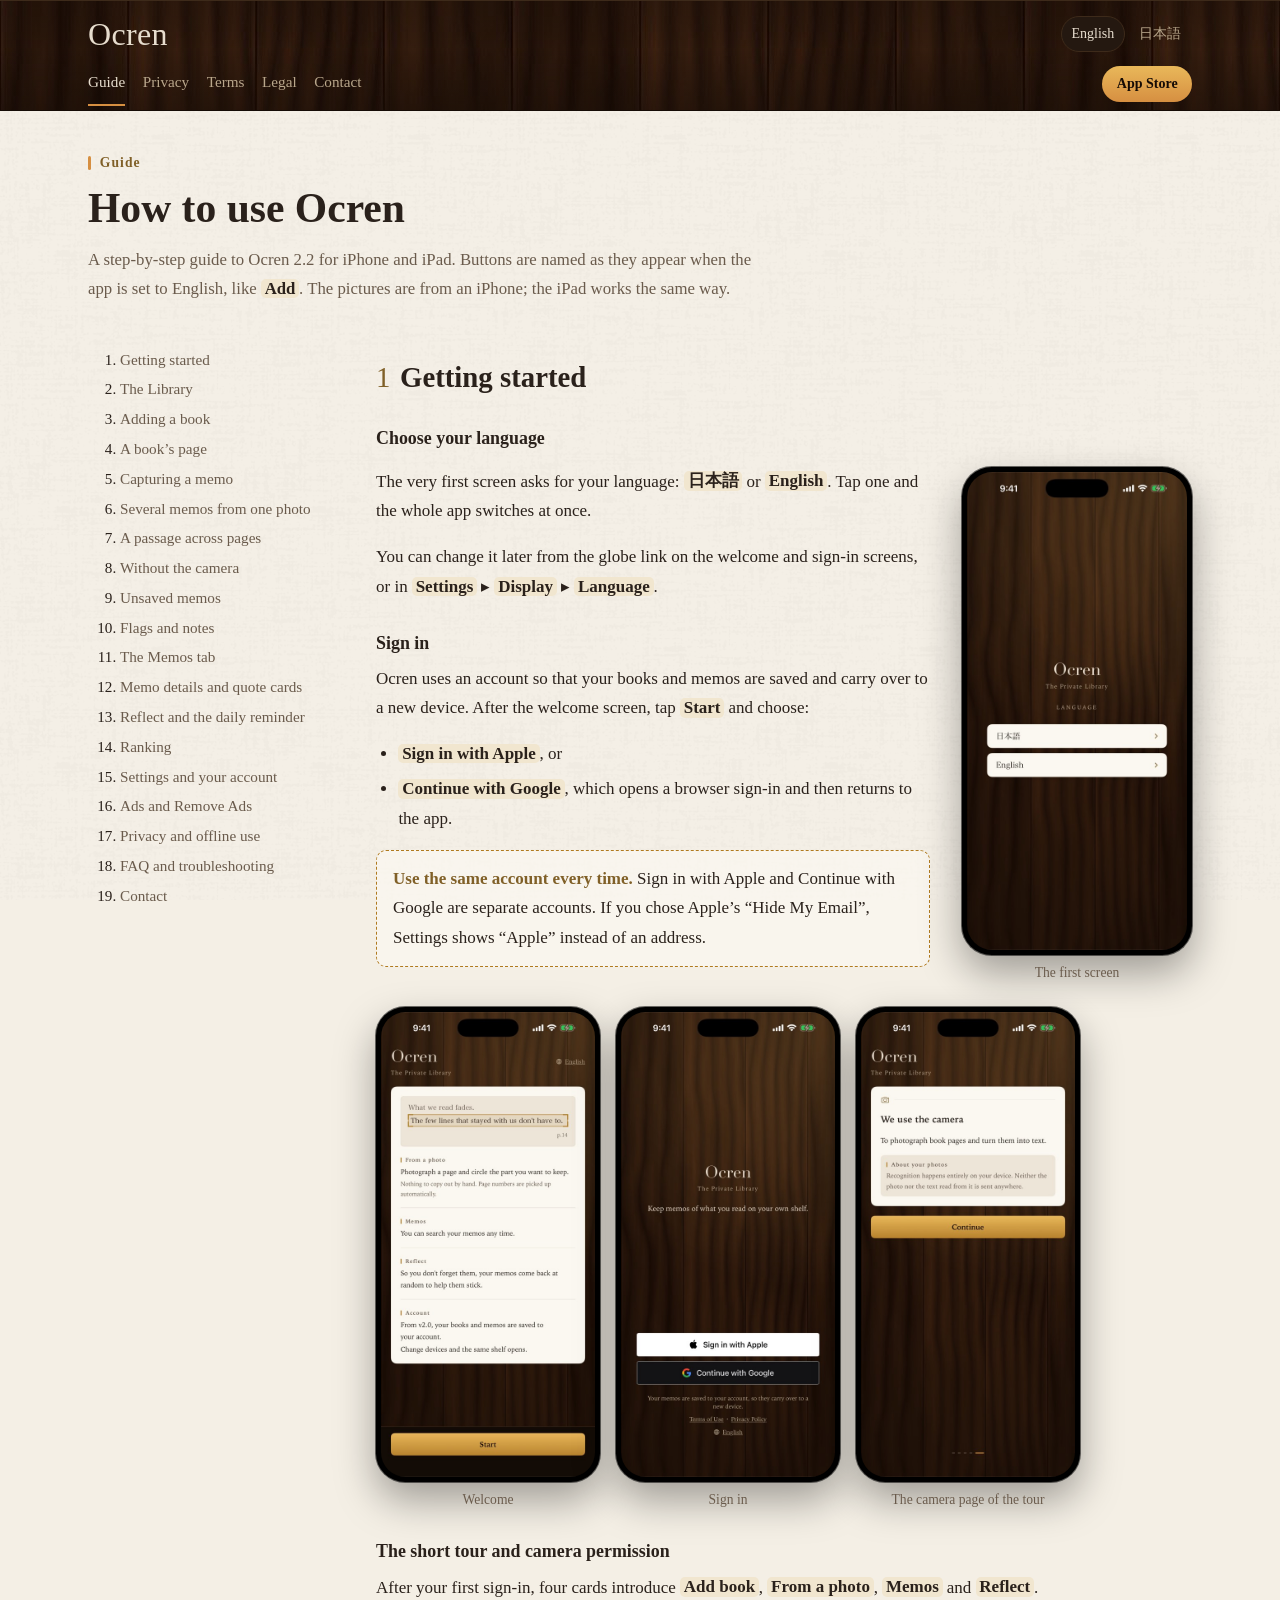
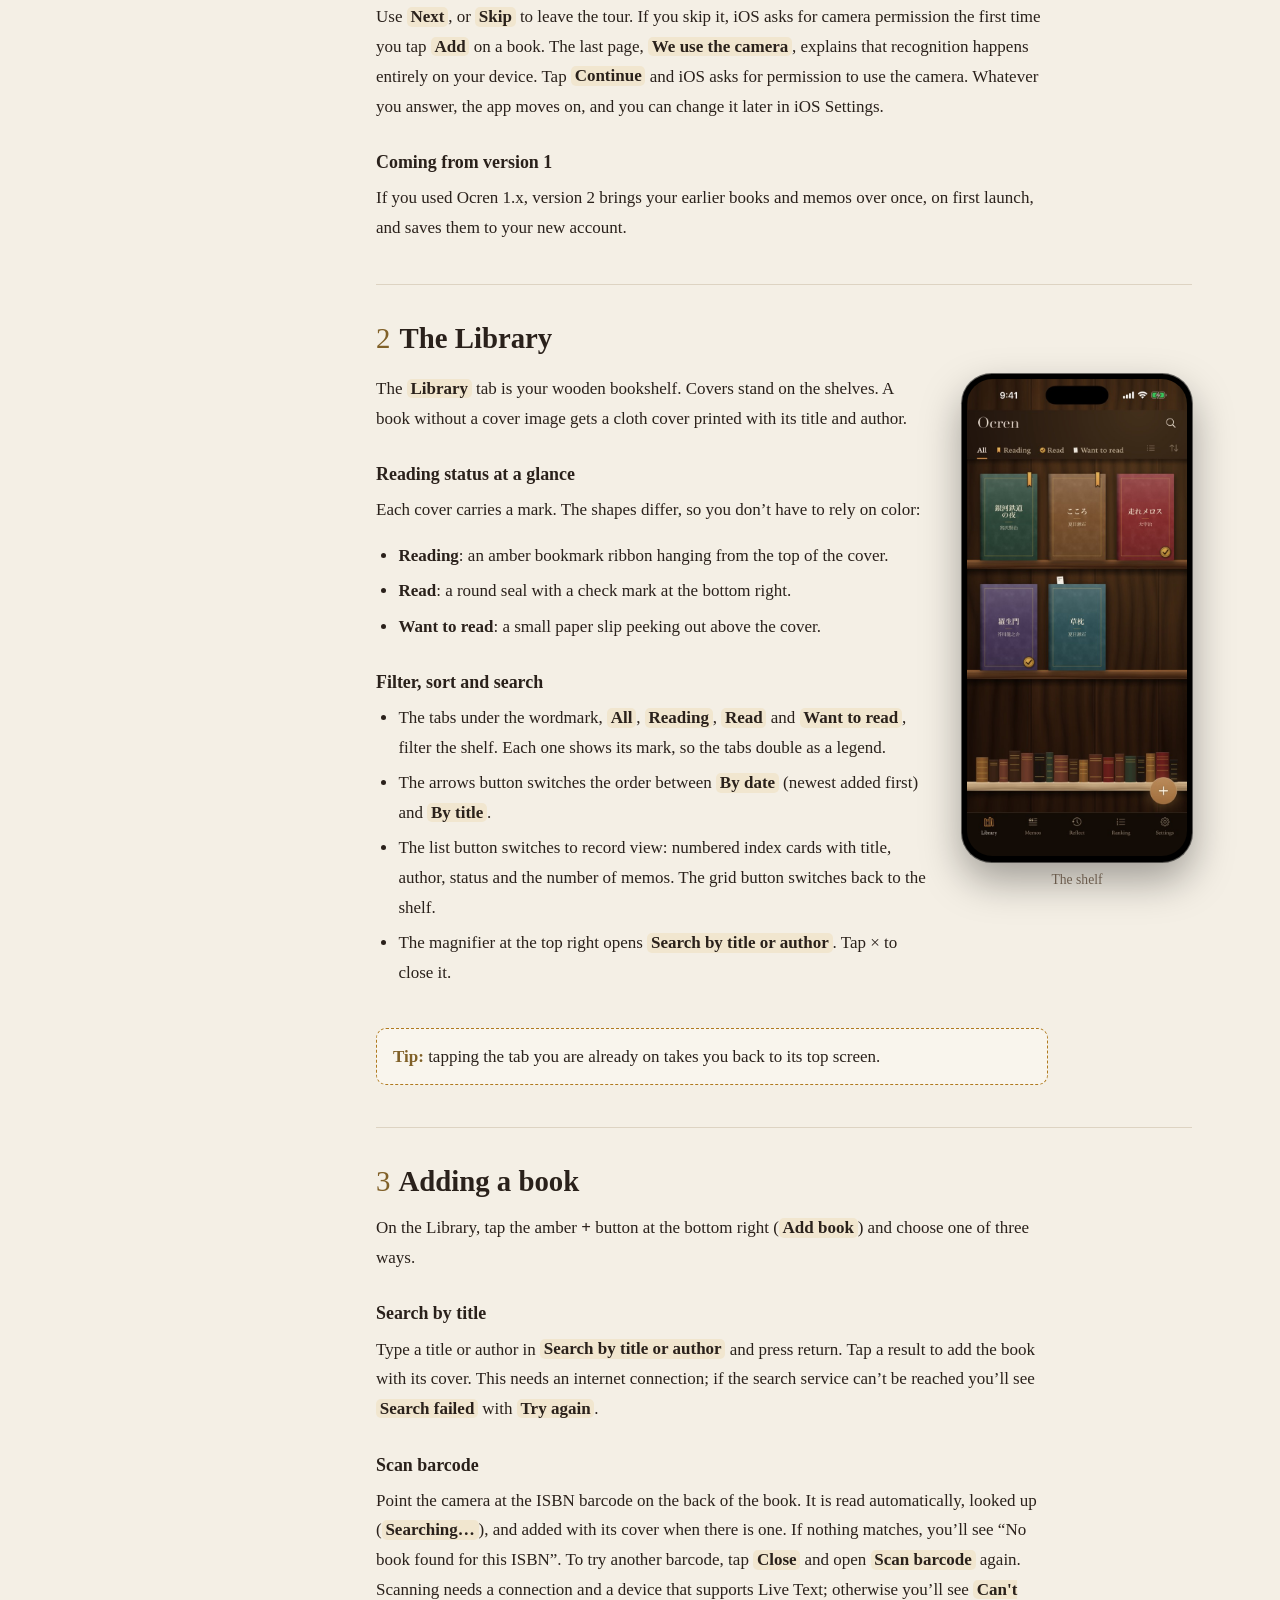
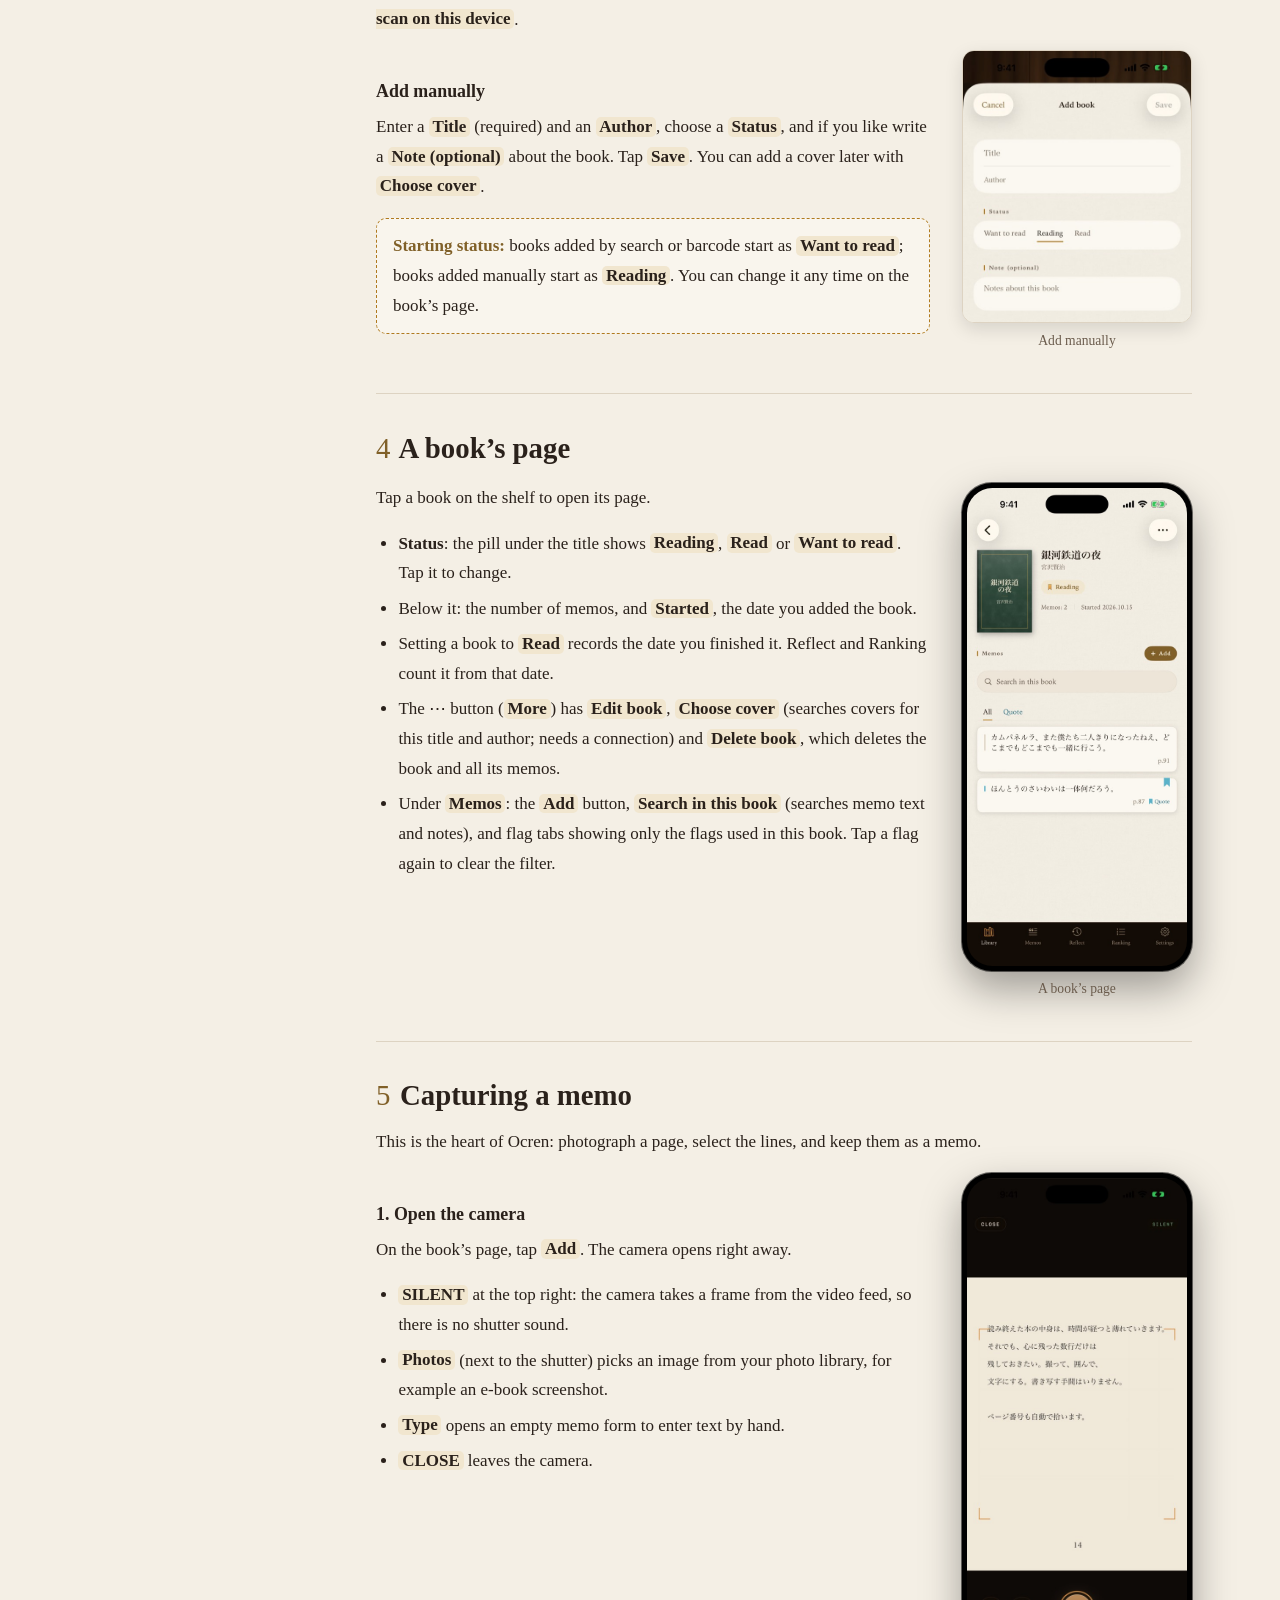
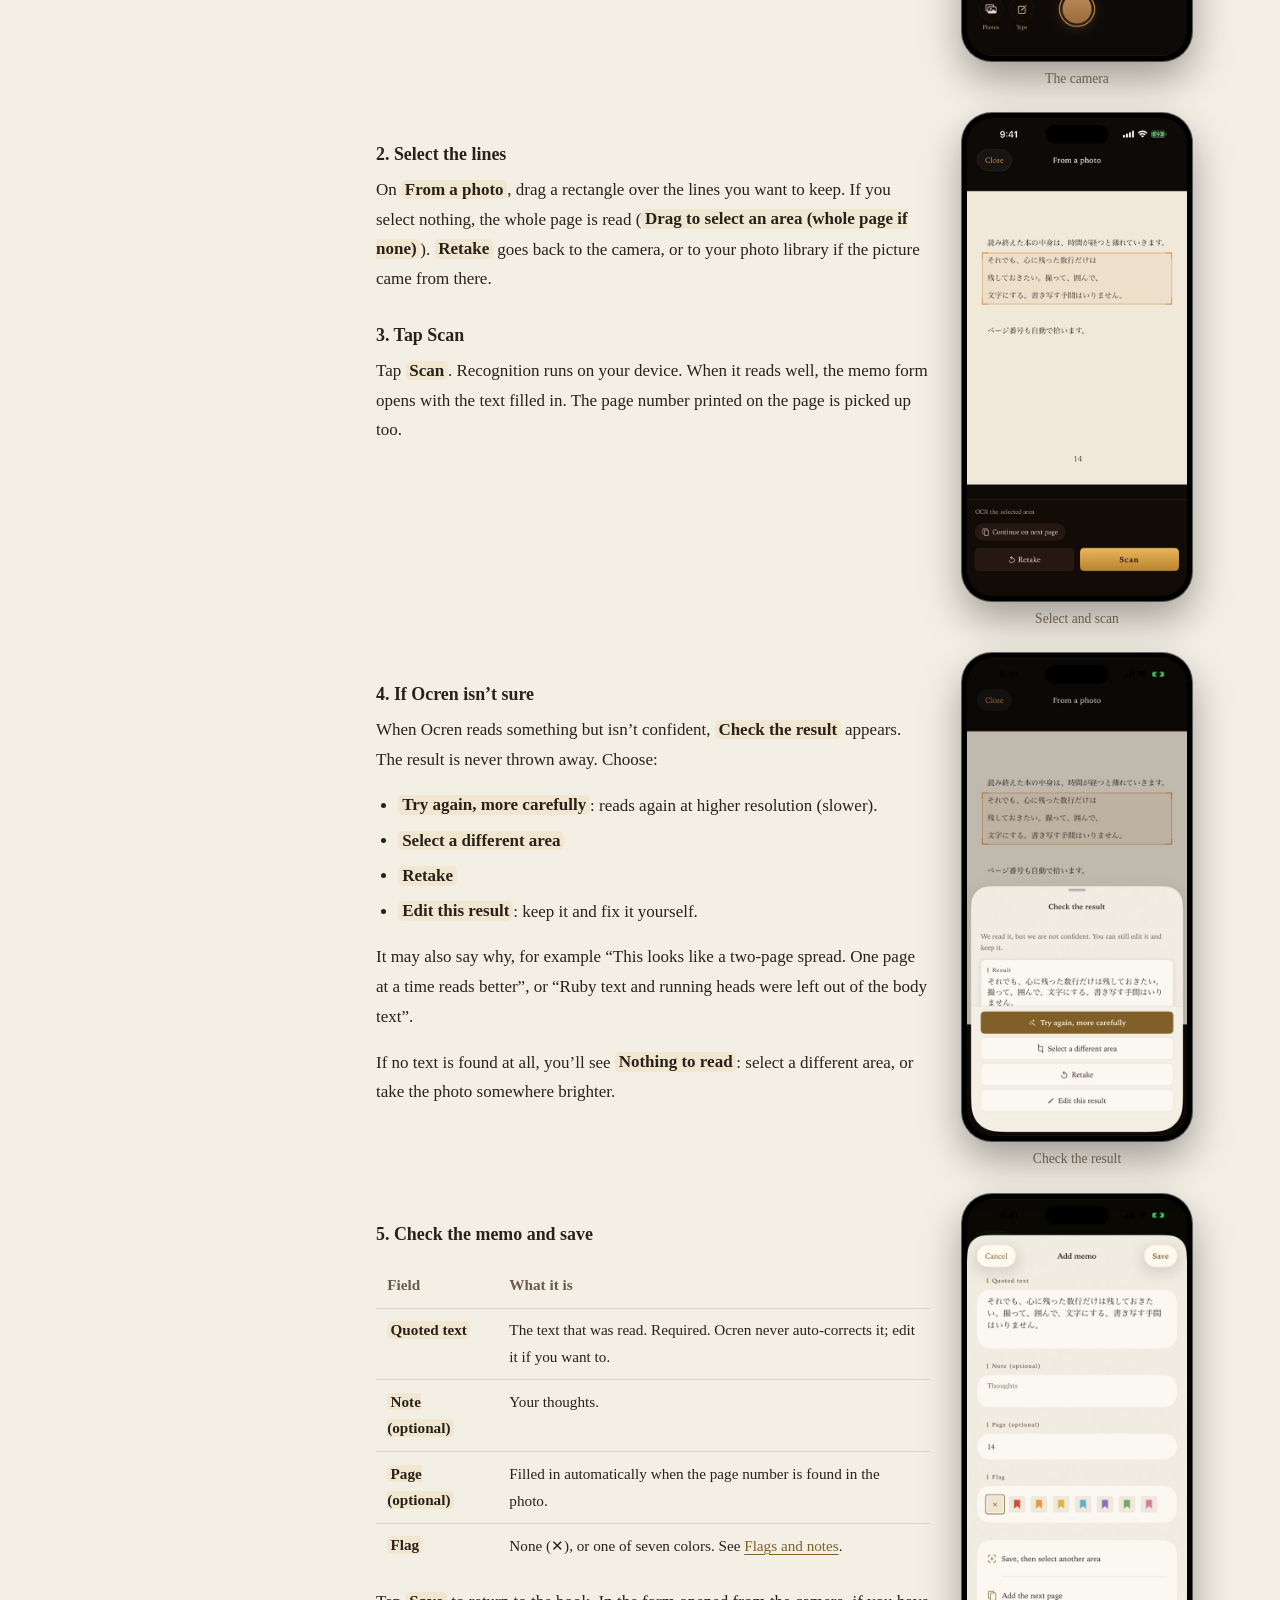
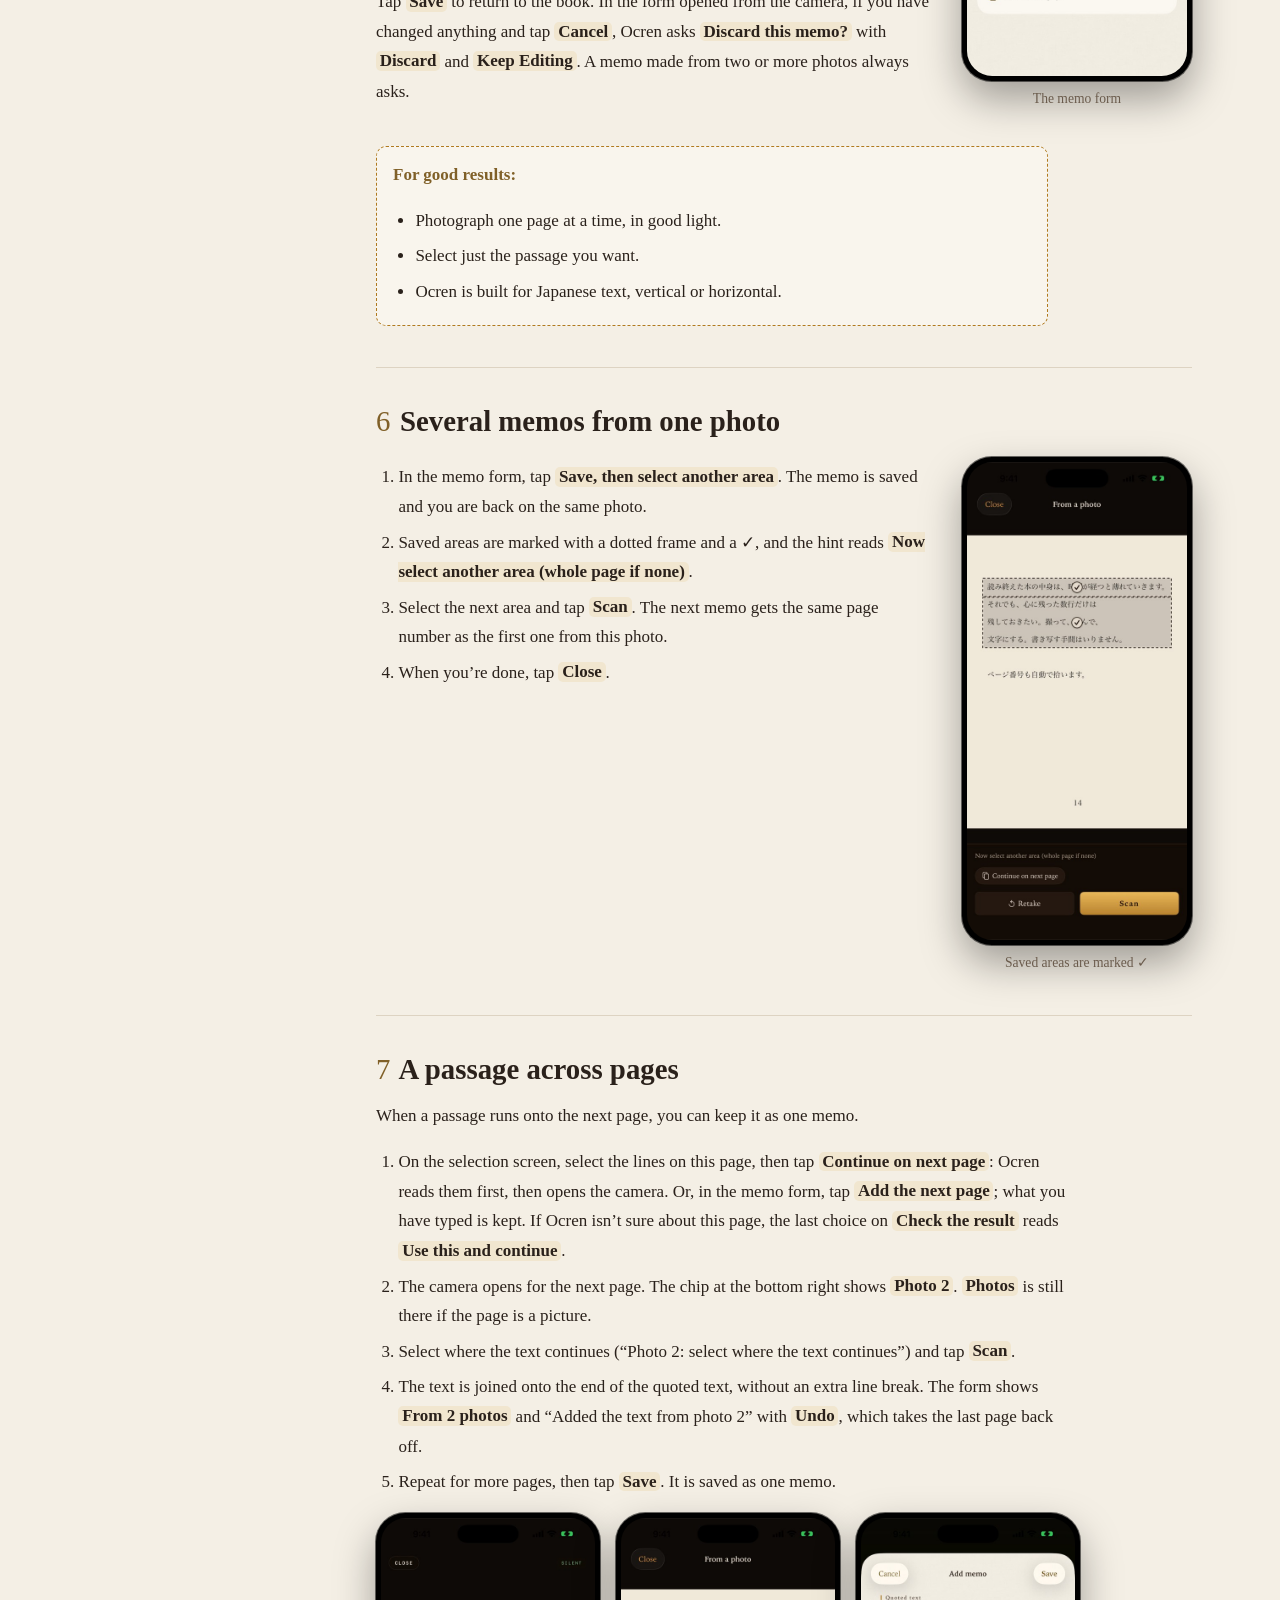
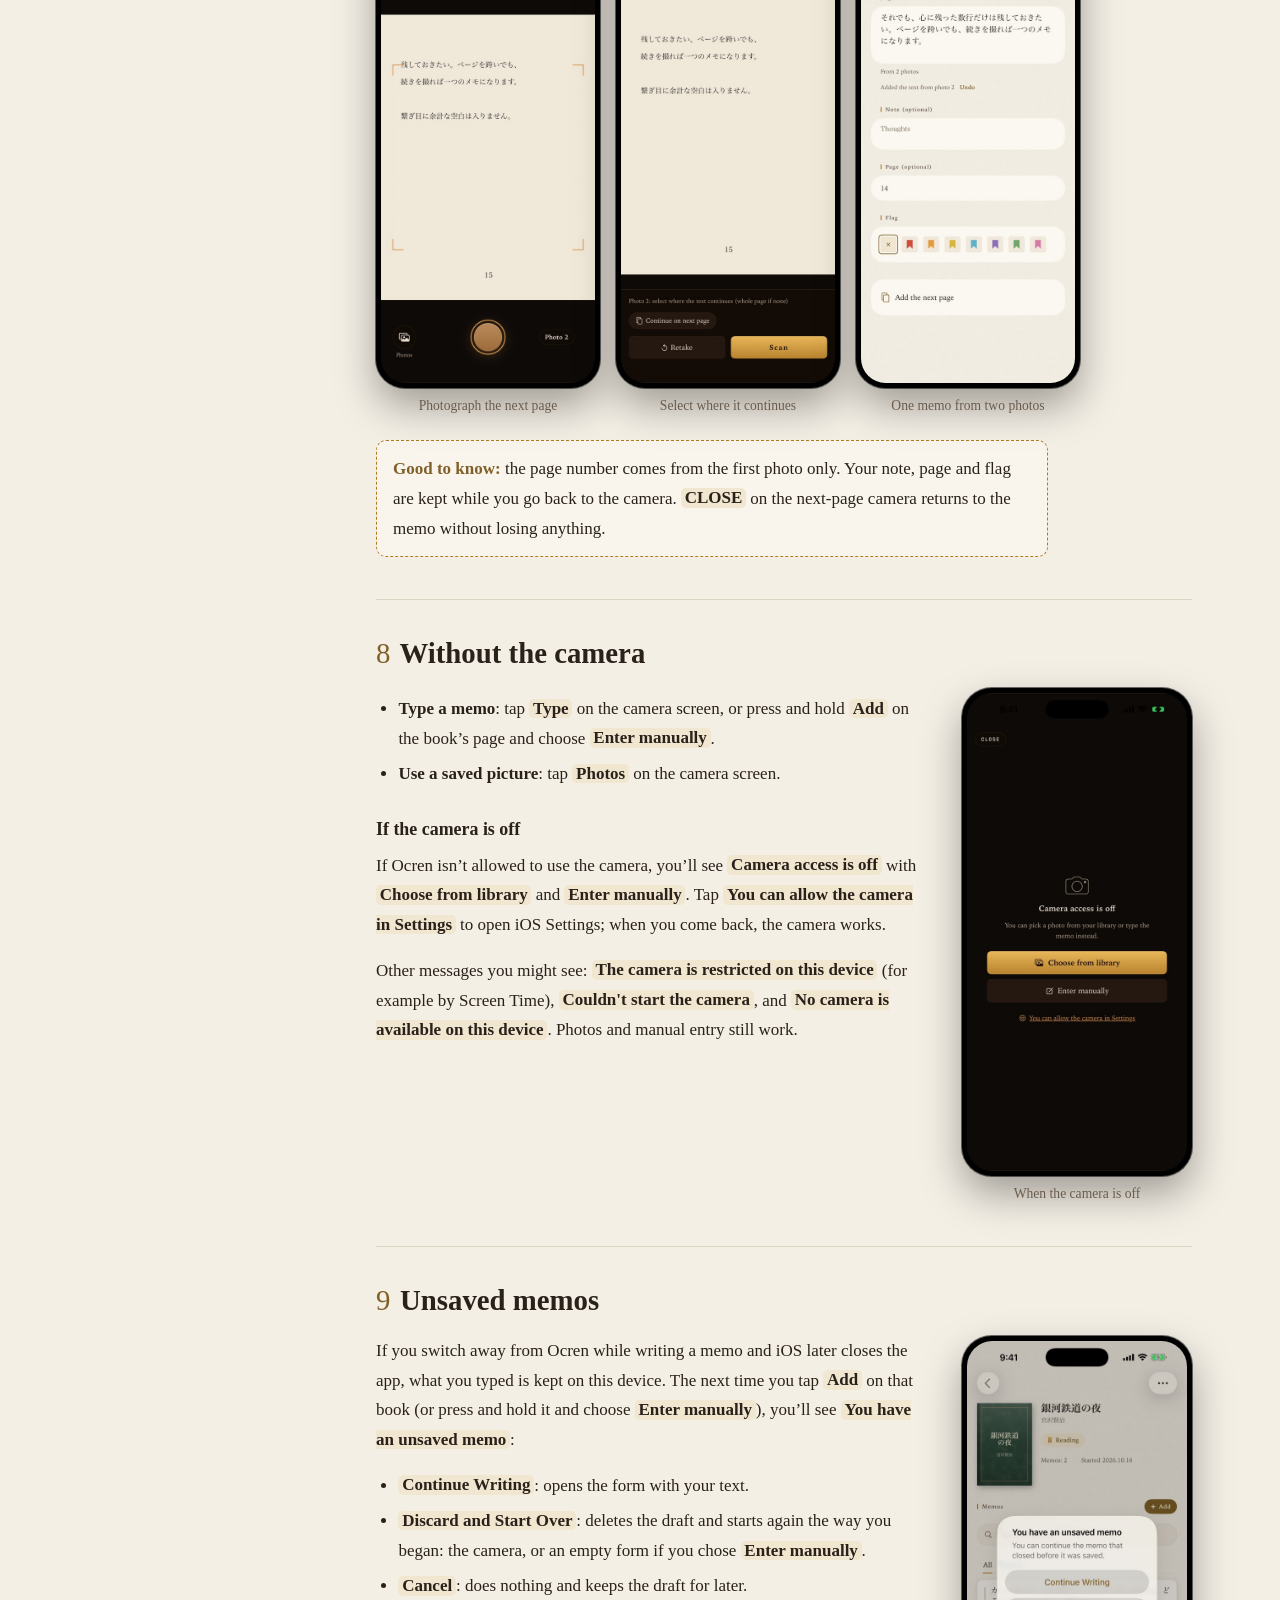
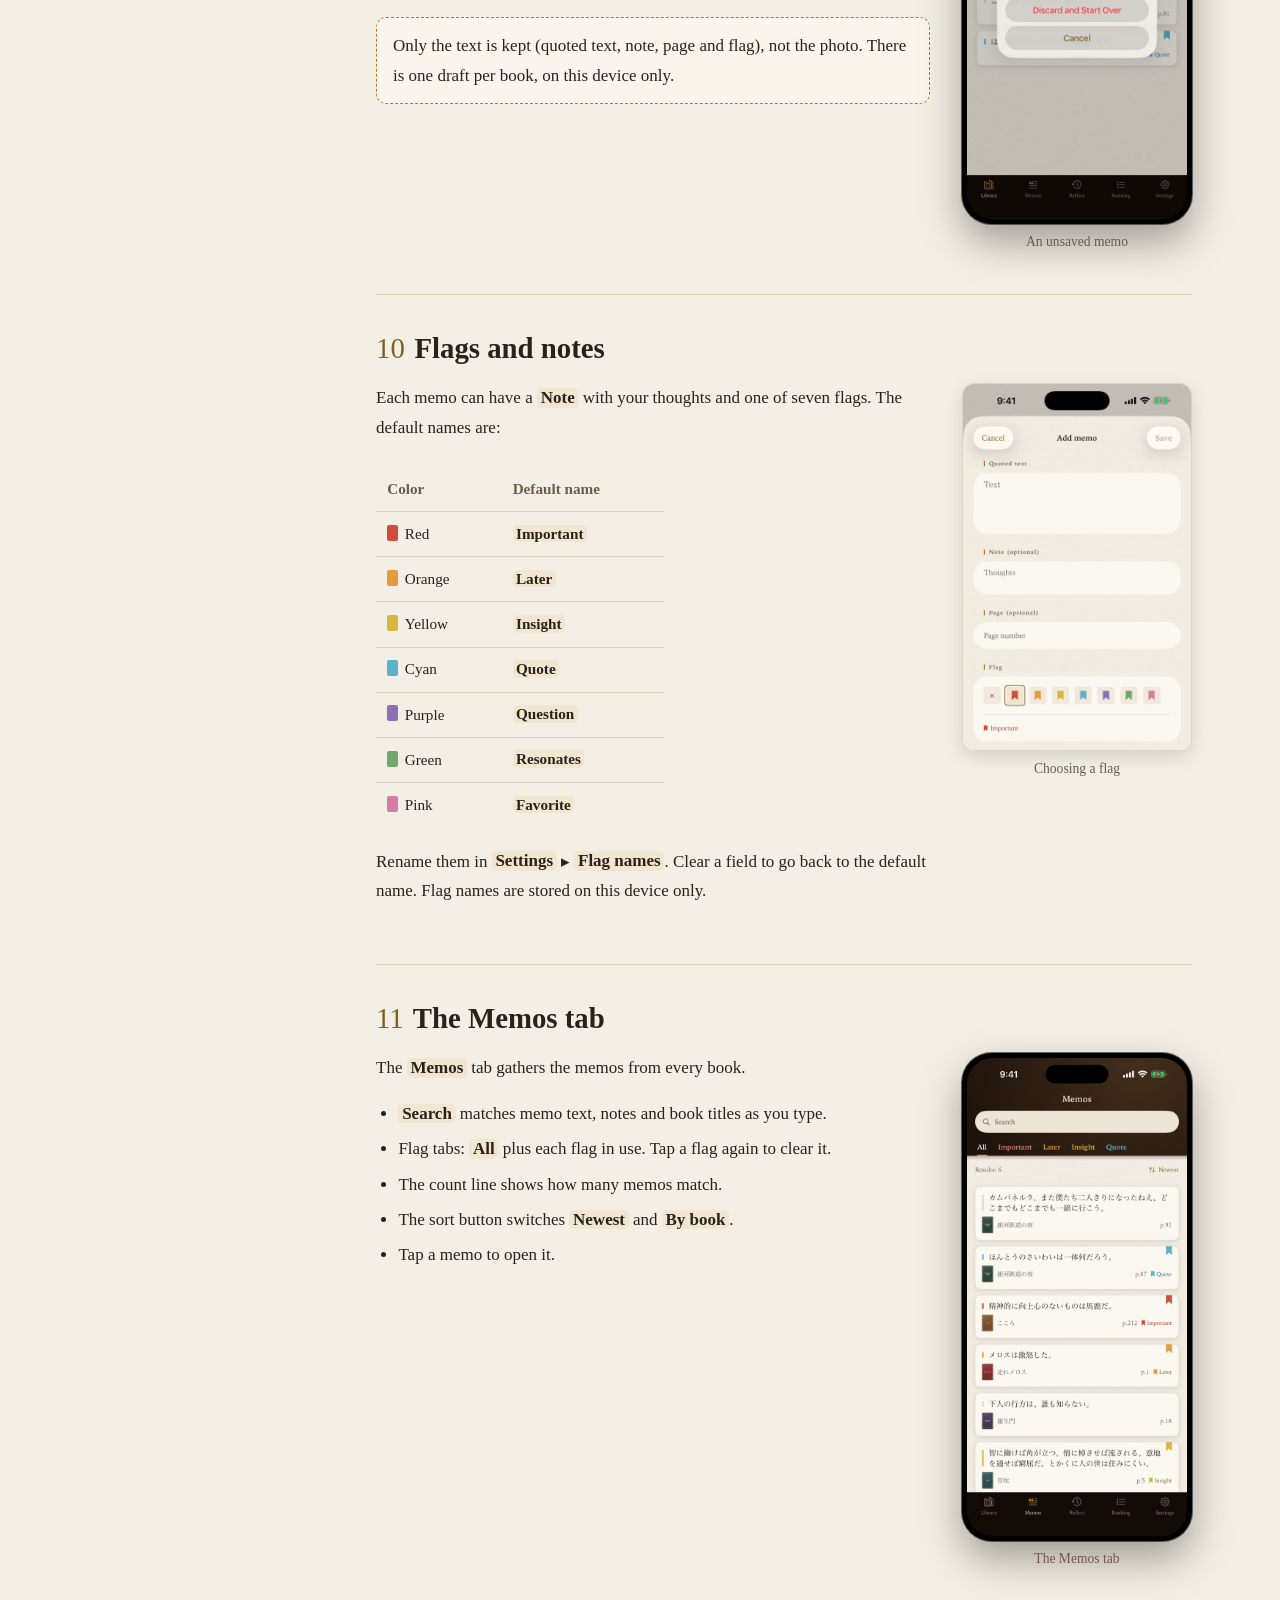
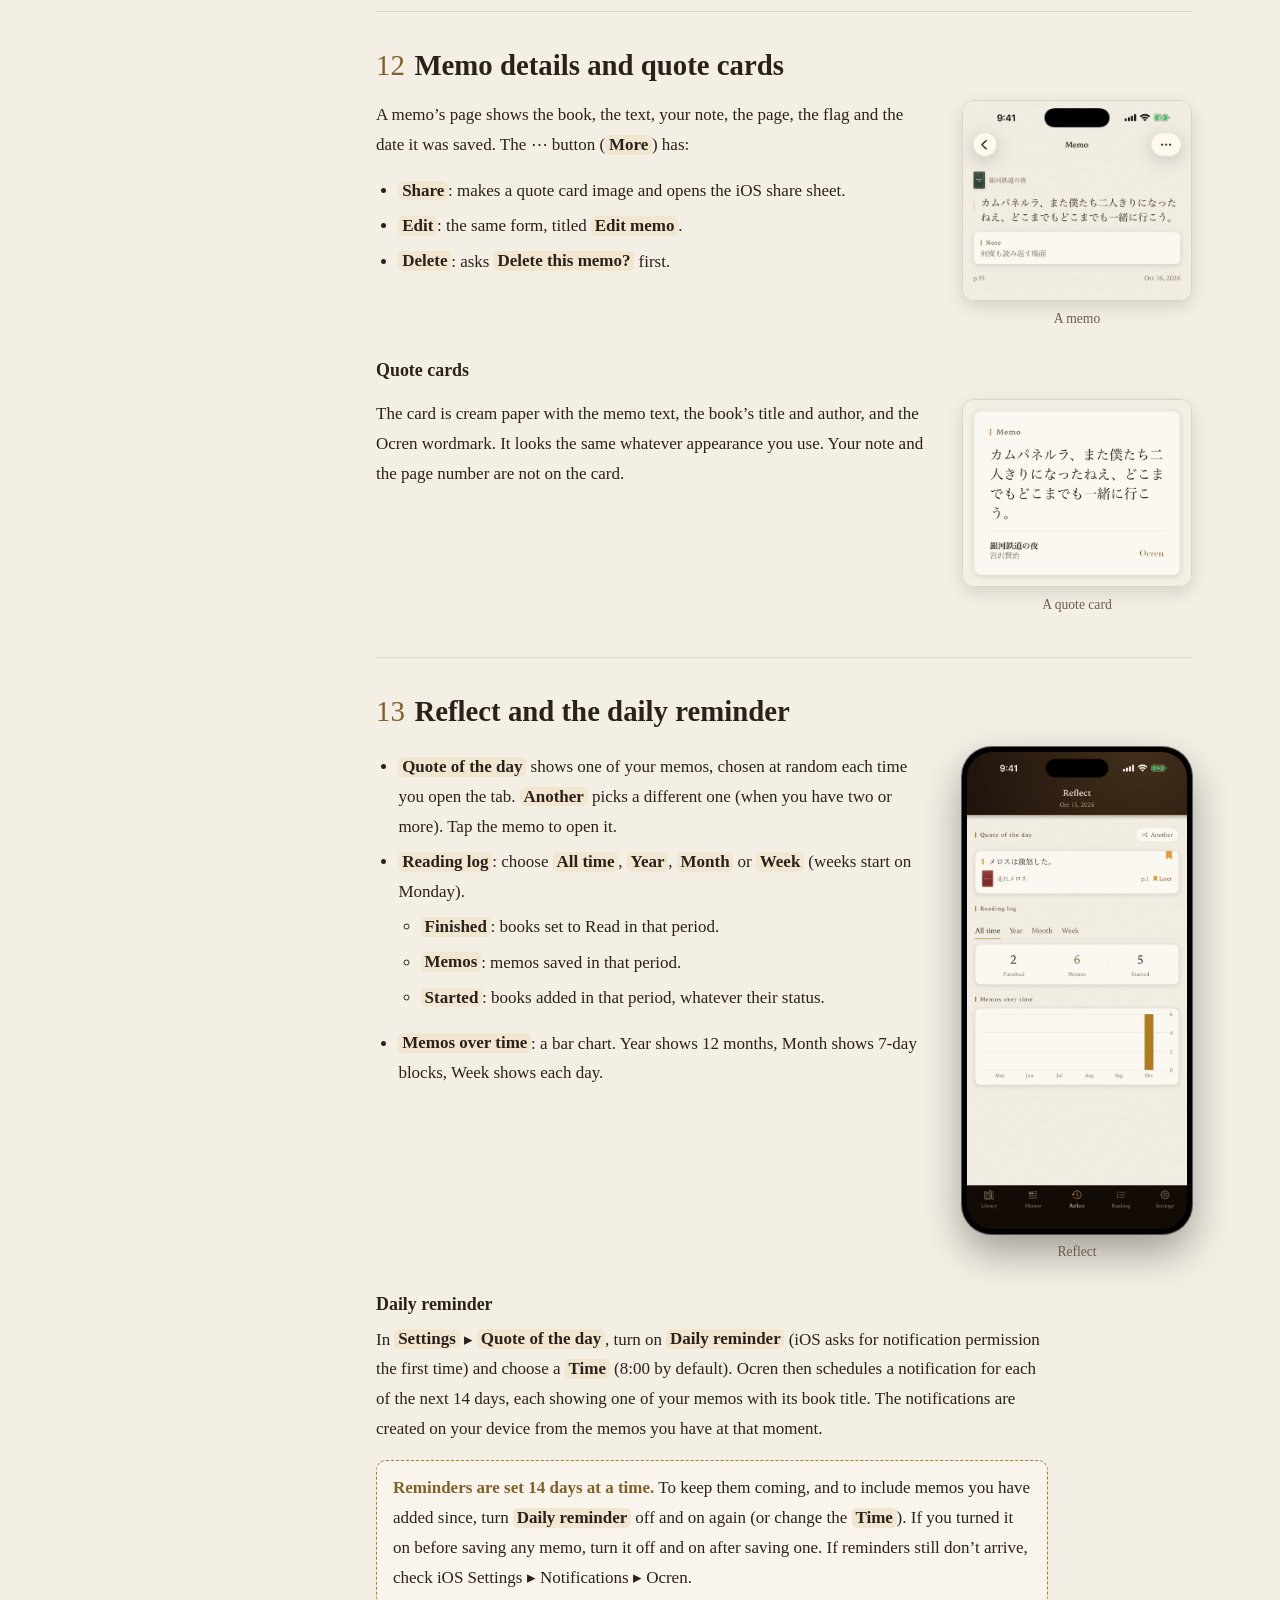
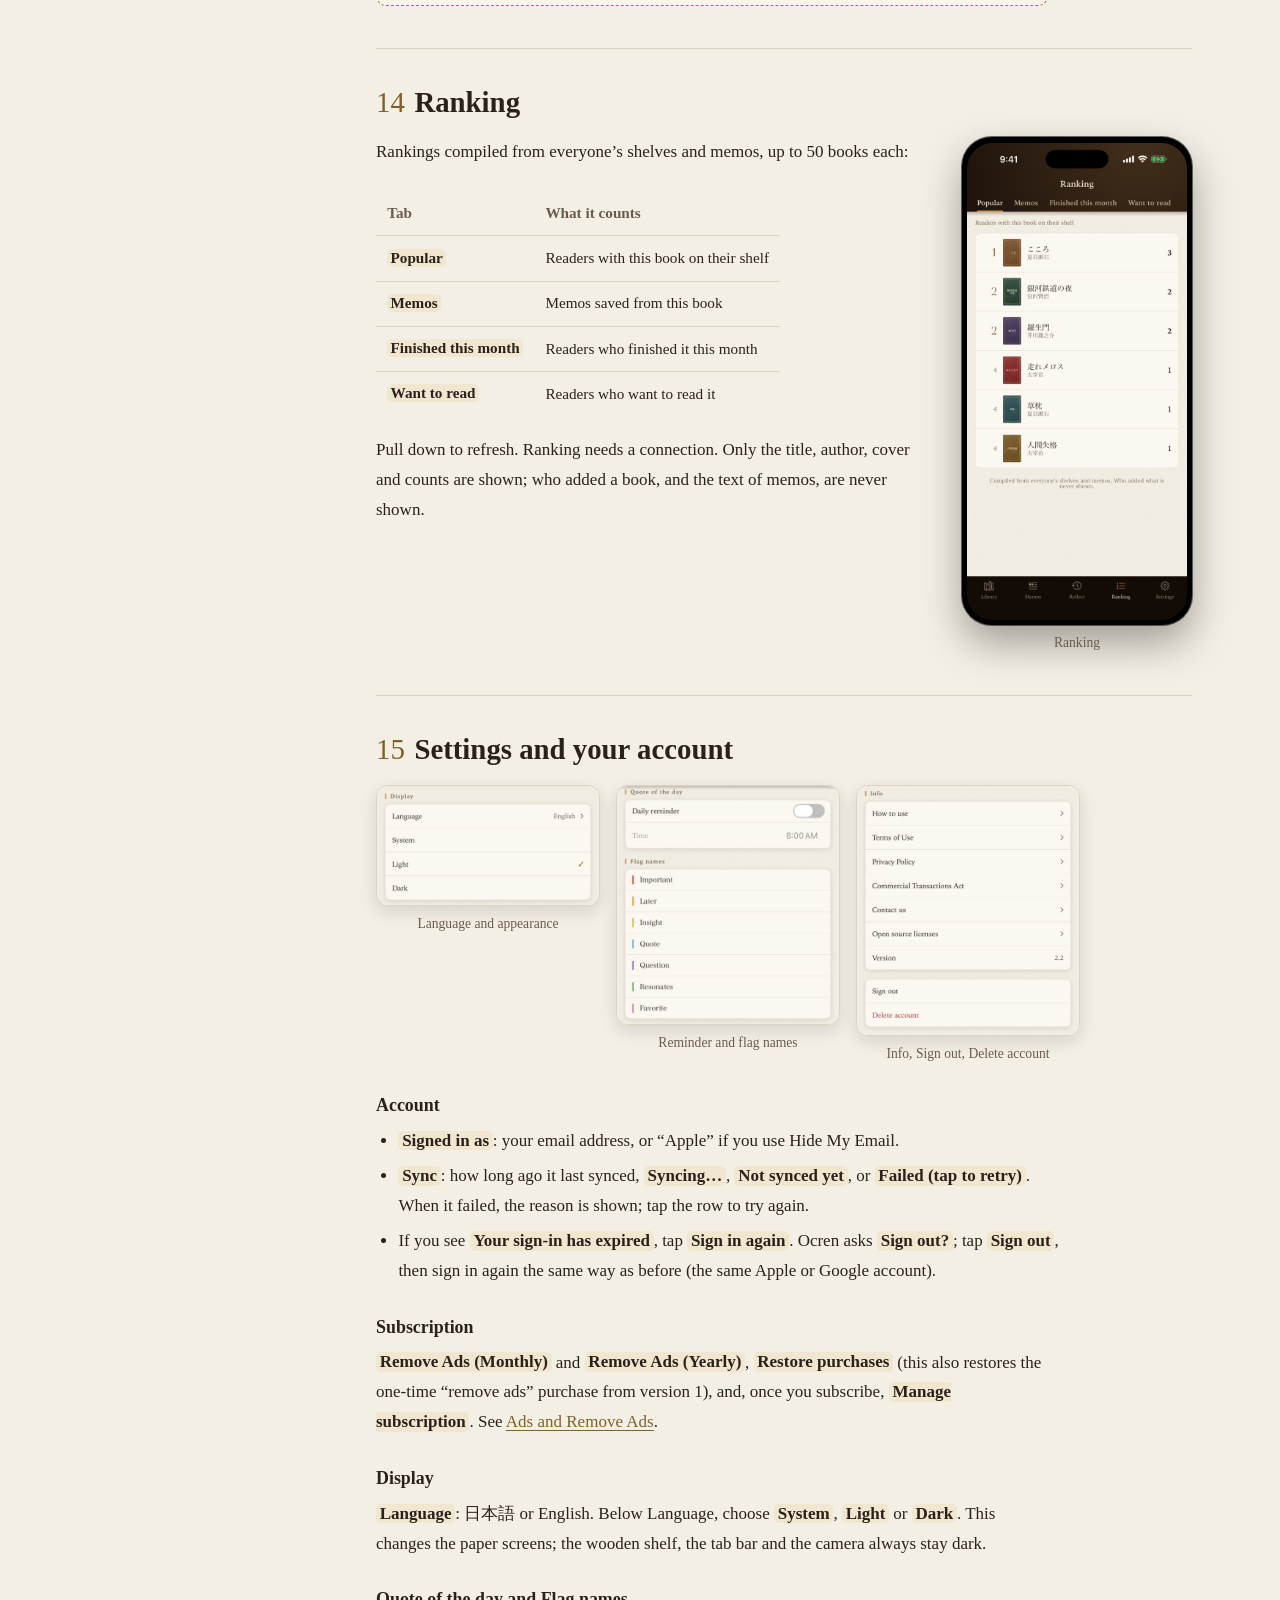
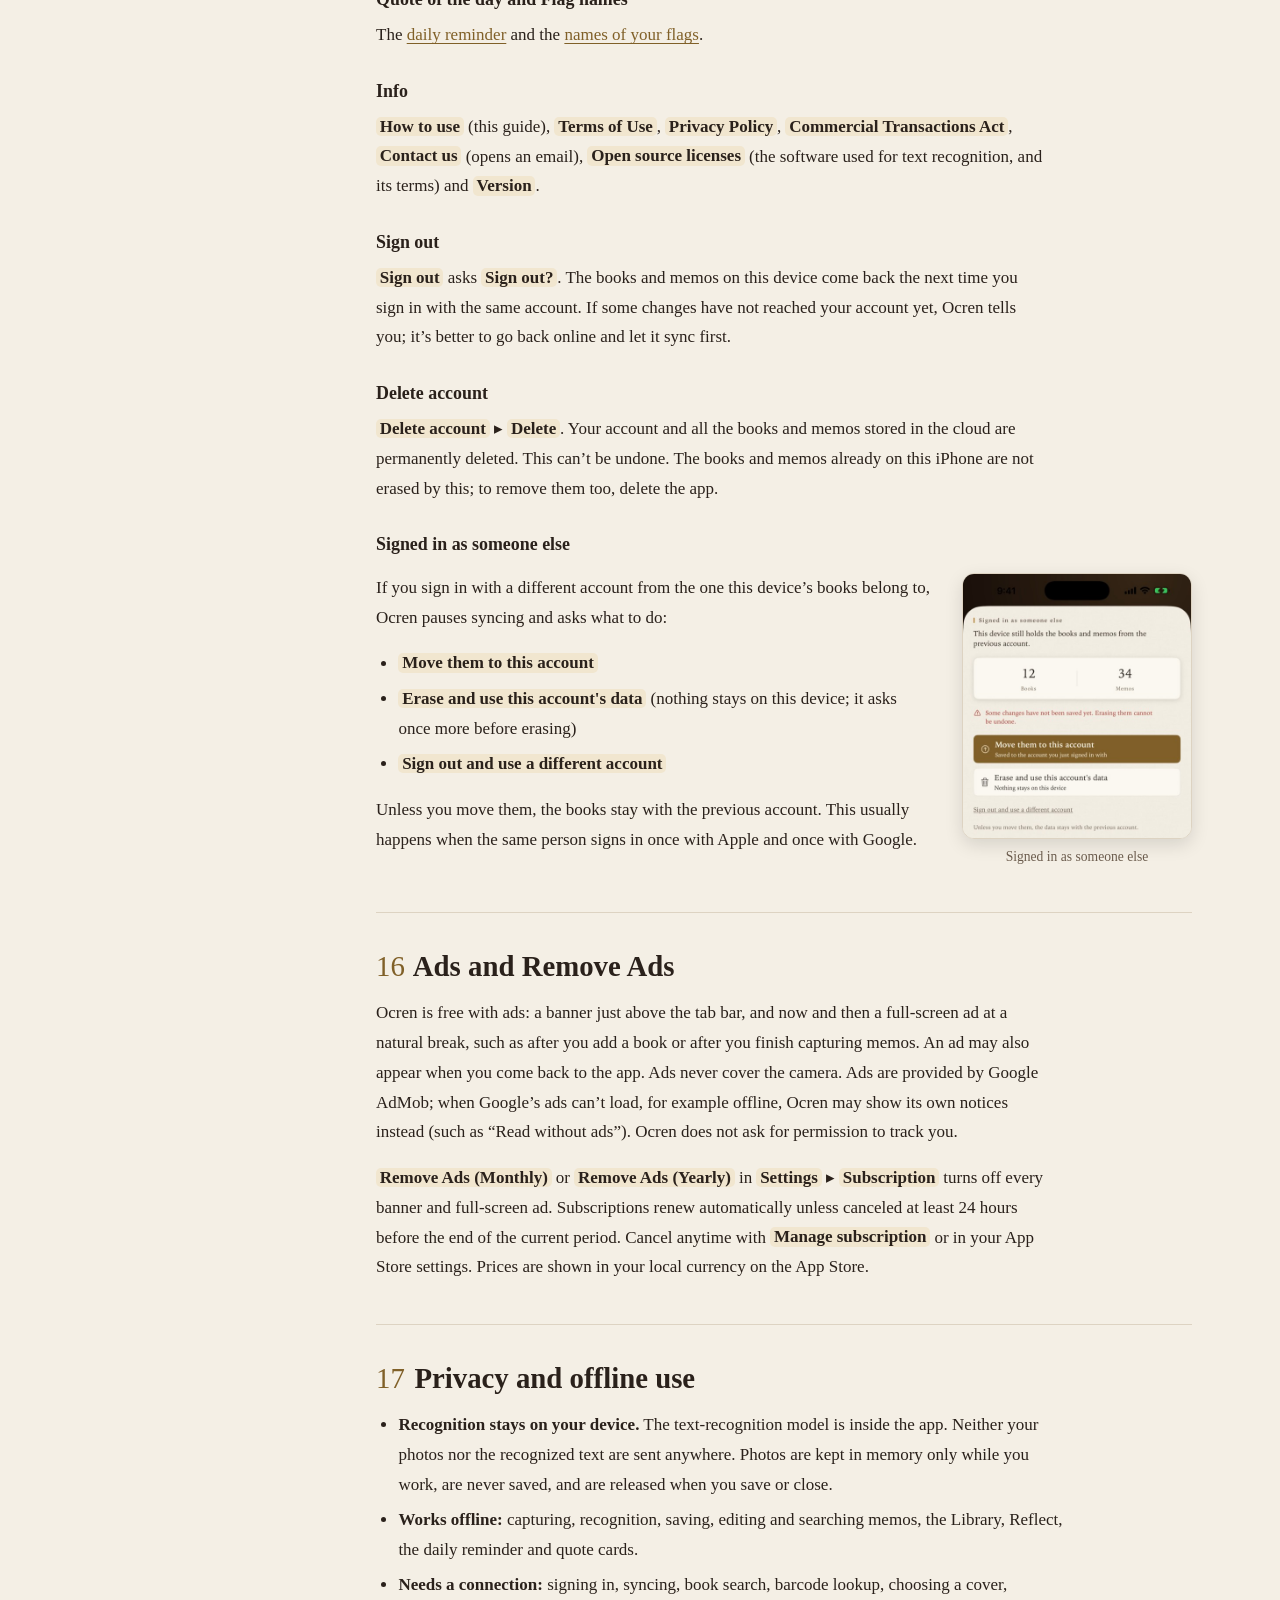
==== guide/index.html @ bb21ee8e "Ocren のサポートサイト（ocren.info）を公開" ====
<!doctype html>
<html lang="en">
<head>
<meta charset="utf-8">
<meta name="viewport" content="width=device-width, initial-scale=1">
<title>How to use Ocren — Guide</title>
<meta name="description" content="A step-by-step guide to Ocren: adding books, capturing memos from photos, memos across pages, flags and notes, Reflect, Ranking, settings, and troubleshooting.">
<link rel="canonical" href="https://ocren.info/guide/">
<link rel="alternate" hreflang="en" href="https://ocren.info/guide/">
<link rel="alternate" hreflang="ja" href="https://ocren.info/ja/guide/">
<link rel="alternate" hreflang="x-default" href="https://ocren.info/guide/">
<meta name="theme-color" content="#1F130C">
<meta property="og:type" content="website">
<meta property="og:site_name" content="Ocren">
<meta property="og:title" content="How to use Ocren — Guide">
<meta property="og:description" content="A step-by-step guide to Ocren: adding books, capturing memos from photos, memos across pages, flags and notes, Reflect, Ranking, settings, and troubleshooting.">
<meta property="og:url" content="https://ocren.info/guide/">
<meta property="og:image" content="https://ocren.info/assets/og-en.jpg">
<meta property="og:image:width" content="1200">
<meta property="og:image:height" content="630">
<meta property="og:image:alt" content="Ocren: a wooden bookshelf of books and a memo captured from a photographed page">
<meta property="og:locale" content="en_US">
<meta property="og:locale:alternate" content="ja_JP">
<meta name="twitter:card" content="summary_large_image">
<link rel="icon" href="../favicon.ico" sizes="32x32">
<link rel="icon" href="../assets/icon-192.png" type="image/png" sizes="192x192">
<link rel="apple-touch-icon" href="../apple-touch-icon.png">
<link rel="stylesheet" href="../assets/site.css">
</head>
<body>
<a class="skip" href="#main">Skip to content</a>
<header class="site-head wood">
  <div class="inner">
    <div class="head-row">
      <a class="wordmark" href="../">Ocren</a>
      <nav class="lang" aria-label="Language"><a class="en" href="./" hreflang="en" lang="en" aria-current="page">English</a><a class="ja" href="../ja/guide/" hreflang="ja" lang="ja">日本語</a></nav>
    </div>
    <nav class="primary-nav" aria-label="Main">
      <ul><li><a href="./" aria-current="page">Guide</a></li><li><a href="../privacy/">Privacy</a></li><li><a href="../terms/">Terms</a></li><li><a href="../legal/">Legal</a></li><li><a href="../#contact">Contact</a></li><li class="store-item"><a href="https://apps.apple.com/app/id6767999443">App Store</a></li></ul>
    </nav>
  </div>
</header>
<main id="main">
<div class="guide-head">
  <p class="heading-label">Guide</p>
  <h1>How to use Ocren</h1>
  <p class="intro">A step-by-step guide to Ocren 2.2 for iPhone and iPad. Buttons are named as they appear when the app is set to English, like <span class="ui nw">Add</span>. The pictures are from an iPhone; the iPad works the same way.</p>
</div>
<div class="guide-layout">
<nav class="toc" aria-label="Contents">
  <details open><summary>Contents</summary><ol><li><a href="#getting-started">Getting started</a></li><li><a href="#library">The Library</a></li><li><a href="#add-book">Adding a book</a></li><li><a href="#book">A book’s page</a></li><li><a href="#capture">Capturing a memo</a></li><li><a href="#same-photo">Several memos from one photo</a></li><li><a href="#next-page">A passage across pages</a></li><li><a href="#no-camera">Without the camera</a></li><li><a href="#drafts">Unsaved memos</a></li><li><a href="#flags">Flags and notes</a></li><li><a href="#memos">The Memos tab</a></li><li><a href="#share">Memo details and quote cards</a></li><li><a href="#reflect">Reflect and the daily reminder</a></li><li><a href="#ranking">Ranking</a></li><li><a href="#settings">Settings and your account</a></li><li><a href="#ads">Ads and Remove Ads</a></li><li><a href="#privacy-offline">Privacy and offline use</a></li><li><a href="#faq">FAQ and troubleshooting</a></li><li><a href="#contact">Contact</a></li></ol></details>
</nav>
<article class="guide">

<section id="getting-started" aria-labelledby="getting-started-h"><h2 id="getting-started-h"><span class="no">1</span> Getting started</h2>
  <h3>Choose your language</h3>
  <div class="step-row with-fig">
    <div>
      <p>The very first screen asks for your language: <span class="ui nw" lang="ja">日本語</span> or <span class="ui nw">English</span>. Tap one and the whole app switches at once.</p>
      <p>You can change it later from the globe link on the welcome and sign-in screens, or in <span class="ui nw">Settings</span> ▸ <span class="ui nw">Display</span> ▸ <span class="ui nw">Language</span>.</p>
      <h3>Sign in</h3>
      <p>Ocren uses an account so that your books and memos are saved and carry over to a new device. After the welcome screen, tap <span class="ui nw">Start</span> and choose:</p>
      <ul>
        <li><span class="ui">Sign in with Apple</span>, or</li>
        <li><span class="ui">Continue with Google</span>, which opens a browser sign-in and then returns to the app.</li>
      </ul>
      <div class="tip"><p><strong>Use the same account every time.</strong> Sign in with Apple and Continue with Google are separate accounts. If you chose Apple’s “Hide My Email”, Settings shows “Apple” instead of an address.</p></div>
    </div>
    <figure><div class="phone"><img src="../img/en/language.jpg" width="520" height="1130" alt="The language screen with two choices: 日本語 and English" loading="lazy" decoding="async"></div><figcaption>The first screen</figcaption></figure>
  </div>
  <div class="figs three">
    <figure><div class="phone"><img src="../img/en/welcome.jpg" width="520" height="1130" alt="The welcome screen: a sample page with one line framed, and short notes on From a photo, Memos, Reflect and Account, with Start" loading="lazy" decoding="async"></div><figcaption>Welcome</figcaption></figure>
    <figure><div class="phone"><img src="../img/en/signin.jpg" width="520" height="1130" alt="The sign-in screen: Sign in with Apple and Continue with Google" loading="lazy" decoding="async"></div><figcaption>Sign in</figcaption></figure>
    <figure><div class="phone"><img src="../img/en/tour.jpg" width="520" height="1130" alt="The last page of the tour, We use the camera, with a note that photos and text are not sent anywhere" loading="lazy" decoding="async"></div><figcaption>The camera page of the tour</figcaption></figure>
  </div>
  <h3>The short tour and camera permission</h3>
  <p>After your first sign-in, four cards introduce <span class="ui nw">Add book</span>, <span class="ui nw">From a photo</span>, <span class="ui nw">Memos</span> and <span class="ui nw">Reflect</span>. Use <span class="ui nw">Next</span>, or <span class="ui nw">Skip</span> to leave the tour. If you skip it, iOS asks for camera permission the first time you tap <span class="ui nw">Add</span> on a book. The last page, <span class="ui">We use the camera</span>, explains that recognition happens entirely on your device. Tap <span class="ui nw">Continue</span> and iOS asks for permission to use the camera. Whatever you answer, the app moves on, and you can change it later in iOS Settings.</p>
  <h3>Coming from version 1</h3>
  <p>If you used Ocren 1.x, version 2 brings your earlier books and memos over once, on first launch, and saves them to your new account.</p>
</section>

<section id="library" aria-labelledby="library-h"><h2 id="library-h"><span class="no">2</span> The Library</h2>
  <div class="step-row with-fig">
    <div>
      <p>The <span class="ui nw">Library</span> tab is your wooden bookshelf. Covers stand on the shelves. A book without a cover image gets a cloth cover printed with its title and author.</p>
      <h3>Reading status at a glance</h3>
      <p>Each cover carries a mark. The shapes differ, so you don’t have to rely on color:</p>
      <ul>
        <li><strong>Reading</strong>: an amber bookmark ribbon hanging from the top of the cover.</li>
        <li><strong>Read</strong>: a round seal with a check mark at the bottom right.</li>
        <li><strong>Want to read</strong>: a small paper slip peeking out above the cover.</li>
      </ul>
      <h3>Filter, sort and search</h3>
      <ul>
        <li>The tabs under the wordmark, <span class="ui nw">All</span>, <span class="ui nw">Reading</span>, <span class="ui nw">Read</span> and <span class="ui nw">Want to read</span>, filter the shelf. Each one shows its mark, so the tabs double as a legend.</li>
        <li>The arrows button switches the order between <span class="ui nw">By date</span> (newest added first) and <span class="ui nw">By title</span>.</li>
        <li>The list button switches to record view: numbered index cards with title, author, status and the number of memos. The grid button switches back to the shelf.</li>
        <li>The magnifier at the top right opens <span class="ui">Search by title or author</span>. Tap × to close it.</li>
      </ul>
    </div>
    <figure><div class="phone"><img src="../img/en/library.jpg" width="600" height="1303" alt="The Library: covers on a wooden shelf with status marks, filter tabs, and the + button" loading="lazy" decoding="async"></div><figcaption>The shelf</figcaption></figure>
  </div>
  <div class="tip"><p><strong>Tip:</strong> tapping the tab you are already on takes you back to its top screen.</p></div>
</section>

<section id="add-book" aria-labelledby="add-book-h"><h2 id="add-book-h"><span class="no">3</span> Adding a book</h2>
  <p>On the Library, tap the amber <strong>+</strong> button at the bottom right (<span class="ui nw">Add book</span>) and choose one of three ways.</p>
  <h3>Search by title</h3>
  <p>Type a title or author in <span class="ui">Search by title or author</span> and press return. Tap a result to add the book with its cover. This needs an internet connection; if the search service can’t be reached you’ll see <span class="ui">Search failed</span> with <span class="ui nw">Try again</span>.</p>
  <h3>Scan barcode</h3>
  <p>Point the camera at the ISBN barcode on the back of the book. It is read automatically, looked up (<span class="ui nw">Searching…</span>), and added with its cover when there is one. If nothing matches, you’ll see “No book found for this ISBN”. To try another barcode, tap <span class="ui nw">Close</span> and open <span class="ui nw">Scan barcode</span> again. Scanning needs a connection and a device that supports Live Text; otherwise you’ll see <span class="ui">Can't scan on this device</span>.</p>
  <div class="step-row with-fig">
    <div>
      <h3>Add manually</h3>
      <p>Enter a <span class="ui nw">Title</span> (required) and an <span class="ui nw">Author</span>, choose a <span class="ui nw">Status</span>, and if you like write a <span class="ui">Note (optional)</span> about the book. Tap <span class="ui nw">Save</span>. You can add a cover later with <span class="ui nw">Choose cover</span>.</p>
      <div class="tip"><p><strong>Starting status:</strong> books added by search or barcode start as <span class="ui nw">Want to read</span>; books added manually start as <span class="ui nw">Reading</span>. You can change it any time on the book’s page.</p></div>
    </div>
    <figure><div class="shot"><img src="../img/en/addbook.jpg" width="520" height="618" alt="The Add book form: Title, Author, Status with Want to read, Reading and Read, and Note" loading="lazy" decoding="async"></div><figcaption>Add manually</figcaption></figure>
  </div>
</section>

<section id="book" aria-labelledby="book-h"><h2 id="book-h"><span class="no">4</span> A book’s page</h2>
  <div class="step-row with-fig">
    <div>
      <p>Tap a book on the shelf to open its page.</p>
      <ul>
        <li><strong>Status</strong>: the pill under the title shows <span class="ui nw">Reading</span>, <span class="ui nw">Read</span> or <span class="ui nw">Want to read</span>. Tap it to change.</li>
        <li>Below it: the number of memos, and <span class="ui nw">Started</span>, the date you added the book.</li>
        <li>Setting a book to <span class="ui nw">Read</span> records the date you finished it. Reflect and Ranking count it from that date.</li>
        <li>The ⋯ button (<span class="ui nw">More</span>) has <span class="ui nw">Edit book</span>, <span class="ui nw">Choose cover</span> (searches covers for this title and author; needs a connection) and <span class="ui nw">Delete book</span>, which deletes the book and all its memos.</li>
        <li>Under <span class="ui nw">Memos</span>: the <span class="ui nw">Add</span> button, <span class="ui">Search in this book</span> (searches memo text and notes), and flag tabs showing only the flags used in this book. Tap a flag again to clear the filter.</li>
      </ul>
    </div>
    <figure><div class="phone"><img src="../img/en/book.jpg" width="600" height="1303" alt="A book’s page: cover, Reading status, Memos count, Started date, the Add button, a search field and two memos" loading="lazy" decoding="async"></div><figcaption>A book’s page</figcaption></figure>
  </div>
</section>

<section id="capture" aria-labelledby="capture-h"><h2 id="capture-h"><span class="no">5</span> Capturing a memo</h2>
  <p>This is the heart of Ocren: photograph a page, select the lines, and keep them as a memo.</p>
  <div class="step-row with-fig">
    <div>
      <h3>1. Open the camera</h3>
      <p>On the book’s page, tap <span class="ui nw">Add</span>. The camera opens right away.</p>
      <ul>
        <li><span class="ui nw">SILENT</span> at the top right: the camera takes a frame from the video feed, so there is no shutter sound.</li>
        <li><span class="ui nw">Photos</span> (next to the shutter) picks an image from your photo library, for example an e-book screenshot.</li>
        <li><span class="ui nw">Type</span> opens an empty memo form to enter text by hand.</li>
        <li><span class="ui nw">CLOSE</span> leaves the camera.</li>
      </ul>
    </div>
    <figure><div class="phone"><img src="../img/en/camera.jpg" width="520" height="1130" alt="The camera: a page in the viewfinder, CLOSE and SILENT at the top, Photos and Type next to the shutter" loading="lazy" decoding="async"></div><figcaption>The camera</figcaption></figure>
  </div>
  <div class="step-row with-fig">
    <div>
      <h3>2. Select the lines</h3>
      <p>On <span class="ui nw">From a photo</span>, drag a rectangle over the lines you want to keep. If you select nothing, the whole page is read (<span class="ui">Drag to select an area (whole page if none)</span>). <span class="ui nw">Retake</span> goes back to the camera, or to your photo library if the picture came from there.</p>
      <h3>3. Tap Scan</h3>
      <p>Tap <span class="ui nw">Scan</span>. Recognition runs on your device. When it reads well, the memo form opens with the text filled in. The page number printed on the page is picked up too.</p>
    </div>
    <figure><div class="phone"><img src="../img/en/capture.jpg" width="600" height="1303" alt="The selection screen with three lines framed, and Continue on next page, Retake and Scan" loading="lazy" decoding="async"></div><figcaption>Select and scan</figcaption></figure>
  </div>
  <div class="step-row with-fig">
    <div>
      <h3>4. If Ocren isn’t sure</h3>
      <p>When Ocren reads something but isn’t confident, <span class="ui">Check the result</span> appears. The result is never thrown away. Choose:</p>
      <ul>
        <li><span class="ui">Try again, more carefully</span>: reads again at higher resolution (slower).</li>
        <li><span class="ui">Select a different area</span></li>
        <li><span class="ui nw">Retake</span></li>
        <li><span class="ui">Edit this result</span>: keep it and fix it yourself.</li>
      </ul>
      <p>It may also say why, for example “This looks like a two-page spread. One page at a time reads better”, or “Ruby text and running heads were left out of the body text”.</p>
      <p>If no text is found at all, you’ll see <span class="ui">Nothing to read</span>: select a different area, or take the photo somewhere brighter.</p>
    </div>
    <figure><div class="phone"><img src="../img/en/review.jpg" width="520" height="1130" alt="Check the result: the text read, with Try again more carefully, Select a different area, Retake and Edit this result" loading="lazy" decoding="async"></div><figcaption>Check the result</figcaption></figure>
  </div>
  <div class="step-row with-fig">
    <div>
      <h3>5. Check the memo and save</h3>
      <div class="table-wrap"><table>
        <thead><tr><th scope="col">Field</th><th scope="col">What it is</th></tr></thead>
        <tbody>
          <tr><td><span class="ui nw">Quoted text</span></td><td>The text that was read. Required. Ocren never auto-corrects it; edit it if you want to.</td></tr>
          <tr><td><span class="ui">Note (optional)</span></td><td>Your thoughts.</td></tr>
          <tr><td><span class="ui">Page (optional)</span></td><td>Filled in automatically when the page number is found in the photo.</td></tr>
          <tr><td><span class="ui nw">Flag</span></td><td>None (✕), or one of seven colors. See <a href="#flags">Flags and notes</a>.</td></tr>
        </tbody>
      </table></div>
      <p>Tap <span class="ui nw">Save</span> to return to the book. In the form opened from the camera, if you have changed anything and tap <span class="ui nw">Cancel</span>, Ocren asks <span class="ui">Discard this memo?</span> with <span class="ui nw">Discard</span> and <span class="ui nw">Keep Editing</span>. A memo made from two or more photos always asks.</p>
    </div>
    <figure><div class="phone"><img src="../img/en/form.jpg" width="520" height="1130" alt="The Add memo form with Quoted text, Note, Page 14, Flag, and the rows Save then select another area and Add the next page" loading="lazy" decoding="async"></div><figcaption>The memo form</figcaption></figure>
  </div>
  <div class="tip">
    <p><strong>For good results:</strong></p>
    <ul>
      <li>Photograph one page at a time, in good light.</li>
      <li>Select just the passage you want.</li>
      <li>Ocren is built for Japanese text, vertical or horizontal.</li>
    </ul>
  </div>
</section>

<section id="same-photo" aria-labelledby="same-photo-h"><h2 id="same-photo-h"><span class="no">6</span> Several memos from one photo</h2>
  <div class="step-row with-fig">
    <div>
      <ol>
        <li>In the memo form, tap <span class="ui">Save, then select another area</span>. The memo is saved and you are back on the same photo.</li>
        <li>Saved areas are marked with a dotted frame and a ✓, and the hint reads <span class="ui">Now select another area (whole page if none)</span>.</li>
        <li>Select the next area and tap <span class="ui nw">Scan</span>. The next memo gets the same page number as the first one from this photo.</li>
        <li>When you’re done, tap <span class="ui nw">Close</span>.</li>
      </ol>
    </div>
    <figure><div class="phone"><img src="../img/en/saved.jpg" width="520" height="1130" alt="The same photo after saving two memos: dotted frames with check marks over the saved lines" loading="lazy" decoding="async"></div><figcaption>Saved areas are marked ✓</figcaption></figure>
  </div>
</section>

<section id="next-page" aria-labelledby="next-page-h"><h2 id="next-page-h"><span class="no">7</span> A passage across pages</h2>
  <p>When a passage runs onto the next page, you can keep it as one memo.</p>
  <ol>
    <li>On the selection screen, select the lines on this page, then tap <span class="ui">Continue on next page</span>: Ocren reads them first, then opens the camera. Or, in the memo form, tap <span class="ui">Add the next page</span>; what you have typed is kept. If Ocren isn’t sure about this page, the last choice on <span class="ui">Check the result</span> reads <span class="ui">Use this and continue</span>.</li>
    <li>The camera opens for the next page. The chip at the bottom right shows <span class="ui nw">Photo 2</span>. <span class="ui nw">Photos</span> is still there if the page is a picture.</li>
    <li>Select where the text continues (“Photo 2: select where the text continues”) and tap <span class="ui nw">Scan</span>.</li>
    <li>The text is joined onto the end of the quoted text, without an extra line break. The form shows <span class="ui">From 2 photos</span> and “Added the text from photo 2” with <span class="ui nw">Undo</span>, which takes the last page back off.</li>
    <li>Repeat for more pages, then tap <span class="ui nw">Save</span>. It is saved as one memo.</li>
  </ol>
  <div class="figs three">
    <figure><div class="phone"><img src="../img/en/contcamera.jpg" width="520" height="1130" alt="The camera for the next page, with the Photo 2 chip next to the shutter" loading="lazy" decoding="async"></div><figcaption>Photograph the next page</figcaption></figure>
    <figure><div class="phone"><img src="../img/en/contcrop.jpg" width="520" height="1130" alt="The selection screen for photo 2 with the hint Photo 2: select where the text continues" loading="lazy" decoding="async"></div><figcaption>Select where it continues</figcaption></figure>
    <figure><div class="phone"><img src="../img/en/pages.jpg" width="520" height="1130" alt="The memo form showing From 2 photos, Added the text from photo 2, and Undo" loading="lazy" decoding="async"></div><figcaption>One memo from two photos</figcaption></figure>
  </div>
  <div class="tip"><p><strong>Good to know:</strong> the page number comes from the first photo only. Your note, page and flag are kept while you go back to the camera. <span class="ui nw">CLOSE</span> on the next-page camera returns to the memo without losing anything.</p></div>
</section>

<section id="no-camera" aria-labelledby="no-camera-h"><h2 id="no-camera-h"><span class="no">8</span> Without the camera</h2>
  <div class="step-row with-fig">
    <div>
      <ul>
        <li><strong>Type a memo</strong>: tap <span class="ui nw">Type</span> on the camera screen, or press and hold <span class="ui nw">Add</span> on the book’s page and choose <span class="ui">Enter manually</span>.</li>
        <li><strong>Use a saved picture</strong>: tap <span class="ui nw">Photos</span> on the camera screen.</li>
      </ul>
      <h3>If the camera is off</h3>
      <p>If Ocren isn’t allowed to use the camera, you’ll see <span class="ui">Camera access is off</span> with <span class="ui">Choose from library</span> and <span class="ui">Enter manually</span>. Tap <span class="ui">You can allow the camera in Settings</span> to open iOS Settings; when you come back, the camera works.</p>
      <p>Other messages you might see: <span class="ui">The camera is restricted on this device</span> (for example by Screen Time), <span class="ui">Couldn't start the camera</span>, and <span class="ui">No camera is available on this device</span>. Photos and manual entry still work.</p>
    </div>
    <figure><div class="phone"><img src="../img/en/denied.jpg" width="520" height="1130" alt="Camera access is off, with Choose from library, Enter manually and a link to Settings" loading="lazy" decoding="async"></div><figcaption>When the camera is off</figcaption></figure>
  </div>
</section>

<section id="drafts" aria-labelledby="drafts-h"><h2 id="drafts-h"><span class="no">9</span> Unsaved memos</h2>
  <div class="step-row with-fig">
    <div>
      <p>If you switch away from Ocren while writing a memo and iOS later closes the app, what you typed is kept on this device. The next time you tap <span class="ui nw">Add</span> on that book (or press and hold it and choose <span class="ui">Enter manually</span>), you’ll see <span class="ui">You have an unsaved memo</span>:</p>
      <ul>
        <li><span class="ui">Continue Writing</span>: opens the form with your text.</li>
        <li><span class="ui">Discard and Start Over</span>: deletes the draft and starts again the way you began: the camera, or an empty form if you chose <span class="ui">Enter manually</span>.</li>
        <li><span class="ui nw">Cancel</span>: does nothing and keeps the draft for later.</li>
      </ul>
      <div class="tip"><p>Only the text is kept (quoted text, note, page and flag), not the photo. There is one draft per book, on this device only.</p></div>
    </div>
    <figure><div class="phone"><img src="../img/en/draft.jpg" width="520" height="1130" alt="A book’s page with the alert You have an unsaved memo: Continue Writing, Discard and Start Over, Cancel" loading="lazy" decoding="async"></div><figcaption>An unsaved memo</figcaption></figure>
  </div>
</section>

<section id="flags" aria-labelledby="flags-h"><h2 id="flags-h"><span class="no">10</span> Flags and notes</h2>
  <div class="step-row with-fig">
    <div>
      <p>Each memo can have a <span class="ui nw">Note</span> with your thoughts and one of seven flags. The default names are:</p>
      <div class="table-wrap"><table>
        <thead><tr><th scope="col">Color</th><th scope="col">Default name</th></tr></thead>
        <tbody><tr><td><span class="flag" style="background:#D14D3B" aria-hidden="true"></span>Red</td><td><span class="ui nw">Important</span></td></tr><tr><td><span class="flag" style="background:#E69A3D" aria-hidden="true"></span>Orange</td><td><span class="ui nw">Later</span></td></tr><tr><td><span class="flag" style="background:#D9B73E" aria-hidden="true"></span>Yellow</td><td><span class="ui nw">Insight</span></td></tr><tr><td><span class="flag" style="background:#5BB3C9" aria-hidden="true"></span>Cyan</td><td><span class="ui nw">Quote</span></td></tr><tr><td><span class="flag" style="background:#8C6FB7" aria-hidden="true"></span>Purple</td><td><span class="ui nw">Question</span></td></tr><tr><td><span class="flag" style="background:#6FA86A" aria-hidden="true"></span>Green</td><td><span class="ui nw">Resonates</span></td></tr><tr><td><span class="flag" style="background:#D67BA5" aria-hidden="true"></span>Pink</td><td><span class="ui nw">Favorite</span></td></tr></tbody>
      </table></div>
      <p>Rename them in <span class="ui nw">Settings</span> ▸ <span class="ui nw">Flag names</span>. Clear a field to go back to the default name. Flag names are stored on this device only.</p>
    </div>
    <figure><div class="shot"><img src="../img/en/memoflag.jpg" width="520" height="835" alt="The memo form with the red flag selected and its name, Important, shown under the row" loading="lazy" decoding="async"></div><figcaption>Choosing a flag</figcaption></figure>
  </div>
</section>

<section id="memos" aria-labelledby="memos-h"><h2 id="memos-h"><span class="no">11</span> The Memos tab</h2>
  <div class="step-row with-fig">
    <div>
      <p>The <span class="ui nw">Memos</span> tab gathers the memos from every book.</p>
      <ul>
        <li><span class="ui nw">Search</span> matches memo text, notes and book titles as you type.</li>
        <li>Flag tabs: <span class="ui nw">All</span> plus each flag in use. Tap a flag again to clear it.</li>
        <li>The count line shows how many memos match.</li>
        <li>The sort button switches <span class="ui nw">Newest</span> and <span class="ui nw">By book</span>.</li>
        <li>Tap a memo to open it.</li>
      </ul>
    </div>
    <figure><div class="phone"><img src="../img/en/memos.jpg" width="600" height="1303" alt="The Memos tab: a search field, flag tabs, Results: 6, Newest, and memo cards with book titles" loading="lazy" decoding="async"></div><figcaption>The Memos tab</figcaption></figure>
  </div>
</section>

<section id="share" aria-labelledby="share-h"><h2 id="share-h"><span class="no">12</span> Memo details and quote cards</h2>
  <div class="step-row with-fig">
    <div>
      <p>A memo’s page shows the book, the text, your note, the page, the flag and the date it was saved. The ⋯ button (<span class="ui nw">More</span>) has:</p>
      <ul>
        <li><span class="ui nw">Share</span>: makes a quote card image and opens the iOS share sheet.</li>
        <li><span class="ui nw">Edit</span>: the same form, titled <span class="ui nw">Edit memo</span>.</li>
        <li><span class="ui nw">Delete</span>: asks <span class="ui">Delete this memo?</span> first.</li>
      </ul>
    </div>
    <figure><div class="shot"><img src="../img/en/memo.jpg" width="520" height="453" alt="A memo’s page: the book title, the passage, a Note card, p.91 and the date" loading="lazy" decoding="async"></div><figcaption>A memo</figcaption></figure>
  </div>
  <h3>Quote cards</h3>
  <div class="step-row with-fig">
    <div><p>The card is cream paper with the memo text, the book’s title and author, and the Ocren wordmark. It looks the same whatever appearance you use. Your note and the page number are not on the card.</p></div>
    <figure><div class="shot"><img src="../img/en/sharecard.jpg" width="600" height="489" alt="A quote card with a passage from 銀河鉄道の夜, its author, and the Ocren wordmark" loading="lazy" decoding="async"></div><figcaption>A quote card</figcaption></figure>
  </div>
</section>

<section id="reflect" aria-labelledby="reflect-h"><h2 id="reflect-h"><span class="no">13</span> Reflect and the daily reminder</h2>
  <div class="step-row with-fig">
    <div>
      <ul>
        <li><strong><span class="ui">Quote of the day</span></strong> shows one of your memos, chosen at random each time you open the tab. <span class="ui nw">Another</span> picks a different one (when you have two or more). Tap the memo to open it.</li>
        <li><strong><span class="ui nw">Reading log</span></strong>: choose <span class="ui nw">All time</span>, <span class="ui nw">Year</span>, <span class="ui nw">Month</span> or <span class="ui nw">Week</span> (weeks start on Monday).
          <ul>
            <li><span class="ui nw">Finished</span>: books set to Read in that period.</li>
            <li><span class="ui nw">Memos</span>: memos saved in that period.</li>
            <li><span class="ui nw">Started</span>: books added in that period, whatever their status.</li>
          </ul>
        </li>
        <li><strong><span class="ui">Memos over time</span></strong>: a bar chart. Year shows 12 months, Month shows 7-day blocks, Week shows each day.</li>
      </ul>
    </div>
    <figure><div class="phone"><img src="../img/en/today.jpg" width="600" height="1303" alt="Reflect: Quote of the day, the Reading log with Finished 2, Memos 6, Started 5, and a bar chart" loading="lazy" decoding="async"></div><figcaption>Reflect</figcaption></figure>
  </div>
  <h3>Daily reminder</h3>
  <p>In <span class="ui nw">Settings</span> ▸ <span class="ui">Quote of the day</span>, turn on <span class="ui">Daily reminder</span> (iOS asks for notification permission the first time) and choose a <span class="ui nw">Time</span> (8:00 by default). Ocren then schedules a notification for each of the next 14 days, each showing one of your memos with its book title. The notifications are created on your device from the memos you have at that moment.</p>
  <div class="tip"><p><strong>Reminders are set 14 days at a time.</strong> To keep them coming, and to include memos you have added since, turn <span class="ui">Daily reminder</span> off and on again (or change the <span class="ui nw">Time</span>). If you turned it on before saving any memo, turn it off and on after saving one. If reminders still don’t arrive, check iOS Settings ▸ Notifications ▸ Ocren.</p></div>
</section>

<section id="ranking" aria-labelledby="ranking-h"><h2 id="ranking-h"><span class="no">14</span> Ranking</h2>
  <div class="step-row with-fig">
    <div>
      <p>Rankings compiled from everyone’s shelves and memos, up to 50 books each:</p>
      <div class="table-wrap"><table>
        <thead><tr><th scope="col">Tab</th><th scope="col">What it counts</th></tr></thead>
        <tbody>
          <tr><td><span class="ui nw">Popular</span></td><td>Readers with this book on their shelf</td></tr>
          <tr><td><span class="ui nw">Memos</span></td><td>Memos saved from this book</td></tr>
          <tr><td><span class="ui">Finished this month</span></td><td>Readers who finished it this month</td></tr>
          <tr><td><span class="ui nw">Want to read</span></td><td>Readers who want to read it</td></tr>
        </tbody>
      </table></div>
      <p>Pull down to refresh. Ranking needs a connection. Only the title, author, cover and counts are shown; who added a book, and the text of memos, are never shown.</p>
    </div>
    <figure><div class="phone"><img src="../img/en/ranking.jpg" width="600" height="1303" alt="Ranking: Popular, Memos, Finished this month and Want to read tabs, with books and counts" loading="lazy" decoding="async"></div><figcaption>Ranking</figcaption></figure>
  </div>
</section>

<section id="settings" aria-labelledby="settings-h"><h2 id="settings-h"><span class="no">15</span> Settings and your account</h2>
  <div class="figs three shots">
    <figure><div class="shot"><img src="../img/en/settings.jpg" width="520" height="279" alt="The Display card in Settings: Language (English), then System, Light (checked) and Dark" loading="lazy" decoding="async"></div><figcaption>Language and appearance</figcaption></figure>
    <figure><div class="shot"><img src="../img/en/settingsmid.jpg" width="520" height="558" alt="Quote of the day with Daily reminder and Time, and Flag names with seven colored rows" loading="lazy" decoding="async"></div><figcaption>Reminder and flag names</figcaption></figure>
    <figure><div class="shot"><img src="../img/en/settingsbottom.jpg" width="520" height="583" alt="Info with How to use, Terms of Use, Privacy Policy, Commercial Transactions Act, Contact us, Open source licenses and Version, then Sign out and Delete account" loading="lazy" decoding="async"></div><figcaption>Info, Sign out, Delete account</figcaption></figure>
  </div>
  <h3>Account</h3>
  <ul>
    <li><span class="ui nw">Signed in as</span>: your email address, or “Apple” if you use Hide My Email.</li>
    <li><span class="ui nw">Sync</span>: how long ago it last synced, <span class="ui nw">Syncing…</span>, <span class="ui">Not synced yet</span>, or <span class="ui">Failed (tap to retry)</span>. When it failed, the reason is shown; tap the row to try again.</li>
    <li>If you see <span class="ui">Your sign-in has expired</span>, tap <span class="ui">Sign in again</span>. Ocren asks <span class="ui nw">Sign out?</span>; tap <span class="ui nw">Sign out</span>, then sign in again the same way as before (the same Apple or Google account).</li>
  </ul>
  <h3>Subscription</h3>
  <p><span class="ui">Remove Ads (Monthly)</span> and <span class="ui">Remove Ads (Yearly)</span>, <span class="ui">Restore purchases</span> (this also restores the one-time “remove ads” purchase from version 1), and, once you subscribe, <span class="ui">Manage subscription</span>. See <a href="#ads">Ads and Remove Ads</a>.</p>
  <h3>Display</h3>
  <p><span class="ui nw">Language</span>: <span lang="ja">日本語</span> or English. Below Language, choose <span class="ui nw">System</span>, <span class="ui nw">Light</span> or <span class="ui nw">Dark</span>. This changes the paper screens; the wooden shelf, the tab bar and the camera always stay dark.</p>
  <h3>Quote of the day and Flag names</h3>
  <p>The <a href="#reflect">daily reminder</a> and the <a href="#flags">names of your flags</a>.</p>
  <h3>Info</h3>
  <p><span class="ui nw">How to use</span> (this guide), <span class="ui nw">Terms of Use</span>, <span class="ui">Privacy Policy</span>, <span class="ui">Commercial Transactions Act</span>, <span class="ui nw">Contact us</span> (opens an email), <span class="ui">Open source licenses</span> (the software used for text recognition, and its terms) and <span class="ui nw">Version</span>.</p>
  <h3>Sign out</h3>
  <p><span class="ui nw">Sign out</span> asks <span class="ui nw">Sign out?</span>. The books and memos on this device come back the next time you sign in with the same account. If some changes have not reached your account yet, Ocren tells you; it’s better to go back online and let it sync first.</p>
  <h3>Delete account</h3>
  <p><span class="ui">Delete account</span> ▸ <span class="ui nw">Delete</span>. Your account and all the books and memos stored in the cloud are permanently deleted. This can’t be undone. The books and memos already on this iPhone are not erased by this; to remove them too, delete the app.</p>
  <h3>Signed in as someone else</h3>
  <div class="step-row with-fig">
    <div>
      <p>If you sign in with a different account from the one this device’s books belong to, Ocren pauses syncing and asks what to do:</p>
      <ul>
        <li><span class="ui">Move them to this account</span></li>
        <li><span class="ui">Erase and use this account's data</span> (nothing stays on this device; it asks once more before erasing)</li>
        <li><span class="ui">Sign out and use a different account</span></li>
      </ul>
      <p>Unless you move them, the books stay with the previous account. This usually happens when the same person signs in once with Apple and once with Google.</p>
    </div>
    <figure><div class="shot"><img src="../img/en/accountchange.jpg" width="520" height="602" alt="Signed in as someone else: counts of books and memos, Move them to this account, Erase and use this account’s data, and Sign out and use a different account" loading="lazy" decoding="async"></div><figcaption>Signed in as someone else</figcaption></figure>
  </div>
</section>

<section id="ads" aria-labelledby="ads-h"><h2 id="ads-h"><span class="no">16</span> Ads and Remove Ads</h2>
  <p>Ocren is free with ads: a banner just above the tab bar, and now and then a full-screen ad at a natural break, such as after you add a book or after you finish capturing memos. An ad may also appear when you come back to the app. Ads never cover the camera. Ads are provided by Google AdMob; when Google’s ads can’t load, for example offline, Ocren may show its own notices instead (such as “Read without ads”). Ocren does not ask for permission to track you.</p>
  <p><span class="ui">Remove Ads (Monthly)</span> or <span class="ui">Remove Ads (Yearly)</span> in <span class="ui nw">Settings</span> ▸ <span class="ui nw">Subscription</span> turns off every banner and full-screen ad. Subscriptions renew automatically unless canceled at least 24 hours before the end of the current period. Cancel anytime with <span class="ui">Manage subscription</span> or in your App Store settings. Prices are shown in your local currency on the App Store.</p>
</section>

<section id="privacy-offline" aria-labelledby="privacy-offline-h"><h2 id="privacy-offline-h"><span class="no">17</span> Privacy and offline use</h2>
  <ul>
    <li><strong>Recognition stays on your device.</strong> The text-recognition model is inside the app. Neither your photos nor the recognized text are sent anywhere. Photos are kept in memory only while you work, are never saved, and are released when you save or close.</li>
    <li><strong>Works offline:</strong> capturing, recognition, saving, editing and searching memos, the Library, Reflect, the daily reminder and quote cards.</li>
    <li><strong>Needs a connection:</strong> signing in, syncing, book search, barcode lookup, choosing a cover, Ranking, purchases, and opening web pages such as this guide.</li>
    <li><strong>Syncing:</strong> changes you make offline are sent to your account automatically when you’re back online.</li>
    <li><strong>Saved to your account:</strong> your books (title, author, cover image address, note, status, finish date) and memos (text, page, note, flag, dates).</li>
    <li><strong>Kept on this device only:</strong> flag names, unsaved drafts, the original recognition result for each memo made from a photo, and your language, appearance and reminder settings.</li>
  </ul>
  <p>For full details, see the <a href="../privacy/">Privacy Policy</a>.</p>
</section>

<section id="faq" aria-labelledby="faq-h"><h2 id="faq-h"><span class="no">18</span> FAQ and troubleshooting</h2>
<div class="faq">
  <details><summary>Are my photos or the text uploaded anywhere?</summary>
    <p>No. Text recognition runs entirely on your iPhone or iPad. Photos are kept only in memory while you work and are never saved. The text you save as a memo is stored in your account so that it carries over to a new device.</p></details>
  <details><summary>Does Ocren work in airplane mode?</summary>
    <p>Yes. Taking photos, recognizing text, and saving, editing and searching memos all work offline. Changes sync when you’re back online. Sign-in, book search, barcode lookup, choosing a cover, Ranking and purchases need a connection.</p></details>
  <details><summary>It says “Camera access is off”.</summary>
    <p>Tap <span class="ui">You can allow the camera in Settings</span>, or turn on the camera in iOS Settings ▸ Ocren. Until then you can use <span class="ui nw">Photos</span> or <span class="ui nw">Type</span>.</p></details>
  <details><summary>How do I add a memo without the camera?</summary>
    <p>On the book’s page, press and hold <span class="ui nw">Add</span> and choose <span class="ui">Enter manually</span>. You can also tap <span class="ui nw">Type</span> on the camera screen.</p></details>
  <details><summary>Can I use e-book screenshots?</summary>
    <p>Yes. On the camera screen, tap <span class="ui nw">Photos</span> and choose the screenshot.</p></details>
  <details><summary>Recognition isn’t good. What can I do?</summary>
    <p>Photograph one page at a time in good light, and select only the passage you want. When Ocren isn’t sure, use <span class="ui">Try again, more carefully</span>, <span class="ui">Select a different area</span> or <span class="ui nw">Retake</span>, or <span class="ui">Edit this result</span>. The text is never auto-corrected, so you can fix it before saving. Ocren is built for Japanese text, vertical or horizontal.</p></details>
  <details><summary>The page number is missing or wrong.</summary>
    <p>Type it in <span class="ui">Page (optional)</span>. It’s read automatically from the first photo only.</p></details>
  <details><summary>The barcode isn’t found.</summary>
    <p>Use <span class="ui">Search by title</span> or <span class="ui nw">Add manually</span>. To scan a different barcode, close the scanner and open it again.</p></details>
  <details><summary>Books I add by search or barcode show “Want to read”.</summary>
    <p>That’s the starting status. Tap the status on the book’s page to change it to <span class="ui nw">Reading</span> or <span class="ui nw">Read</span>.</p></details>
  <details><summary>My shelf is empty on a new phone.</summary>
    <p>Sign in the same way as before. Sign in with Apple and Continue with Google are separate accounts. <span class="ui nw">Settings</span> ▸ <span class="ui nw">Account</span> ▸ <span class="ui nw">Signed in as</span> shows which account you’re using.</p></details>
  <details><summary>Sync says “Failed (tap to retry)” or “Your sign-in has expired”.</summary>
    <p>Tap the row to try again. If your sign-in has expired, tap <span class="ui">Sign in again</span>, confirm <span class="ui nw">Sign out</span>, and sign in again with the same Apple or Google account as before.</p></details>
  <details><summary>How do I restore or cancel my subscription?</summary>
    <p><span class="ui nw">Settings</span> ▸ <span class="ui nw">Subscription</span> ▸ <span class="ui">Restore purchases</span>, signed in to the Apple ID you bought with. To cancel, use <span class="ui">Manage subscription</span> or your App Store settings.</p></details>
  <details><summary>The daily reminder doesn’t arrive.</summary>
    <p>Reminders are scheduled 14 days at a time. Check that <span class="ui">Daily reminder</span> is on and that notifications for Ocren are allowed in iOS Settings, then turn <span class="ui">Daily reminder</span> off and on again: this schedules the next 14 days and includes memos added since. If you turned it on before saving any memo, do this after saving one.</p></details>
  <details><summary>Can other people see my books in Ranking?</summary>
    <p>Ranking shows only counts with the title, author and cover. Who added a book, and the text of memos, are never shown.</p></details>
  <details><summary>How do I delete my account?</summary>
    <p><span class="ui nw">Settings</span> ▸ <span class="ui">Delete account</span> ▸ <span class="ui nw">Delete</span>. Your account and all books and memos on our server are permanently deleted. To also remove the copy on your iPhone, delete the app.</p></details>
</div>
</section>

<section id="contact" aria-labelledby="contact-h"><h2 id="contact-h"><span class="no">19</span> Contact</h2>
  <div class="card contact-box">
    <p>Questions, bug reports or ideas? Email us, or use <span class="ui nw">Settings</span> ▸ <span class="ui nw">Info</span> ▸ <span class="ui nw">Contact us</span> in the app.</p>
    <a class="mail" href="mailto:ocren_support@googlegroups.com">ocren_support@googlegroups.com</a>
  </div>
  <p class="back-top"><a href="#main">Back to top</a></p>
</section>

</article>
</div>
</main>

<footer class="site-foot">
  <div class="inner">
    <a class="wordmark" href="../">Ocren</a>
    <nav aria-label="Site"><ul><li><a href="./">How to use</a></li><li><a href="../privacy/">Privacy Policy</a></li><li><a href="../terms/">Terms of Use</a></li><li><a href="../legal/">Legal Notice</a></li><li><a href="mailto:ocren_support@googlegroups.com">Contact</a></li><li><a href="https://apps.apple.com/app/id6767999443">App Store</a></li></ul></nav>
    <p class="copy">&copy; 2026 YenSense, Inc.</p>
  </div>
</footer>
</body>
</html>
---- assets/site.css ----
/* Ocren — https://ocren.info
   The app's "Shosai" look: a walnut wood band on top, cream paper below.
   Colours match the app's Shosai theme
   (Wood / OnWood / Amber are fixed; Paper follows light/dark).
   System fonts only: Didot for the wordmark, Iowan Old Style (en) and
   Hiragino Mincho (ja) for text, with fallbacks for other platforms. */

:root {
  /* WOOD (fixed) */
  --wood-deep: #150B05;
  --wood-wall: #2E1B10;
  --wood-header: #1F130C;
  --wood-bar: #120B06;
  --wood-rule: #3D2A1A;
  --wood-field: #241810;
  --on-wood: #E7DDCE;
  --on-wood-2: #B9A78C;
  --on-wood-3: #9C8A70;
  --amber: #D68F41;
  --amber-bright: #E9B85A;
  --amber-deep: #B9832E;
  --on-amber: #150B05;

  /* PAPER (light) */
  --ground: #F4EFE5;
  --card: #FBF8F1;
  --card-pressed: #F0E9DC;
  --rule: #DDD3C2;
  --field: #ECE5D8;
  --ink: #2A211B;
  --ink-2: #6A5B4C;
  --ink-3: #776957;
  --brass-ink: #806028;
  --brass: #B07A1F;
  --brass-soft: #F1E6CF;
  --on-brass: #FFF9EE;
  --signal: #387043;
  --alert: #A8382C;
  --shadow: rgba(0, 0, 0, .12);
  --grain-opacity: .06;

  /* Type */
  --wordmark: Didot, "Bodoni 72", "Bodoni MT", "Bodoni Moda", "Libre Bodoni", "Playfair Display", Georgia, serif;
  --mincho: "Hiragino Mincho ProN", "Hiragino Mincho Pro", "Yu Mincho", YuMincho, "Noto Serif JP", "Noto Serif CJK JP", "Source Han Serif JP", serif;
  --serif: "Iowan Old Style", "Palatino Linotype", Palatino, Georgia, var(--mincho);
  --mono: ui-monospace, "SF Mono", Menlo, Consolas, monospace;

  --measure: 42rem;
  --page: 72rem;
  --radius: 14px;
  color-scheme: light dark;
}

:lang(ja) { --serif: var(--mincho); }

@media (prefers-color-scheme: dark) {
  :root {
    --ground: #1B1410;
    --card: #241C16;
    --card-pressed: #2C231C;
    --rule: #3A2E24;
    --field: #2A211A;
    --ink: #EFE5D2;
    --ink-2: #B6A58D;
    --ink-3: #948470;
    --brass-ink: #E0AC4A;
    --brass: #D9A441;
    --brass-soft: #3A2C18;
    --on-brass: #1B1208;
    --signal: #7FC08A;
    --alert: #E4746A;
    --shadow: rgba(0, 0, 0, .5);
    --grain-opacity: .04;
  }
}

*, *::before, *::after { box-sizing: border-box; }

html { -webkit-text-size-adjust: 100%; text-size-adjust: 100%; scroll-padding-top: 1rem; }

body {
  margin: 0;
  background: var(--ground);
  color: var(--ink);
  font-family: var(--serif);
  font-size: 1.0625rem;
  line-height: 1.75;
  overflow-wrap: break-word;
  position: relative;
}
:lang(ja) body, body:lang(ja) { line-height: 1.9; font-size: 1rem; }

/* paper tooth, as in the app (PaperGrain at 6 %) */
body::before {
  content: "";
  position: fixed;
  inset: 0;
  background: url("grain.jpg") repeat;
  background-size: 256px 256px;
  opacity: var(--grain-opacity);
  pointer-events: none;
  z-index: 0;
}
body > * { position: relative; z-index: 1; }

img { max-width: 100%; height: auto; display: block; }
figure { margin: 0; min-width: 0; }

a { color: var(--brass-ink); text-underline-offset: .18em; text-decoration-thickness: 1px; }
a:hover { text-decoration-thickness: 2px; }

:focus-visible {
  /* brass ink on paper (5:1 light, 8:1 dark); amber on the wood below */
  outline: 3px solid var(--brass-ink);
  outline-offset: 3px;
  border-radius: 4px;
}
.wood :focus-visible, .site-foot :focus-visible, .skip:focus-visible { outline-color: var(--amber); }

.skip {
  position: absolute; left: 1rem; top: -4rem; z-index: 10;
  background: var(--amber); color: var(--on-amber); padding: .5rem .9rem; border-radius: 8px;
  font-weight: 700; text-decoration: none;
}
.skip:focus { top: 1rem; }

.visually-hidden {
  position: absolute !important; width: 1px; height: 1px; overflow: hidden;
  clip: rect(0 0 0 0); white-space: nowrap;
}

/* ---------- WOOD: header band ---------- */

.wood {
  background-color: var(--wood-wall);
  background-image:
    linear-gradient(180deg, rgba(21, 11, 5, .25), rgba(21, 11, 5, 0) 45%, rgba(21, 11, 5, .45)),
    url("wood.jpg");
  background-size: auto, 512px 512px;
  color: var(--on-wood);
}
.wood a { color: var(--on-wood); }

.site-head { border-bottom: 1px solid var(--wood-deep); box-shadow: 0 1px 0 var(--wood-rule) inset; }
.site-head .inner {
  max-width: var(--page);
  margin: 0 auto;
  padding: .9rem 1rem .25rem;
}
.head-row {
  display: flex; align-items: center; justify-content: space-between; gap: 1rem;
}

.wordmark {
  font-family: var(--wordmark);
  font-size: 2rem;
  line-height: 1;
  letter-spacing: .01em;
  font-weight: 400;
  text-decoration: none;
  color: var(--on-wood);
}
.wordmark:hover { color: #fff; }

.lang {
  display: flex; gap: .25rem;
  font-size: .875rem;
  font-family: var(--serif);
}
.lang a {
  text-decoration: none;
  color: var(--on-wood-2);
  padding: .3rem .6rem;
  border-radius: 999px;
  border: 1px solid transparent;
  white-space: nowrap;
}
.lang a:hover { color: var(--on-wood); border-color: var(--wood-rule); }
.lang a[aria-current="page"] {
  color: var(--on-wood);
  background: var(--wood-field);
  border-color: var(--wood-rule);
}
.lang .ja { font-family: var(--mincho); }
.lang .en { font-family: "Iowan Old Style", "Palatino Linotype", Palatino, Georgia, serif; }

.primary-nav ul {
  list-style: none; margin: .6rem 0 0; padding: 0;
  display: flex; flex-wrap: wrap; align-items: center; gap: .1rem 1.1rem;
}
.primary-nav a {
  display: inline-block;
  padding: .45rem 0 .55rem;
  font-size: .95rem;
  color: var(--on-wood-2);
  text-decoration: none;
  border-bottom: 2px solid transparent;
}
.primary-nav a:hover { color: var(--on-wood); }
.primary-nav a[aria-current="page"] { color: var(--on-wood); border-bottom-color: var(--amber); }
.primary-nav .store-item { margin-left: auto; }
.primary-nav .store-item a {
  color: var(--on-amber); border: 0; padding: .35rem .9rem; border-radius: 999px;
  background: linear-gradient(180deg, var(--amber-bright), var(--amber));
  font-weight: 700; font-size: .875rem;
}
.primary-nav .store-item a:hover { filter: brightness(1.05); color: var(--on-amber); }

/* ---------- Buttons ---------- */

.btn-store {
  display: inline-flex; align-items: center; gap: .6rem;
  padding: .85rem 1.4rem;
  border-radius: 999px;
  background: linear-gradient(180deg, var(--amber-bright), var(--amber) 60%, var(--amber-deep));
  color: var(--on-amber) !important;
  font-weight: 700;
  font-size: 1.05rem;
  text-decoration: none;
  box-shadow: 0 6px 18px rgba(255, 196, 107, .18), 0 1px 0 rgba(255, 255, 255, .35) inset;
}
.btn-store:hover { filter: brightness(1.05); }
.btn-store .arrow { font-family: var(--serif); }

/* ---------- Hero (wood, like the Library shelf) ---------- */

/* the phone stands on the wood and overlaps the paper below; clip only sideways */
.hero { border-bottom: 1px solid var(--wood-deep); overflow-x: clip; }
.hero .inner {
  max-width: var(--page); margin: 0 auto;
  padding: 2.5rem 1rem 0;
  display: grid; gap: 2rem;
  grid-template-columns: minmax(0, 1fr);
}
.hero .eyebrow { color: var(--amber-bright); font-size: .9rem; letter-spacing: .08em; margin: 0 0 .75rem; }
.hero h1 {
  font-family: var(--serif);
  font-weight: 600;
  font-size: clamp(2rem, 6vw, 3.2rem);
  line-height: 1.2;
  margin: 0 0 1rem;
  color: var(--on-wood);
  text-wrap: balance;
}
:lang(ja) .hero h1 { font-weight: 600; line-height: 1.4; font-size: clamp(1.8rem, 5.4vw, 2.8rem); }
.hero .lead { color: var(--on-wood); opacity: .92; font-size: 1.1rem; max-width: 34rem; margin: 0 0 1.6rem; }
.hero .meta { color: var(--on-wood-2); font-size: .9rem; margin: 1rem 0 0; }
.hero .visual { display: flex; justify-content: center; align-items: flex-end; }
.hero .visual .phone { width: min(300px, 78vw); margin-bottom: -5rem; }
.hero { padding-bottom: 2rem; }

/* ---------- Phone frame ---------- */

.phone {
  border-radius: 13% / 6%;
  overflow: hidden;
  background: #000;
  padding: 2.2%;
  box-shadow: 0 0 0 1px rgba(0, 0, 0, .55), 0 18px 40px rgba(0, 0, 0, .35);
}
.phone img { border-radius: 11.5% / 5.3%; width: 100%; }
.plain img { border-radius: 12px; }
.shot {
  border-radius: 12px; overflow: hidden;
  border: 1px solid var(--rule);
  box-shadow: 0 6px 18px var(--shadow);
  background: var(--card);
}

/* ---------- Page sections (paper) ---------- */

main { display: block; }
.section {
  max-width: var(--page);
  margin: 0 auto;
  padding: 4rem 1rem 0;
}
.section:last-child { padding-bottom: 4rem; }
.hero + .section { padding-top: 6rem; }

.heading-label {
  display: flex; align-items: center; gap: .55rem;
  font-size: .85rem; letter-spacing: .08em;
  color: var(--brass-ink);
  margin: 0 0 .5rem;
  font-weight: 600;
}
.heading-label::before {
  content: ""; width: 3px; height: 1em; background: var(--amber); border-radius: 2px;
}

h2 { font-size: clamp(1.55rem, 3.6vw, 2.1rem); line-height: 1.3; margin: 0 0 1rem; font-weight: 600; text-wrap: balance; }
h3 { font-size: 1.2rem; line-height: 1.4; margin: 0 0 .5rem; font-weight: 600; }
p { margin: 0 0 1rem; }
.intro { color: var(--ink-2); max-width: var(--measure); font-size: 1.05rem; }

.card {
  background: var(--card);
  border: 1px solid var(--rule);
  border-radius: var(--radius);
  box-shadow: 0 2px 10px var(--shadow);
  padding: 1.4rem 1.3rem;
}

.steps {
  list-style: none; padding: 0; margin: 2rem 0 0;
  display: grid; gap: 1rem; grid-template-columns: minmax(0, 1fr);
  counter-reset: step;
}
.steps > li { counter-increment: step; }
.steps .num { font-family: var(--wordmark); font-size: 2rem; line-height: 1; color: var(--brass-ink); margin: 0 0 .6rem; }

/* feature rows: text + phone */
.feature {
  display: grid; gap: 2rem; align-items: center;
  grid-template-columns: minmax(0, 1fr);
  padding: 3rem 0 0;
}
.feature .figure { display: flex; justify-content: center; gap: 1rem; min-width: 0; }
.feature .figure .phone { width: min(260px, 70vw); }
.feature .figure.pair .phone { width: min(220px, 42vw); }
.feature .text { max-width: var(--measure); }
.feature ul { padding-left: 1.2rem; margin: 0 0 1rem; }
.feature li { margin: .25rem 0; }

.marks { list-style: none; padding: 0; margin: 0 0 1rem; display: grid; gap: .55rem; }
.marks li { display: flex; gap: .7rem; align-items: center; }
.mark { flex: none; width: 26px; height: 26px; display: inline-flex; align-items: center; justify-content: center; }

.grid-3 { display: grid; gap: 1rem; grid-template-columns: minmax(0, 1fr); margin-top: 2rem; }

.callout {
  background: var(--brass-soft);
  border-left: 3px solid var(--amber);
  border-radius: 8px;
  padding: 1rem 1.2rem;
  margin: 1.2rem 0;
}
.callout p:last-child { margin-bottom: 0; }

.privacy-band { margin-top: 4rem; }
.privacy-band .inner {
  max-width: var(--page); margin: 0 auto; padding: 3rem 1rem;
  display: grid; gap: 1.5rem; grid-template-columns: minmax(0, 1fr); align-items: center;
}
.privacy-band h2 { color: var(--on-wood); }
.privacy-band p { color: var(--on-wood); opacity: .92; max-width: var(--measure); }
.privacy-band .fine { color: var(--on-wood-2); opacity: 1; font-size: .92rem; }
.privacy-band .fine a { color: var(--amber-bright); }
.privacy-band .heading-label { color: var(--amber-bright); }
.seal {
  justify-self: center;
  width: 9rem; height: 9rem; border-radius: 50%;
  display: flex; align-items: center; justify-content: center; text-align: center;
  border: 2px solid var(--amber); color: var(--amber-bright);
  font-size: .85rem; letter-spacing: .1em; line-height: 1.5;
  box-shadow: 0 0 0 6px rgba(214, 143, 65, .12) inset;
}

/* pricing */
.plans { display: grid; gap: 1rem; grid-template-columns: minmax(0, 1fr); margin-top: 1.5rem; }
.plan .name { font-weight: 600; margin: 0 0 .3rem; }
.plan .price { font-size: 1.6rem; margin: 0 0 .2rem; font-family: var(--serif); }
.plan .price small { font-size: .95rem; color: var(--ink-2); }
.plan .sub { color: var(--ink-2); margin: 0; font-size: .95rem; }
.plan.best { border-color: var(--brass); box-shadow: 0 0 0 1px var(--brass) inset, 0 2px 10px var(--shadow); }
.note { color: var(--ink-2); font-size: .92rem; max-width: var(--measure); margin-top: 1rem; }

.contact-box { display: flex; flex-wrap: wrap; gap: .8rem 1.5rem; align-items: center; justify-content: space-between; }
.contact-box p { margin: 0; }
.mail { font-size: 1.1rem; word-break: break-all; }

.cta-band { text-align: center; }
.cta-band .inner { max-width: var(--page); margin: 0 auto; padding: 3rem 1rem; }
.cta-band .wordmark { font-size: 2.6rem; display: block; margin-bottom: .8rem; }
.cta-band p { color: var(--on-wood-2); }

/* ---------- Footer (wood bar) ---------- */

.site-foot { background: var(--wood-bar); color: var(--on-wood-2); border-top: 1px solid var(--wood-rule); margin-top: 4rem; }
.site-foot .inner { max-width: var(--page); margin: 0 auto; padding: 2rem 1rem 2.5rem; display: grid; gap: 1rem; }
.site-foot ul { list-style: none; margin: 0; padding: 0; display: flex; flex-wrap: wrap; gap: .3rem 1.3rem; }
.site-foot a { color: var(--on-wood); text-decoration: none; font-size: .95rem; }
.site-foot a:hover { text-decoration: underline; }
.site-foot .wordmark { font-size: 1.6rem; }
.site-foot .copy { font-size: .85rem; margin: 0; color: var(--on-wood-3); }
.site-foot .copy span { display: inline-block; }

/* ---------- Documents (privacy / terms / legal) ---------- */

.doc { max-width: 48rem; margin: 0 auto; padding: 2.5rem 1rem 0; }
.doc article {
  background: var(--card);
  border: 1px solid var(--rule);
  border-radius: var(--radius);
  box-shadow: 0 2px 10px var(--shadow);
  padding: 2rem 1.25rem;
}
.doc h1 { font-size: clamp(1.6rem, 4.5vw, 2.1rem); line-height: 1.35; margin: 0 0 .3rem; font-weight: 600; }
.doc .updated { color: var(--ink-3); font-size: .9rem; margin-bottom: 1.6rem; }
.doc h2 {
  font-size: 1.2rem; margin: 2.2rem 0 .7rem; padding-left: .7rem;
  border-left: 3px solid var(--amber);
}
.doc ul { padding-left: 1.3rem; }
.doc li { margin: .45rem 0; }
.doc .callout p { margin: 0; }
.doc .fine { color: var(--ink-2); font-size: .92rem; margin-top: 1.4rem; }
.doc .translation-note { margin: 0 0 1.4rem; }
.doc table { width: 100%; border-collapse: collapse; font-size: .97rem; }
.doc th, .doc td { text-align: left; vertical-align: top; padding: .8rem .6rem; border-top: 1px solid var(--rule); }
.doc tr:last-child th, .doc tr:last-child td { border-bottom: 1px solid var(--rule); }
.doc th { width: 34%; color: var(--ink-2); font-weight: 600; }
.doc td a, .mail { overflow-wrap: anywhere; }
@media (max-width: 599px) {
  .doc table, .doc tbody, .doc tr, .doc th, .doc td { display: block; width: auto; }
  .doc th { padding: .8rem 0 .1rem; }
  .doc td { border-top: 0; padding: 0 0 .8rem; }
  .doc tr:last-child th { border-bottom: 0; }
}

/* ---------- Guide ---------- */

.guide-head { max-width: var(--page); margin: 0 auto; padding: 2.5rem 1rem 0; }
.guide-head h1 { font-size: clamp(1.9rem, 5vw, 2.6rem); line-height: 1.25; margin: 0 0 .6rem; font-weight: 600; }
.guide-layout {
  max-width: var(--page); margin: 0 auto; padding: 1.5rem 1rem 0;
  display: grid; gap: 2rem; grid-template-columns: minmax(0, 1fr);
}
.toc { font-size: .95rem; }
.toc details { background: var(--card); border: 1px solid var(--rule); border-radius: var(--radius); padding: .4rem 1rem; }
.toc summary { cursor: pointer; font-weight: 600; padding: .5rem 0; color: var(--ink); }
.toc ol { margin: .2rem 0 .8rem; padding-left: 2rem; }
.toc li { margin: .2rem 0; }
.toc a { text-decoration: none; color: var(--ink-2); }
.toc a:hover { color: var(--brass-ink); text-decoration: underline; }

.guide article { min-width: 0; }
.guide section { padding-top: 1.2rem; margin-bottom: 2.6rem; border-top: 1px solid var(--rule); }
.guide section:first-child { border-top: 0; padding-top: 0; }
.guide h2 { font-size: clamp(1.4rem, 3.4vw, 1.8rem); margin: 1rem 0 .8rem; }
.guide h2 .no { color: var(--brass-ink); font-family: var(--wordmark); margin-right: .15rem; font-weight: 400; }
.guide h3 { margin-top: 1.8rem; font-size: 1.12rem; }
.guide p, .guide li { max-width: var(--measure); }
.guide ol, .guide ul { padding-left: 1.4rem; margin: 0 0 1rem; }
.guide li { margin: .35rem 0; }
.ui {
  font-family: var(--serif);
  font-weight: 600;
  background: var(--brass-soft);
  color: var(--ink);
  padding: .02em .22em;
  border-radius: 5px;
  white-space: normal;
}
/* short labels stay on one line (keep-all was tried: WebKit then refuses to break next to the chip) */
.ui.nw { white-space: nowrap; }
.guide .path { color: var(--ink-2); }
.guide kbd { font-family: var(--mono); font-size: .85em; }

.step-row { display: grid; gap: 1.2rem; grid-template-columns: minmax(0, 1fr); align-items: start; margin: 1rem 0 1.5rem; }
.step-row figure, .figs figure { margin: 0; }
.step-row figure { justify-self: center; width: min(250px, 72vw); }
.figs { display: grid; grid-template-columns: repeat(2, minmax(0, 1fr)); gap: 1rem; margin: 1rem 0 1.5rem; max-width: 34rem; }
.figs.three { grid-template-columns: repeat(3, minmax(0, 1fr)); max-width: 44rem; }
@media (max-width: 599px) {
  /* three phones side by side are ~100 px wide on a phone: too small to read */
  .figs.three { grid-template-columns: repeat(2, minmax(0, 1fr)); }
  /* cropped screens (not phones) are wide: one per row so their text stays legible */
  .figs.three.shots { grid-template-columns: minmax(0, 1fr); max-width: 24rem; }
}
figcaption { font-size: .85rem; color: var(--ink-2); margin-top: .5rem; line-height: 1.5; text-align: center; }

.tip {
  border: 1px dashed var(--brass);
  border-radius: 10px;
  padding: .8rem 1rem;
  margin: 1rem 0;
  background: color-mix(in srgb, var(--card) 70%, transparent);
  max-width: var(--measure);
}
.tip p:last-child, .tip ul:last-child { margin-bottom: 0; }
.tip strong:first-child { color: var(--brass-ink); }

.table-wrap { overflow-x: auto; max-width: 100%; }
.guide table { border-collapse: collapse; font-size: .95rem; margin: .5rem 0 1.2rem; min-width: 18rem; }
.guide th, .guide td { border-top: 1px solid var(--rule); padding: .55rem .7rem; text-align: left; vertical-align: top; }
.guide thead th { border-top: 0; color: var(--ink-2); font-weight: 600; }
.flag { display: inline-block; width: .7rem; height: 1rem; border-radius: 2px; vertical-align: -.12rem; margin-right: .4rem; }

.faq details { background: var(--card); border: 1px solid var(--rule); border-radius: 10px; padding: 0 1rem; margin: .6rem 0; max-width: var(--measure); }
.faq summary { cursor: pointer; padding: .8rem 0; font-weight: 600; }
.faq details[open] summary { border-bottom: 1px solid var(--rule); margin-bottom: .7rem; }
.faq details > :last-child { margin-bottom: .9rem; }

.back-top { font-size: .9rem; }

/* ---------- 404 ---------- */
.notfound { max-width: 40rem; margin: 0 auto; padding: 4rem 1rem 0; text-align: center; }
.notfound .code { font-family: var(--wordmark); font-size: 4rem; color: var(--brass-ink); margin: 0; line-height: 1; }
.notfound .pair { display: grid; gap: 1.5rem; margin-top: 2rem; }
.notfound h1, .notfound h2 { font-size: 1.4rem; margin: 0 0 .5rem; }

/* ---------- Larger screens ---------- */

@media (min-width: 720px) {
  .steps { grid-template-columns: repeat(3, minmax(0, 1fr)); }
  .grid-3, .plans { grid-template-columns: repeat(3, minmax(0, 1fr)); }
  .doc article { padding: 2.6rem 2.6rem; }
  .step-row.with-fig { grid-template-columns: minmax(0, 1fr) 230px; gap: 2rem; }
  .step-row figure { width: 100%; }
  .site-foot .inner { grid-template-columns: auto 1fr; align-items: center; }
  .site-foot ul { justify-content: flex-end; }
  .site-foot .copy { grid-column: 1 / -1; }
  .notfound .pair { grid-template-columns: 1fr 1fr; }
}

@media (min-width: 900px) {
  .site-head .inner { padding: 1rem 1.5rem .25rem; }
  .head-row { flex-wrap: nowrap; }
  .hero .inner { grid-template-columns: minmax(0, 1.15fr) minmax(0, .85fr); padding: 3.5rem 1.5rem 0; align-items: center; }
  .hero .visual .phone { width: 300px; margin-bottom: -5.5rem; }
  .section, .guide-head, .guide-layout { padding-left: 1.5rem; padding-right: 1.5rem; }
  .feature { grid-template-columns: minmax(0, 1fr) minmax(0, 1fr); gap: 3rem; }
  .feature.flip .figure { order: -1; }
  .privacy-band .inner { grid-template-columns: minmax(0, 1fr) auto; padding: 3.5rem 1.5rem; }
  .guide-layout { grid-template-columns: 15rem minmax(0, 1fr); gap: 3rem; }
  .toc { position: sticky; top: 1rem; align-self: start; max-height: calc(100vh - 2rem); overflow-y: auto; }
  .toc details { background: transparent; border: 0; padding: 0; }
  /* always open here: hide the toggle so the list can't be collapsed by keyboard */
  .toc summary { display: none; }
}

@media (prefers-reduced-motion: reduce) {
  html { scroll-behavior: auto; }
}

@media print {
  body::before { display: none; }
  .site-head, .site-foot, .toc, .skip { display: none; }
  .doc article, .card { box-shadow: none; }
}
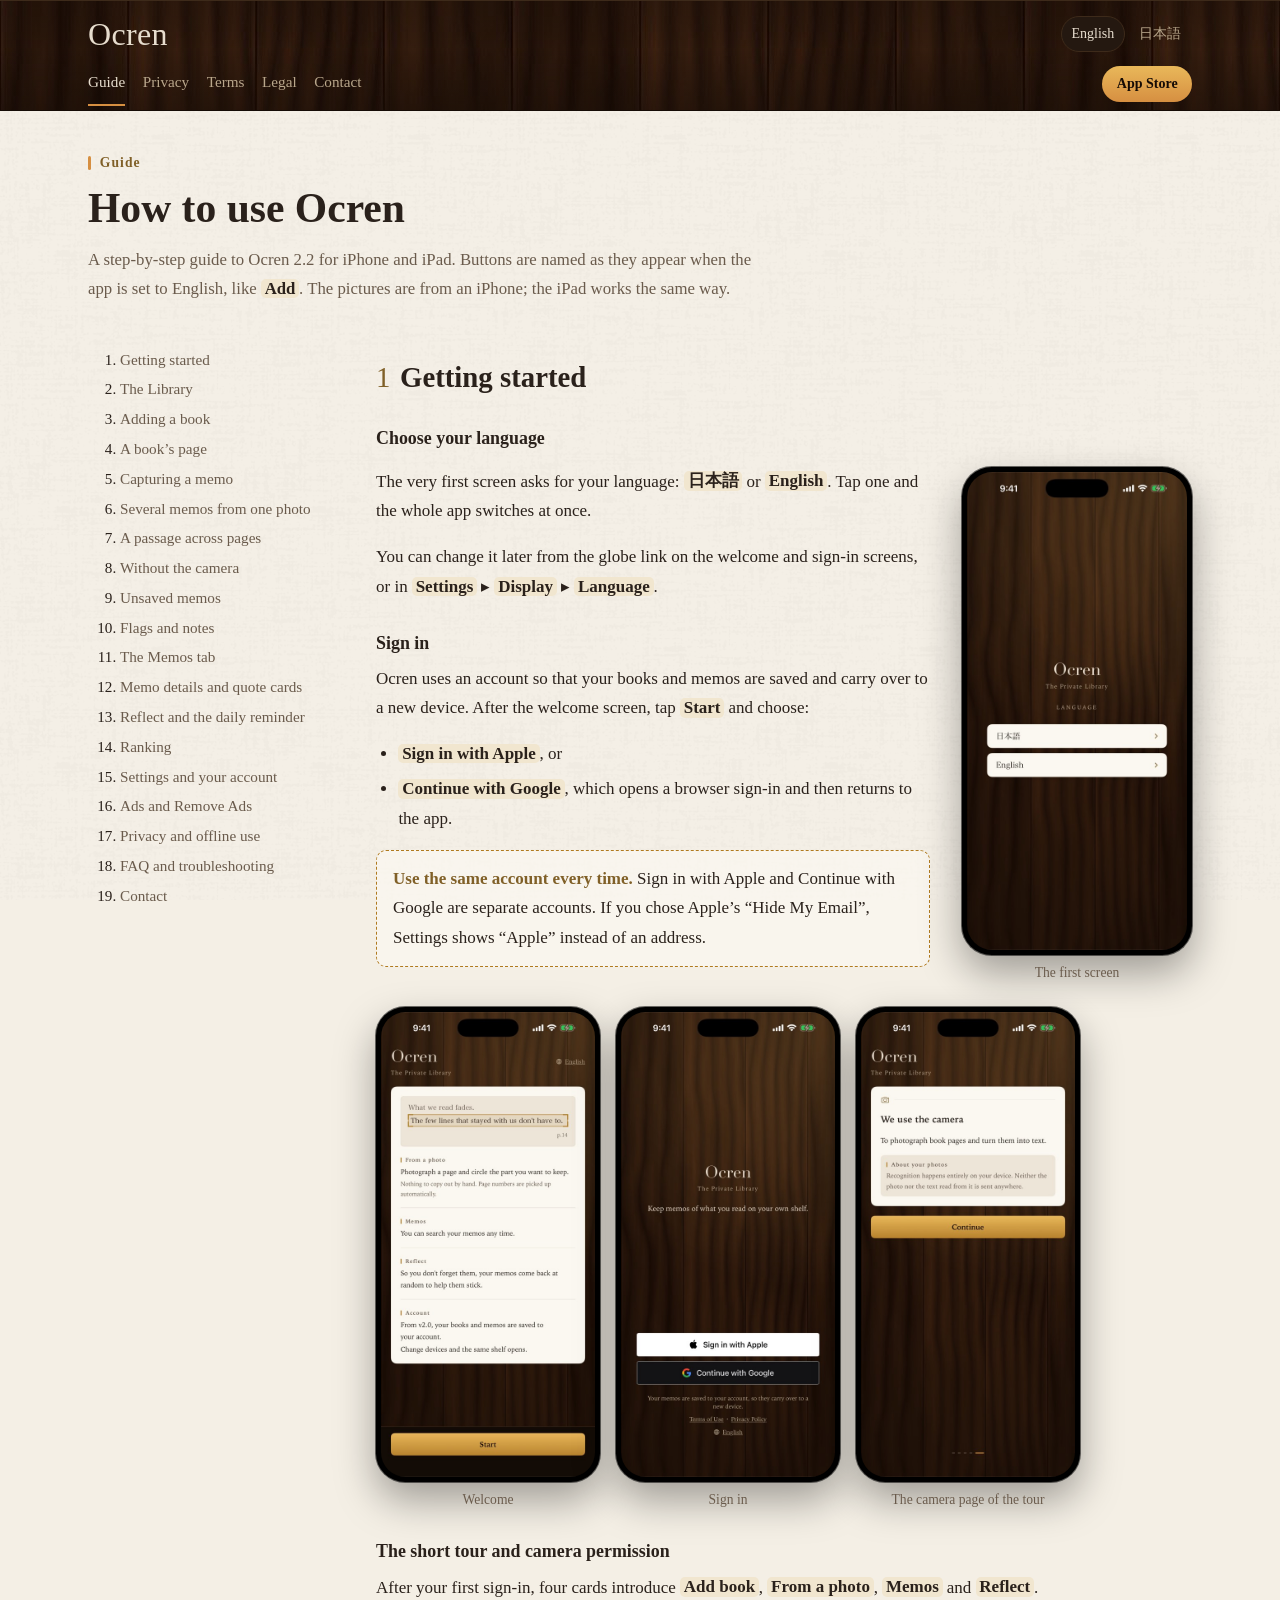
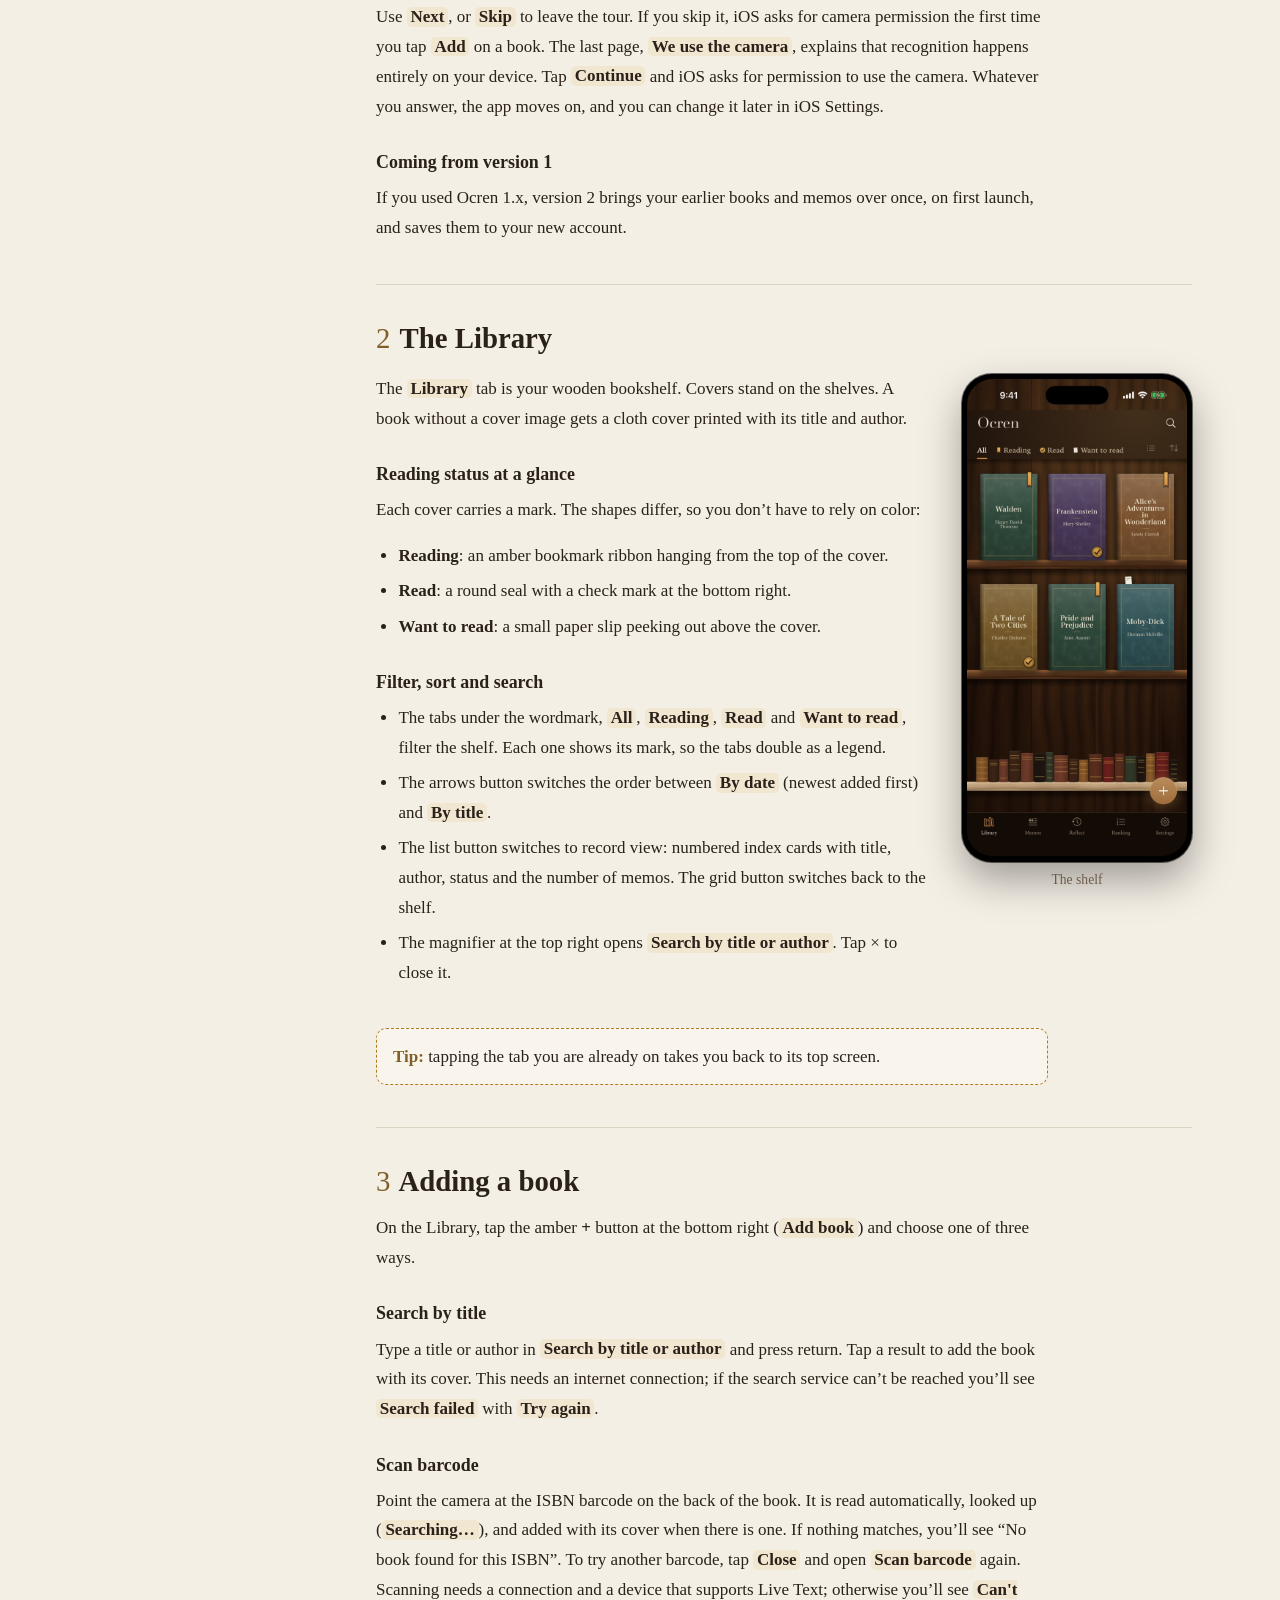
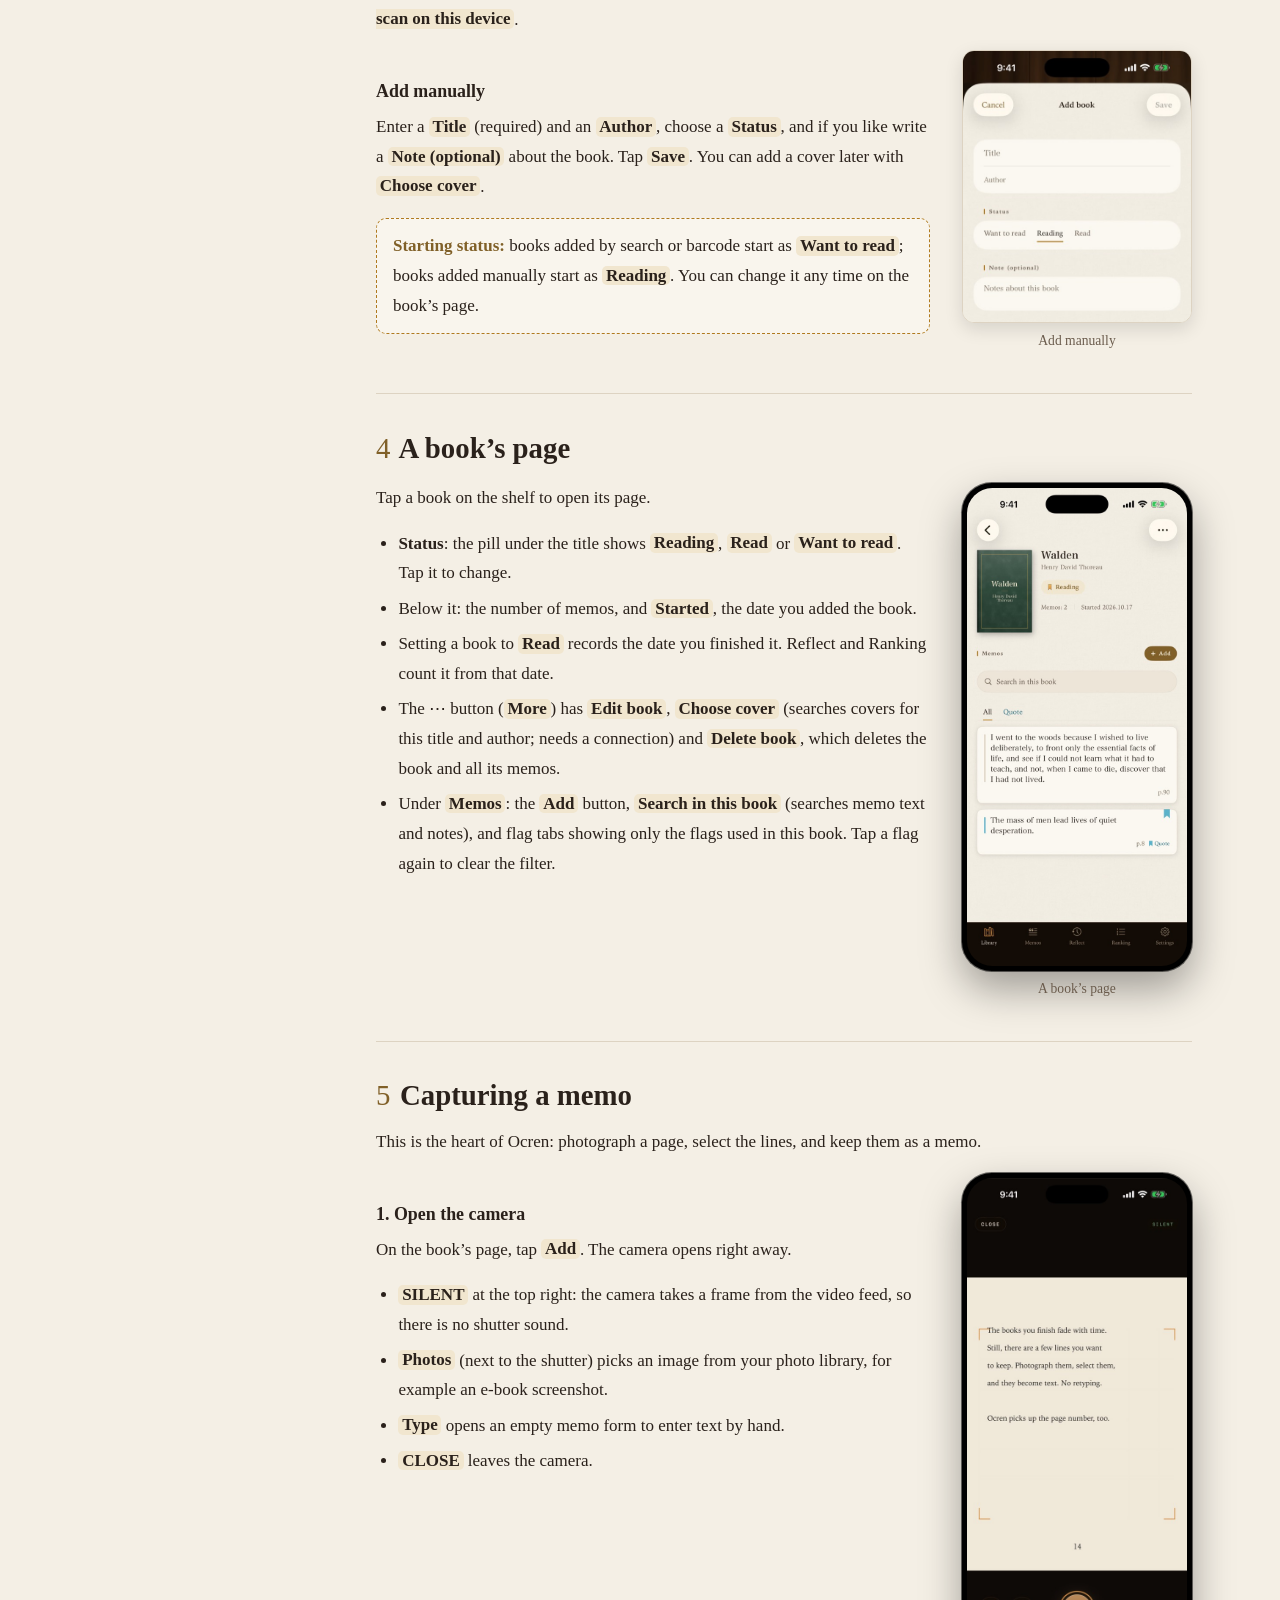
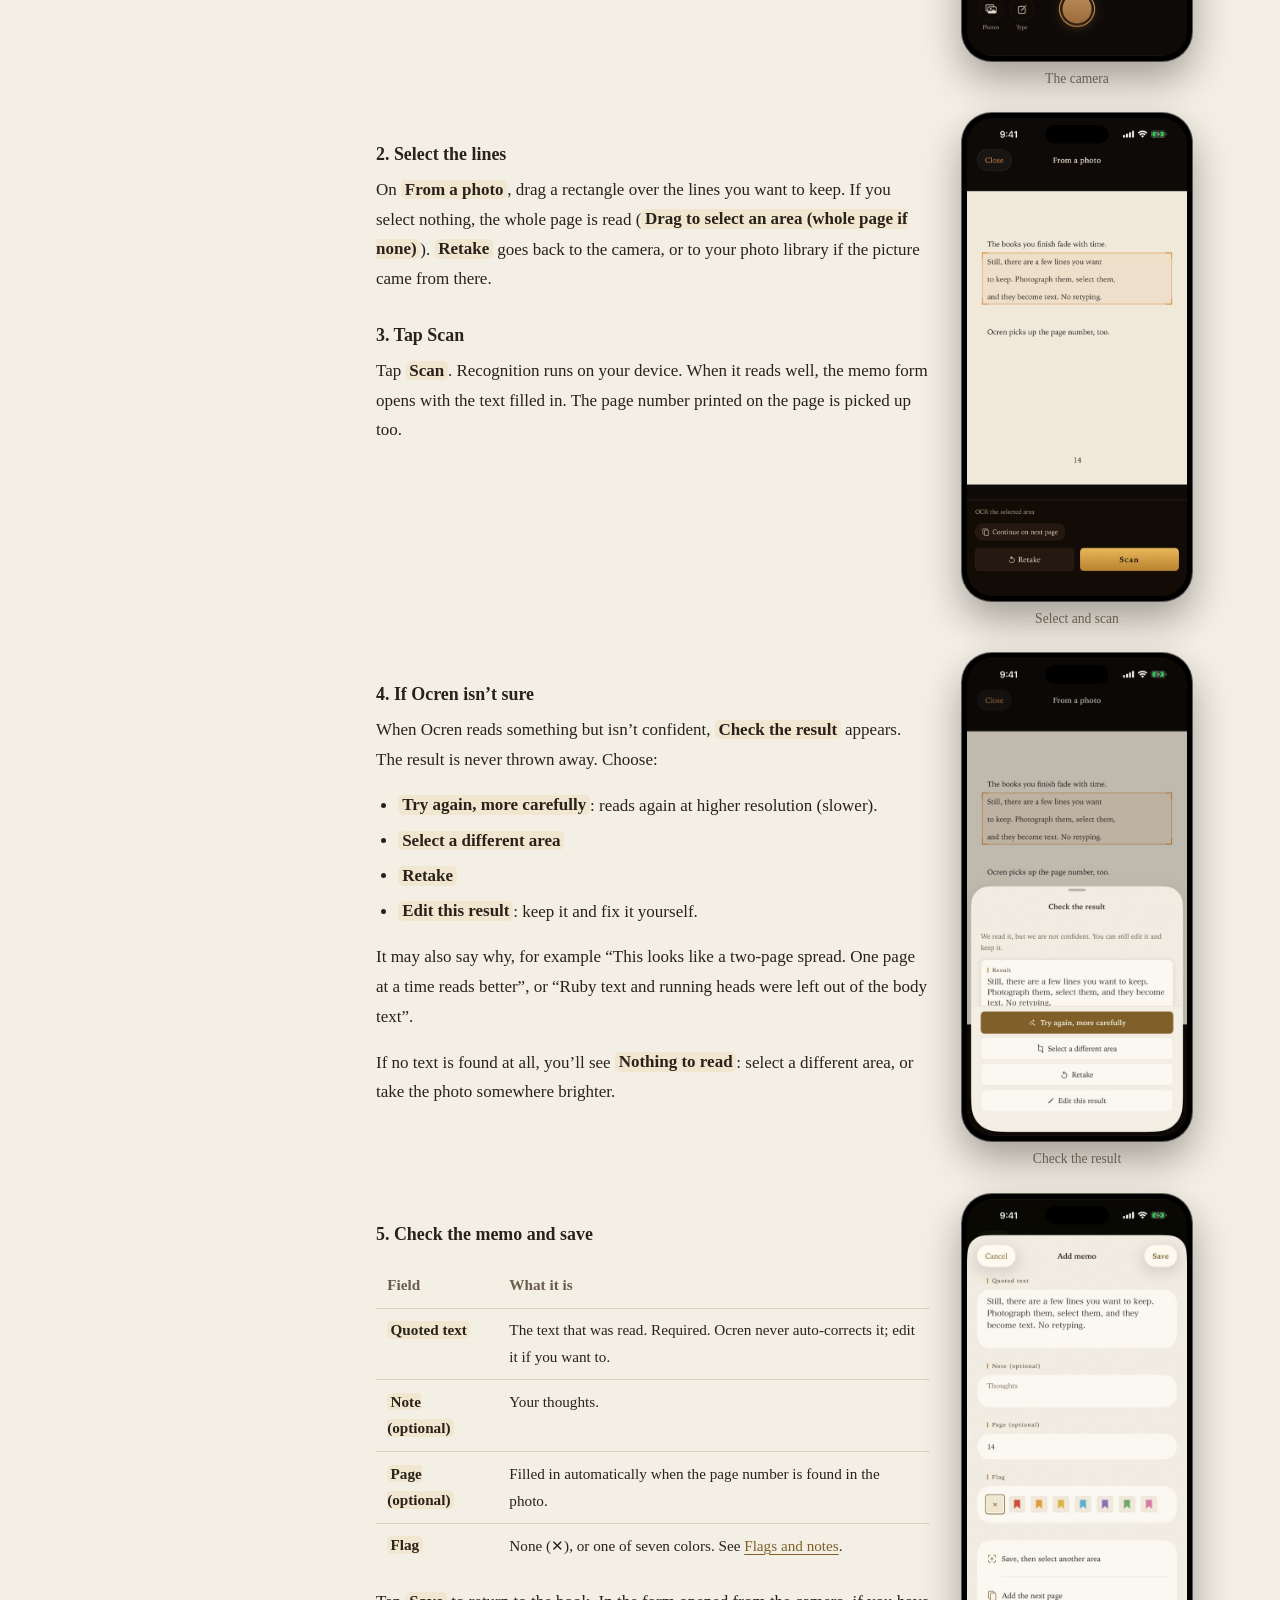
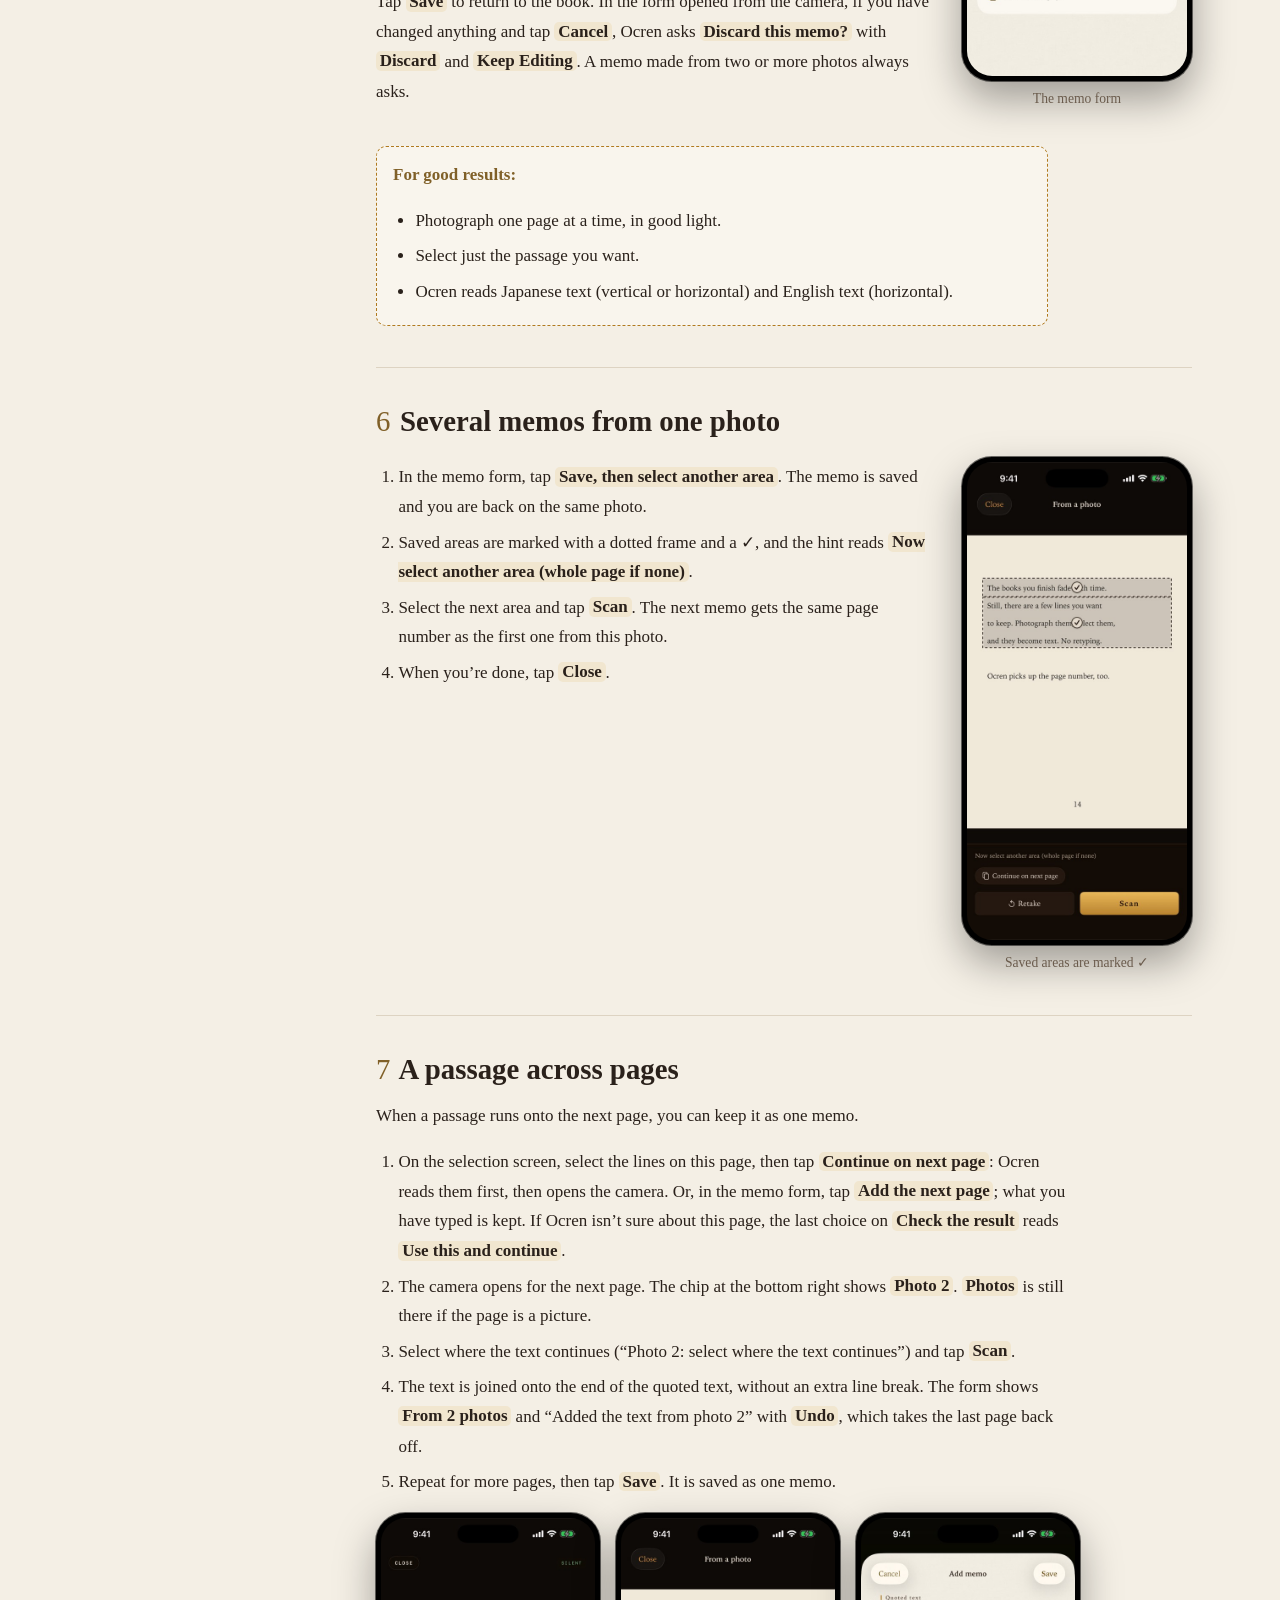
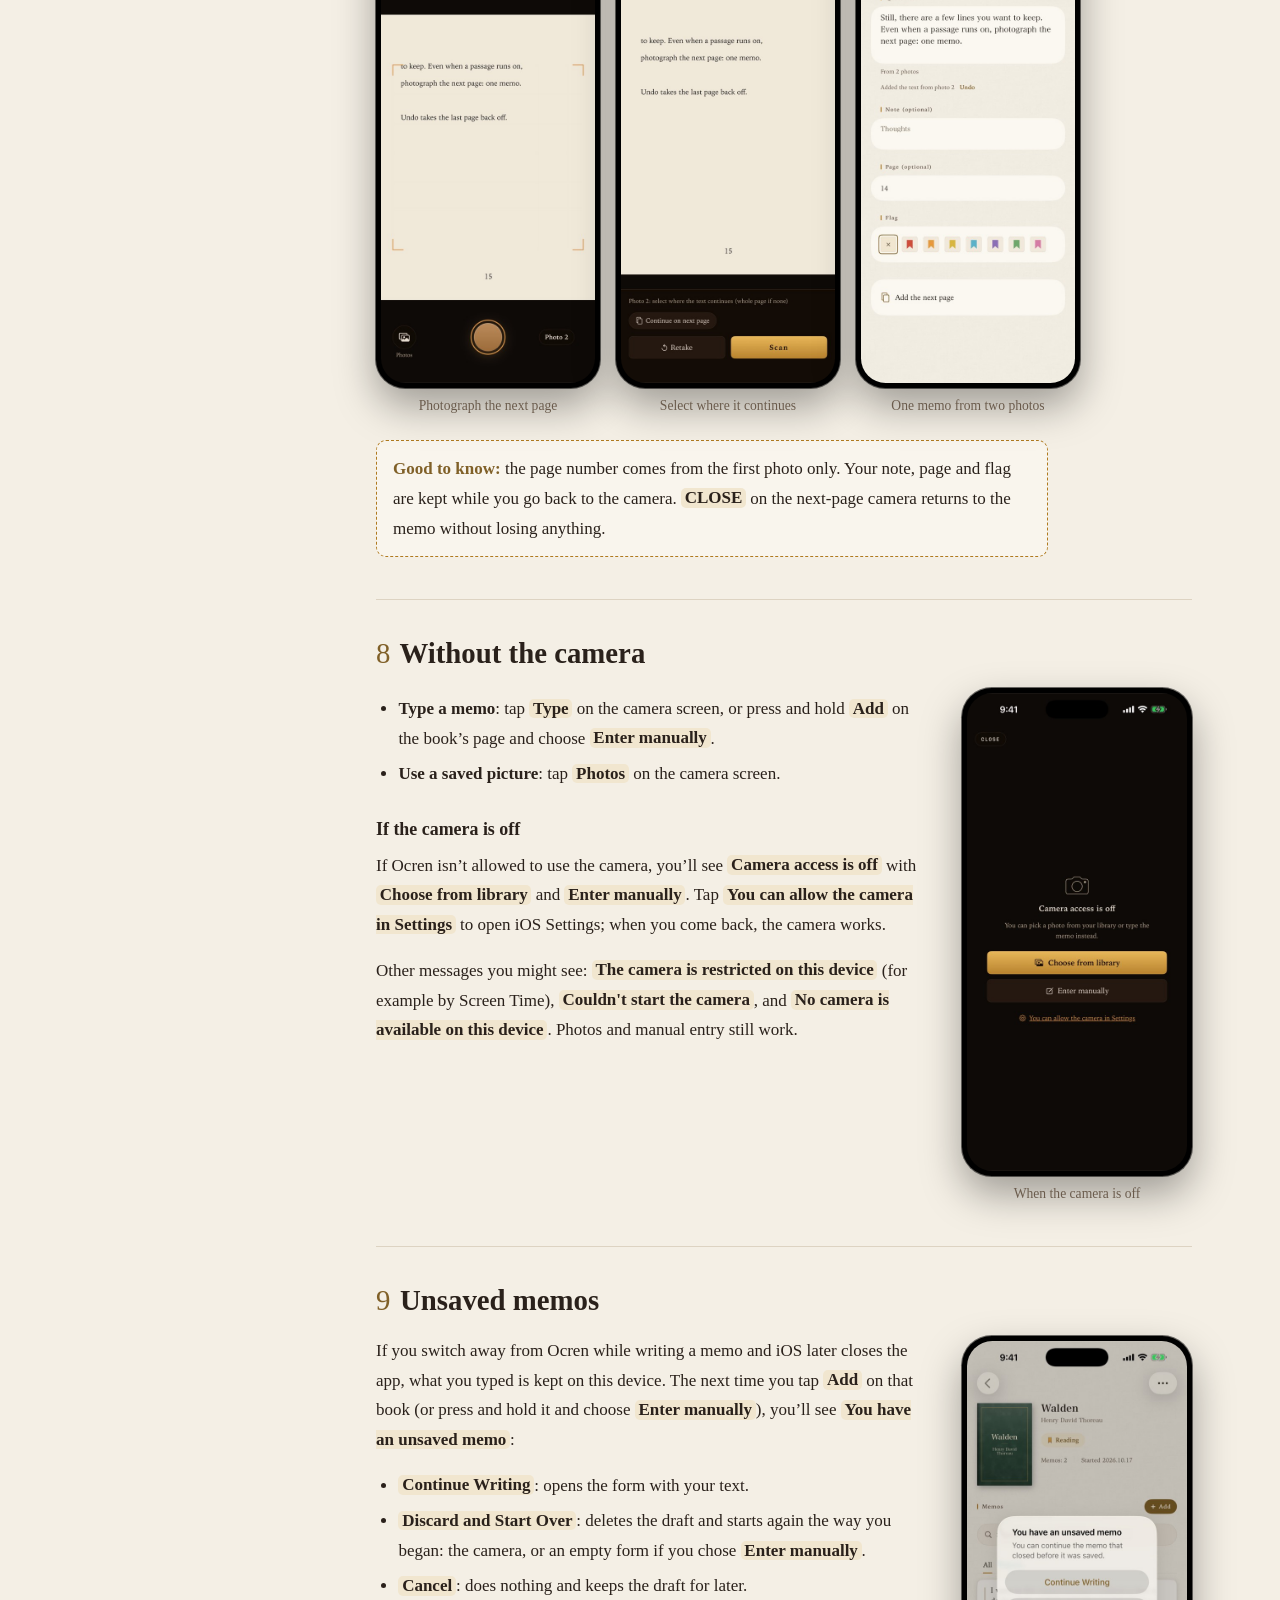
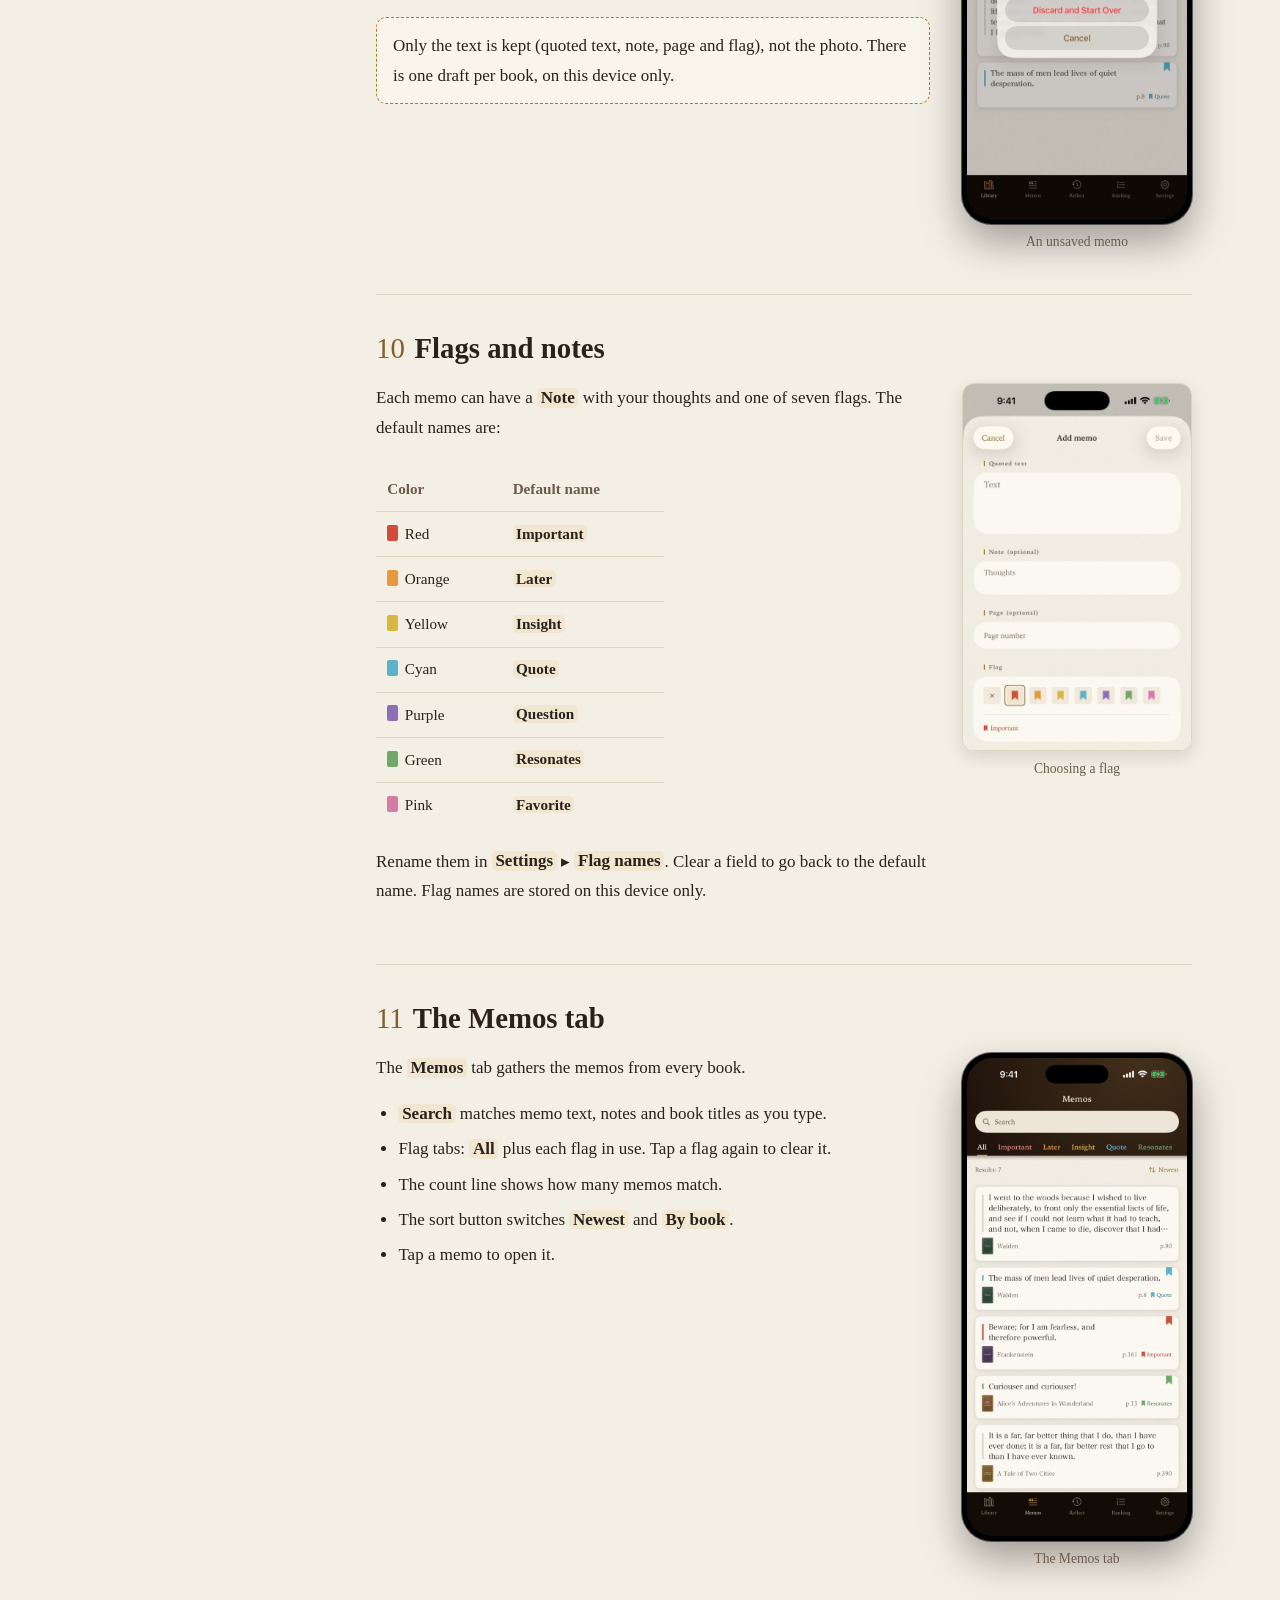
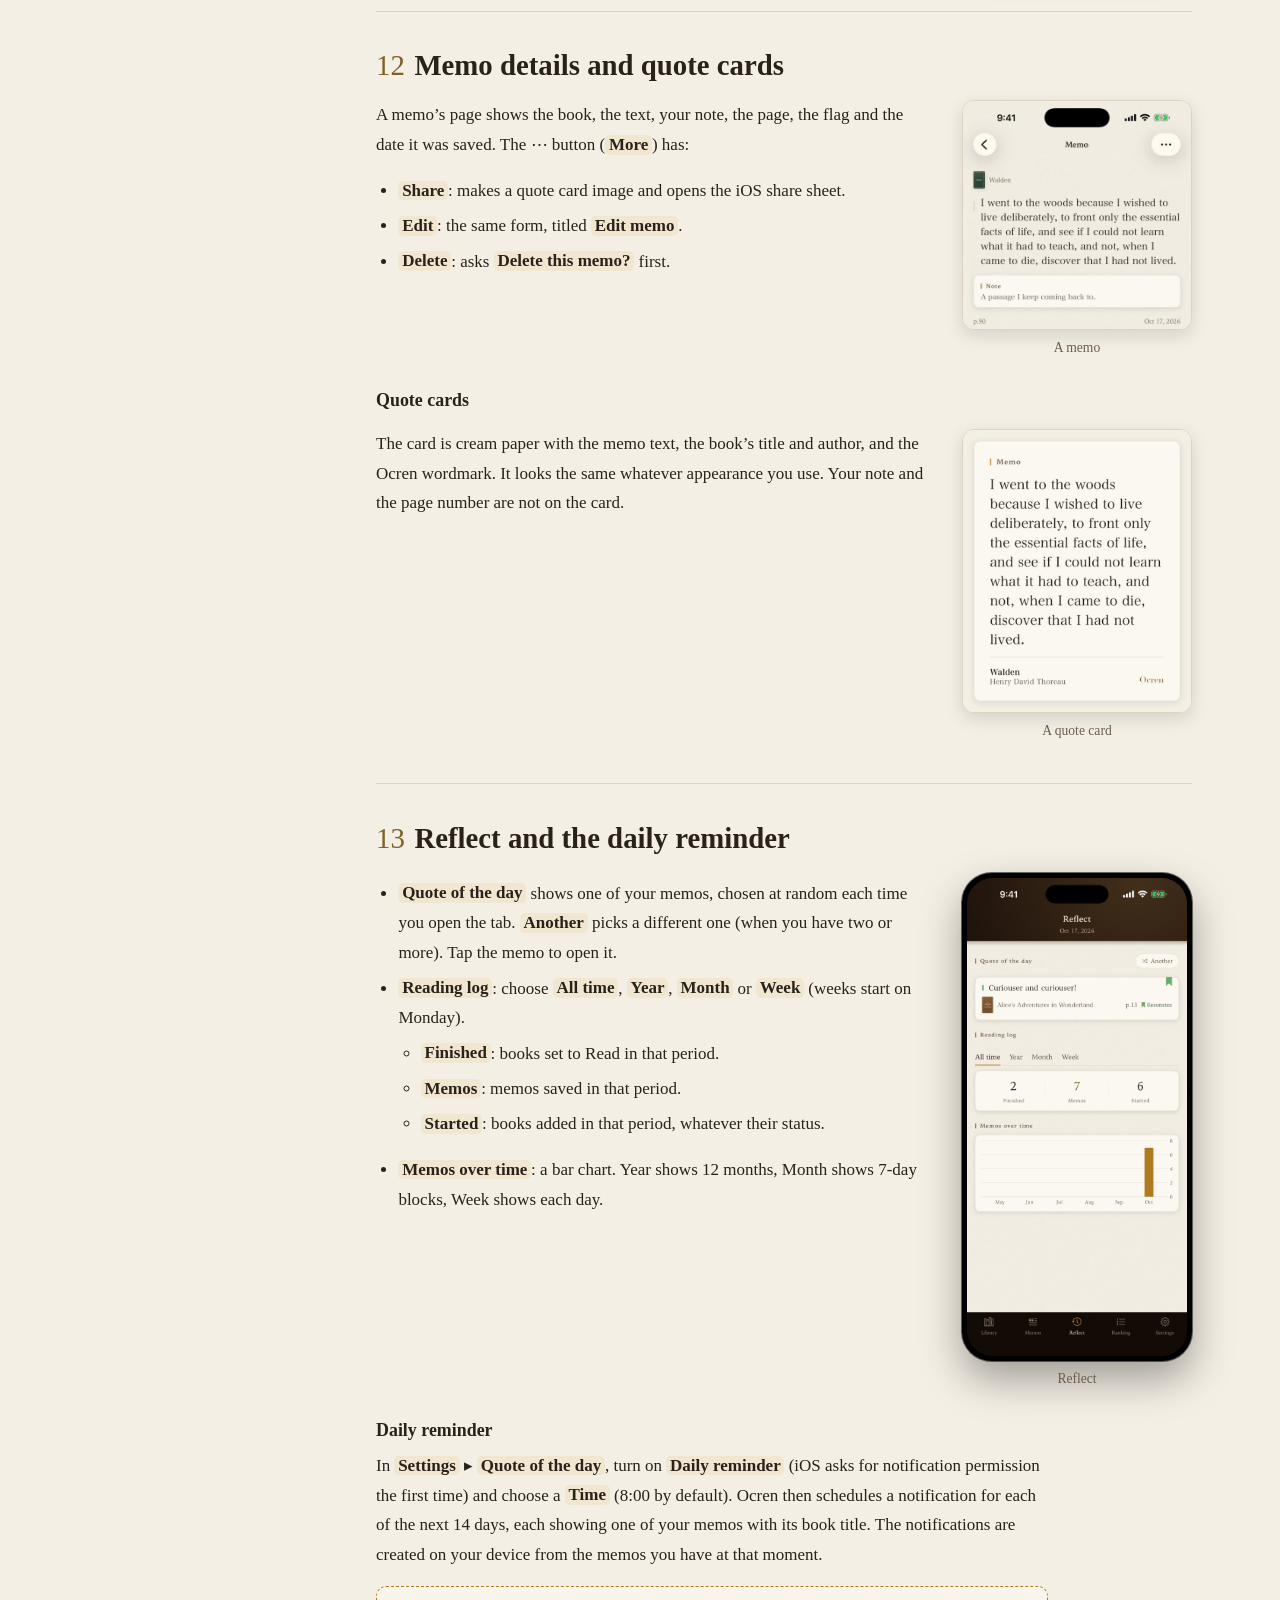
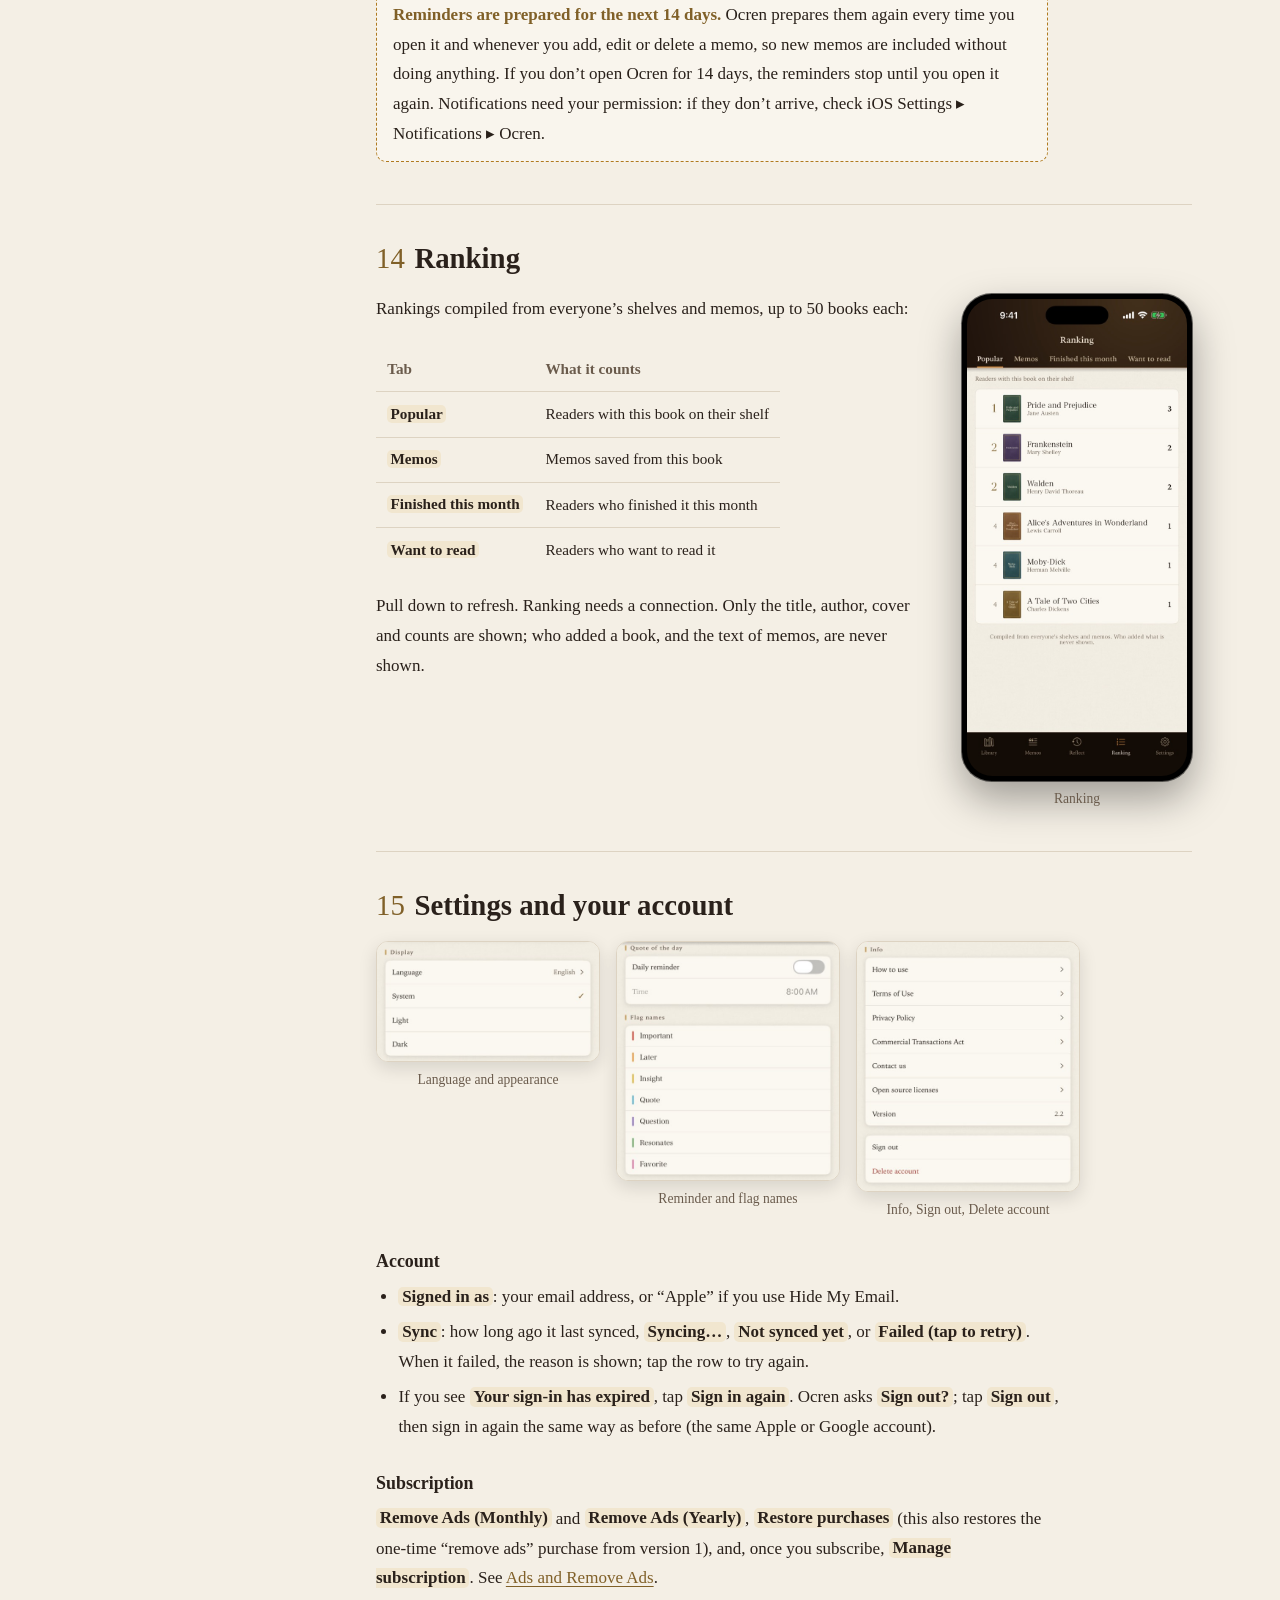
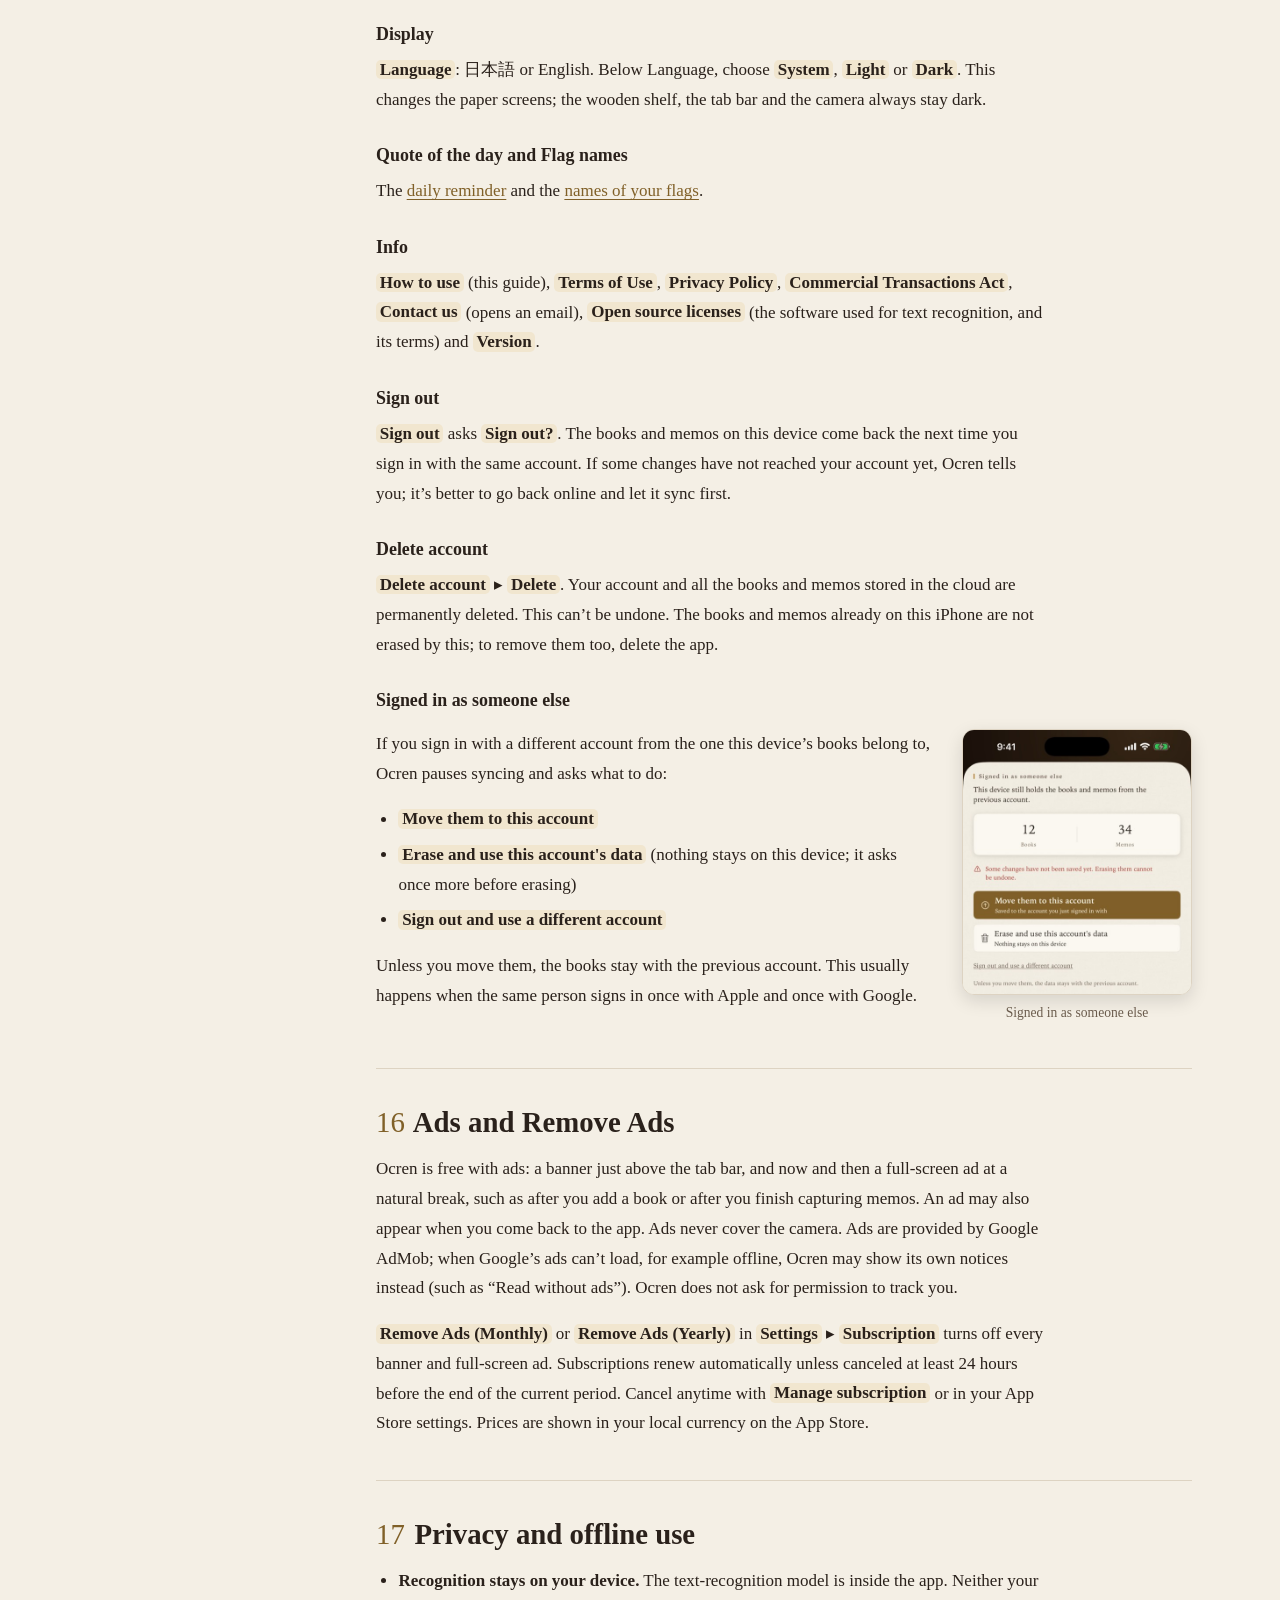
==== commit fe9ba96a: "英語ページを英語の本とメモで撮り直し、特商法・問い合わせ先・最終更新日を更新" ====
--- a/guide/index.html
+++ b/guide/index.html
@@ -195,7 +195,7 @@
     <ul>
       <li>Photograph one page at a time, in good light.</li>
       <li>Select just the passage you want.</li>
-      <li>Ocren is built for Japanese text, vertical or horizontal.</li>
+      <li>Ocren reads Japanese text (vertical or horizontal) and English text (horizontal).</li>
     </ul>
   </div>
 </section>
@@ -287,7 +287,7 @@
         <li>Tap a memo to open it.</li>
       </ul>
     </div>
-    <figure><div class="phone"><img src="../img/en/memos.jpg" width="600" height="1303" alt="The Memos tab: a search field, flag tabs, Results: 6, Newest, and memo cards with book titles" loading="lazy" decoding="async"></div><figcaption>The Memos tab</figcaption></figure>
+    <figure><div class="phone"><img src="../img/en/memos.jpg" width="600" height="1303" alt="The Memos tab: a search field, flag tabs, Results: 7, Newest, and memo cards with book titles" loading="lazy" decoding="async"></div><figcaption>The Memos tab</figcaption></figure>
   </div>
 </section>
 
@@ -301,12 +301,12 @@
         <li><span class="ui nw">Delete</span>: asks <span class="ui">Delete this memo?</span> first.</li>
       </ul>
     </div>
-    <figure><div class="shot"><img src="../img/en/memo.jpg" width="520" height="453" alt="A memo’s page: the book title, the passage, a Note card, p.91 and the date" loading="lazy" decoding="async"></div><figcaption>A memo</figcaption></figure>
+    <figure><div class="shot"><img src="../img/en/memo.jpg" width="520" height="520" alt="A memo’s page: the book title, the passage, a Note card, p.90 and the date" loading="lazy" decoding="async"></div><figcaption>A memo</figcaption></figure>
   </div>
   <h3>Quote cards</h3>
   <div class="step-row with-fig">
     <div><p>The card is cream paper with the memo text, the book’s title and author, and the Ocren wordmark. It looks the same whatever appearance you use. Your note and the page number are not on the card.</p></div>
-    <figure><div class="shot"><img src="../img/en/sharecard.jpg" width="600" height="489" alt="A quote card with a passage from 銀河鉄道の夜, its author, and the Ocren wordmark" loading="lazy" decoding="async"></div><figcaption>A quote card</figcaption></figure>
+    <figure><div class="shot"><img src="../img/en/sharecard.jpg" width="600" height="744" alt="A quote card with a passage from Walden, its author, and the Ocren wordmark" loading="lazy" decoding="async"></div><figcaption>A quote card</figcaption></figure>
   </div>
 </section>
 
@@ -325,11 +325,11 @@
         <li><strong><span class="ui">Memos over time</span></strong>: a bar chart. Year shows 12 months, Month shows 7-day blocks, Week shows each day.</li>
       </ul>
     </div>
-    <figure><div class="phone"><img src="../img/en/today.jpg" width="600" height="1303" alt="Reflect: Quote of the day, the Reading log with Finished 2, Memos 6, Started 5, and a bar chart" loading="lazy" decoding="async"></div><figcaption>Reflect</figcaption></figure>
+    <figure><div class="phone"><img src="../img/en/today.jpg" width="600" height="1303" alt="Reflect: Quote of the day, the Reading log with Finished 2, Memos 7, Started 6, and a bar chart" loading="lazy" decoding="async"></div><figcaption>Reflect</figcaption></figure>
   </div>
   <h3>Daily reminder</h3>
   <p>In <span class="ui nw">Settings</span> ▸ <span class="ui">Quote of the day</span>, turn on <span class="ui">Daily reminder</span> (iOS asks for notification permission the first time) and choose a <span class="ui nw">Time</span> (8:00 by default). Ocren then schedules a notification for each of the next 14 days, each showing one of your memos with its book title. The notifications are created on your device from the memos you have at that moment.</p>
-  <div class="tip"><p><strong>Reminders are set 14 days at a time.</strong> To keep them coming, and to include memos you have added since, turn <span class="ui">Daily reminder</span> off and on again (or change the <span class="ui nw">Time</span>). If you turned it on before saving any memo, turn it off and on after saving one. If reminders still don’t arrive, check iOS Settings ▸ Notifications ▸ Ocren.</p></div>
+  <div class="tip"><p><strong>Reminders are prepared for the next 14 days.</strong> Ocren prepares them again every time you open it and whenever you add, edit or delete a memo, so new memos are included without doing anything. If you don’t open Ocren for 14 days, the reminders stop until you open it again. Notifications need your permission: if they don’t arrive, check iOS Settings ▸ Notifications ▸ Ocren.</p></div>
 </section>
 
 <section id="ranking" aria-labelledby="ranking-h"><h2 id="ranking-h"><span class="no">14</span> Ranking</h2>
@@ -353,7 +353,7 @@
 
 <section id="settings" aria-labelledby="settings-h"><h2 id="settings-h"><span class="no">15</span> Settings and your account</h2>
   <div class="figs three shots">
-    <figure><div class="shot"><img src="../img/en/settings.jpg" width="520" height="279" alt="The Display card in Settings: Language (English), then System, Light (checked) and Dark" loading="lazy" decoding="async"></div><figcaption>Language and appearance</figcaption></figure>
+    <figure><div class="shot"><img src="../img/en/settings.jpg" width="520" height="279" alt="The Display card in Settings: Language (English), then System (checked), Light and Dark" loading="lazy" decoding="async"></div><figcaption>Language and appearance</figcaption></figure>
     <figure><div class="shot"><img src="../img/en/settingsmid.jpg" width="520" height="558" alt="Quote of the day with Daily reminder and Time, and Flag names with seven colored rows" loading="lazy" decoding="async"></div><figcaption>Reminder and flag names</figcaption></figure>
     <figure><div class="shot"><img src="../img/en/settingsbottom.jpg" width="520" height="583" alt="Info with How to use, Terms of Use, Privacy Policy, Commercial Transactions Act, Contact us, Open source licenses and Version, then Sign out and Delete account" loading="lazy" decoding="async"></div><figcaption>Info, Sign out, Delete account</figcaption></figure>
   </div>
@@ -420,7 +420,7 @@
   <details><summary>Can I use e-book screenshots?</summary>
     <p>Yes. On the camera screen, tap <span class="ui nw">Photos</span> and choose the screenshot.</p></details>
   <details><summary>Recognition isn’t good. What can I do?</summary>
-    <p>Photograph one page at a time in good light, and select only the passage you want. When Ocren isn’t sure, use <span class="ui">Try again, more carefully</span>, <span class="ui">Select a different area</span> or <span class="ui nw">Retake</span>, or <span class="ui">Edit this result</span>. The text is never auto-corrected, so you can fix it before saving. Ocren is built for Japanese text, vertical or horizontal.</p></details>
+    <p>Photograph one page at a time in good light, and select only the passage you want. When Ocren isn’t sure, use <span class="ui">Try again, more carefully</span>, <span class="ui">Select a different area</span> or <span class="ui nw">Retake</span>, or <span class="ui">Edit this result</span>. The text is never auto-corrected, so you can fix it before saving. Ocren reads Japanese text (vertical or horizontal) and English text (horizontal).</p></details>
   <details><summary>The page number is missing or wrong.</summary>
     <p>Type it in <span class="ui">Page (optional)</span>. It’s read automatically from the first photo only.</p></details>
   <details><summary>The barcode isn’t found.</summary>
@@ -434,7 +434,7 @@
   <details><summary>How do I restore or cancel my subscription?</summary>
     <p><span class="ui nw">Settings</span> ▸ <span class="ui nw">Subscription</span> ▸ <span class="ui">Restore purchases</span>, signed in to the Apple ID you bought with. To cancel, use <span class="ui">Manage subscription</span> or your App Store settings.</p></details>
   <details><summary>The daily reminder doesn’t arrive.</summary>
-    <p>Reminders are scheduled 14 days at a time. Check that <span class="ui">Daily reminder</span> is on and that notifications for Ocren are allowed in iOS Settings, then turn <span class="ui">Daily reminder</span> off and on again: this schedules the next 14 days and includes memos added since. If you turned it on before saving any memo, do this after saving one.</p></details>
+    <p>Check that <span class="ui">Daily reminder</span> is on in <span class="ui nw">Settings</span> ▸ <span class="ui">Quote of the day</span>, and that notifications for Ocren are allowed in iOS Settings ▸ Notifications ▸ Ocren. Reminders are prepared for the next 14 days and prepared again whenever you open Ocren or save or delete a memo, so if you haven’t opened Ocren for a while, opening it once sets them up again. A reminder needs at least one saved memo.</p></details>
   <details><summary>Can other people see my books in Ranking?</summary>
     <p>Ranking shows only counts with the title, author and cover. Who added a book, and the text of memos, are never shown.</p></details>
   <details><summary>How do I delete my account?</summary>
@@ -445,7 +445,7 @@
 <section id="contact" aria-labelledby="contact-h"><h2 id="contact-h"><span class="no">19</span> Contact</h2>
   <div class="card contact-box">
     <p>Questions, bug reports or ideas? Email us, or use <span class="ui nw">Settings</span> ▸ <span class="ui nw">Info</span> ▸ <span class="ui nw">Contact us</span> in the app.</p>
-    <a class="mail" href="mailto:ocren_support@googlegroups.com">ocren_support@googlegroups.com</a>
+    <a class="mail" href="mailto:ocren-support@yensense.com">ocren-support@yensense.com</a>
   </div>
   <p class="back-top"><a href="#main">Back to top</a></p>
 </section>
@@ -457,7 +457,7 @@
 <footer class="site-foot">
   <div class="inner">
     <a class="wordmark" href="../">Ocren</a>
-    <nav aria-label="Site"><ul><li><a href="./">How to use</a></li><li><a href="../privacy/">Privacy Policy</a></li><li><a href="../terms/">Terms of Use</a></li><li><a href="../legal/">Legal Notice</a></li><li><a href="mailto:ocren_support@googlegroups.com">Contact</a></li><li><a href="https://apps.apple.com/app/id6767999443">App Store</a></li></ul></nav>
+    <nav aria-label="Site"><ul><li><a href="./">How to use</a></li><li><a href="../privacy/">Privacy Policy</a></li><li><a href="../terms/">Terms of Use</a></li><li><a href="../legal/">Legal Notice</a></li><li><a href="mailto:ocren-support@yensense.com">Contact</a></li><li><a href="https://apps.apple.com/app/id6767999443">App Store</a></li></ul></nav>
     <p class="copy">&copy; 2026 YenSense, Inc.</p>
   </div>
 </footer>
--- a/assets/site.css
+++ b/assets/site.css
@@ -412,6 +412,8 @@
 .doc tr:last-child th, .doc tr:last-child td { border-bottom: 1px solid var(--rule); }
 .doc th { width: 34%; color: var(--ink-2); font-weight: 600; }
 .doc td a, .mail { overflow-wrap: anywhere; }
+/* an address inside a sentence: keep it on one line (ocren-support@… otherwise breaks after the hyphen) */
+.doc p a[href^="mailto:"] { white-space: nowrap; }
 @media (max-width: 599px) {
   .doc table, .doc tbody, .doc tr, .doc th, .doc td { display: block; width: auto; }
   .doc th { padding: .8rem 0 .1rem; }
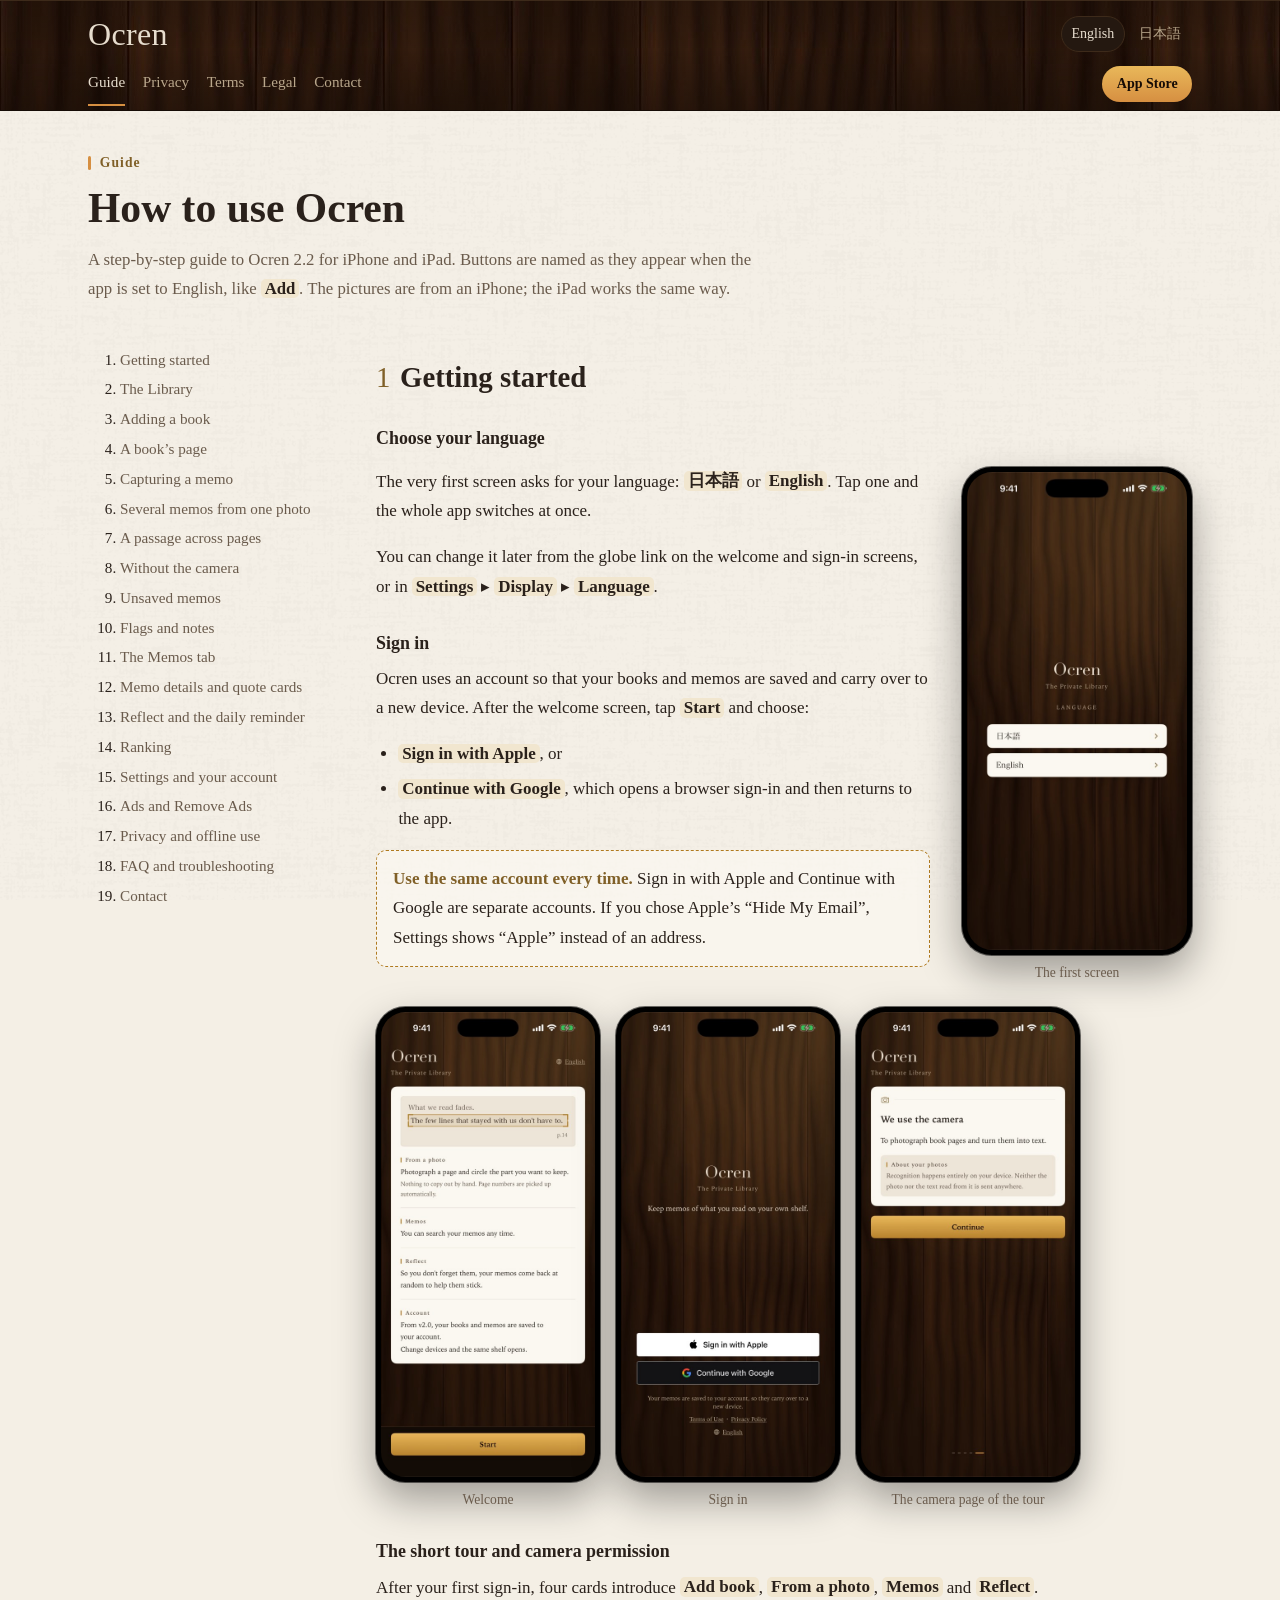
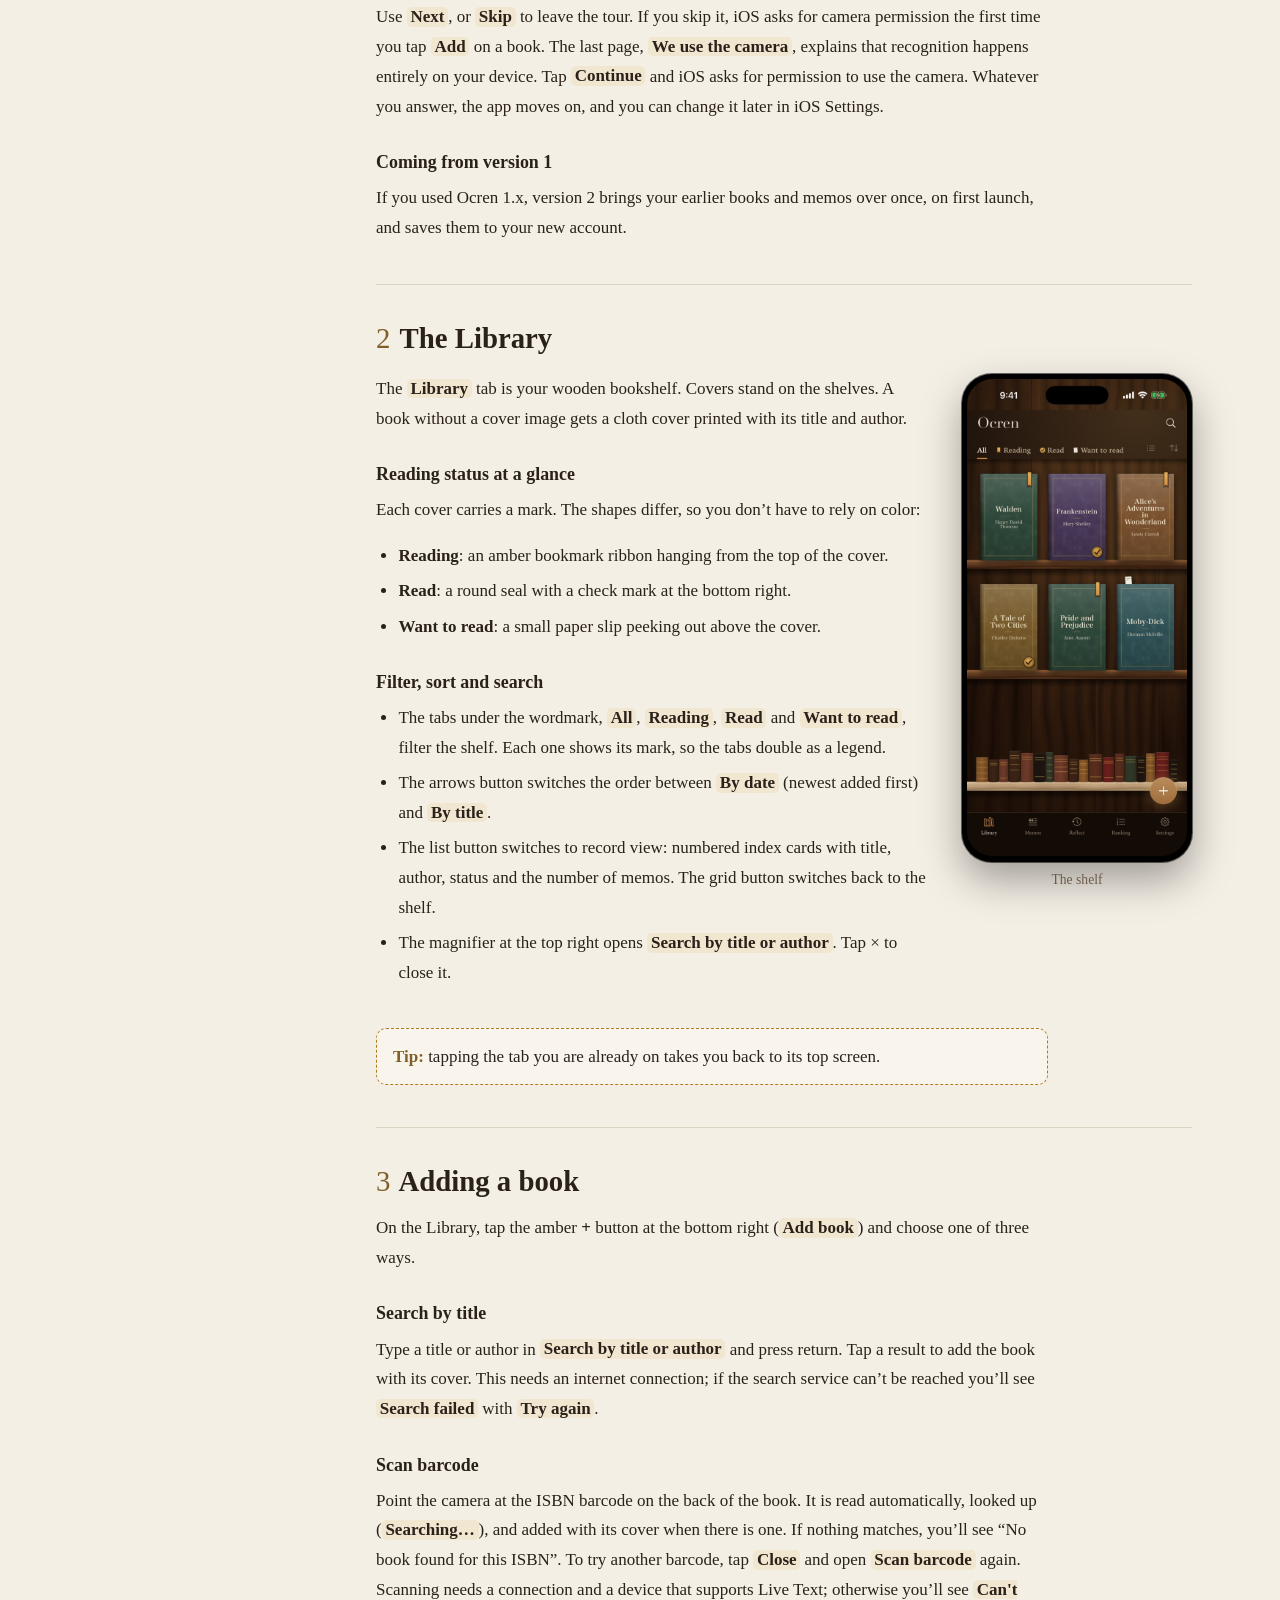
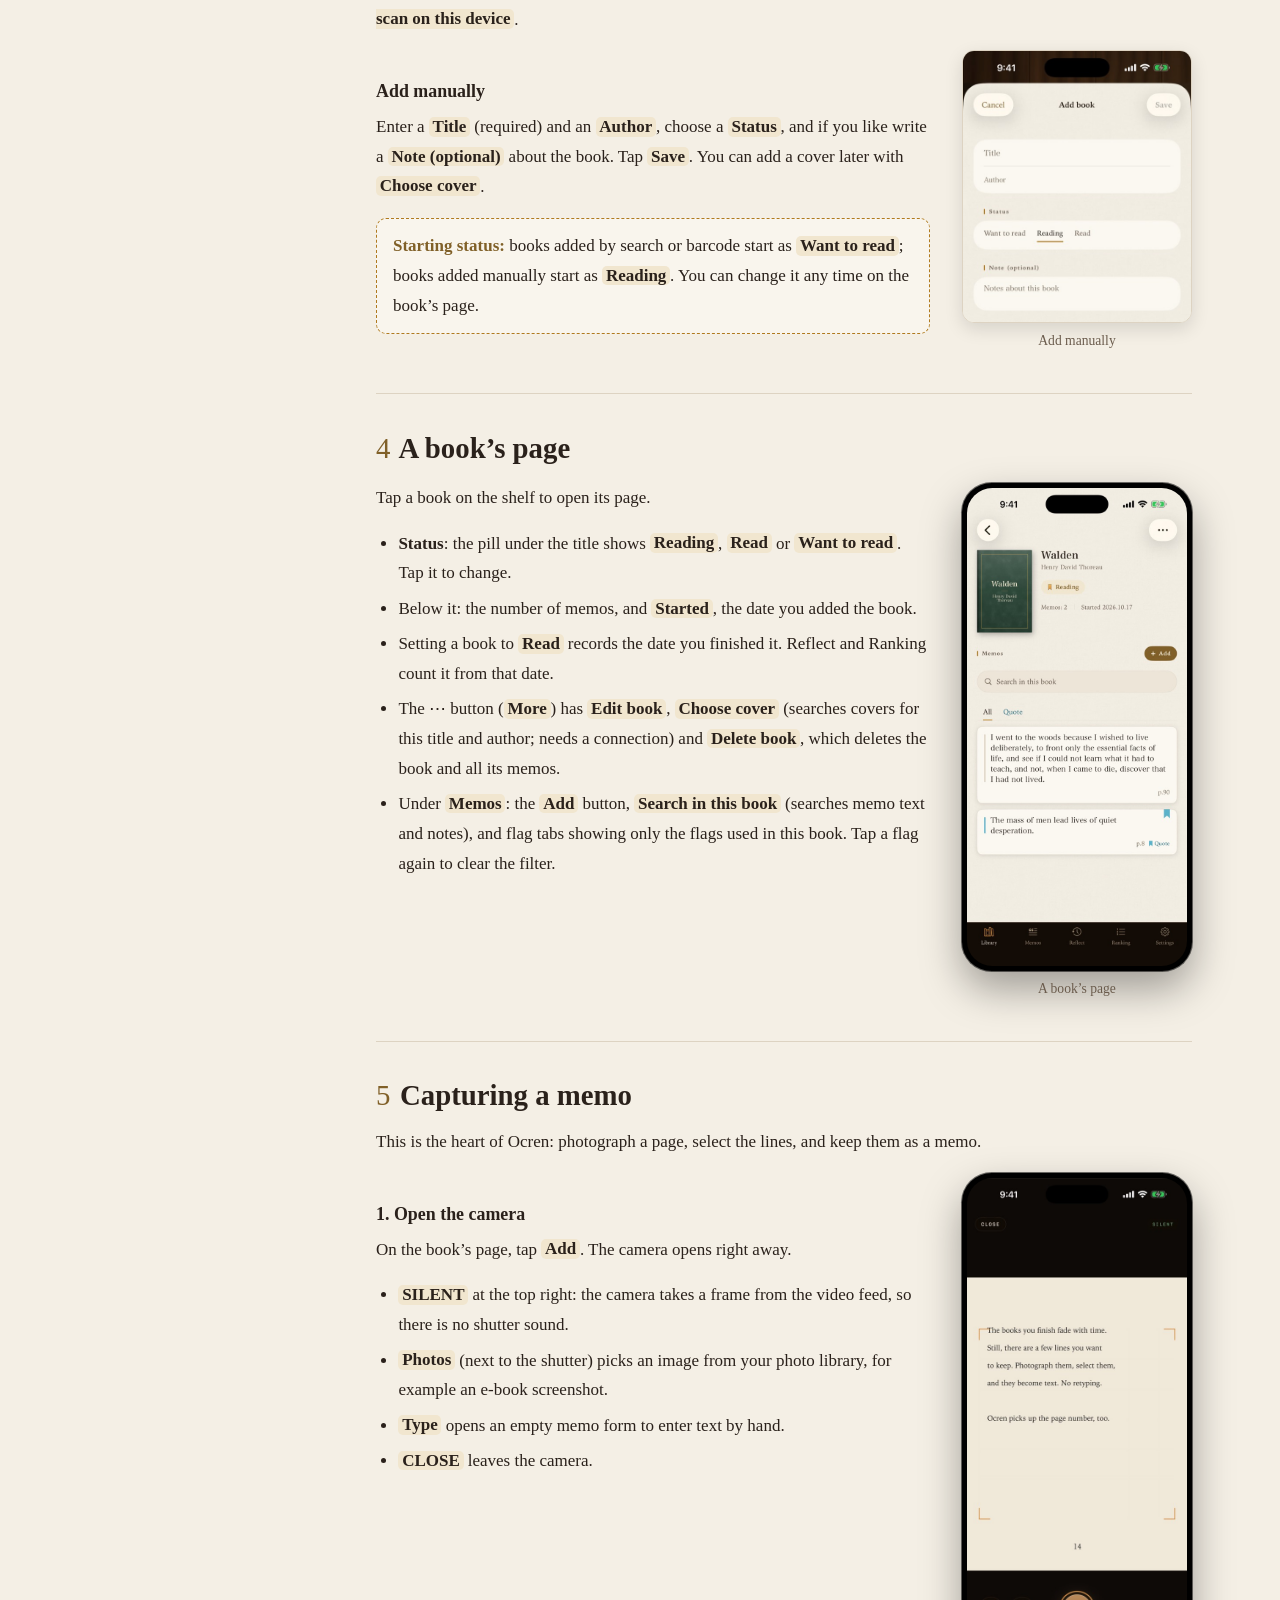
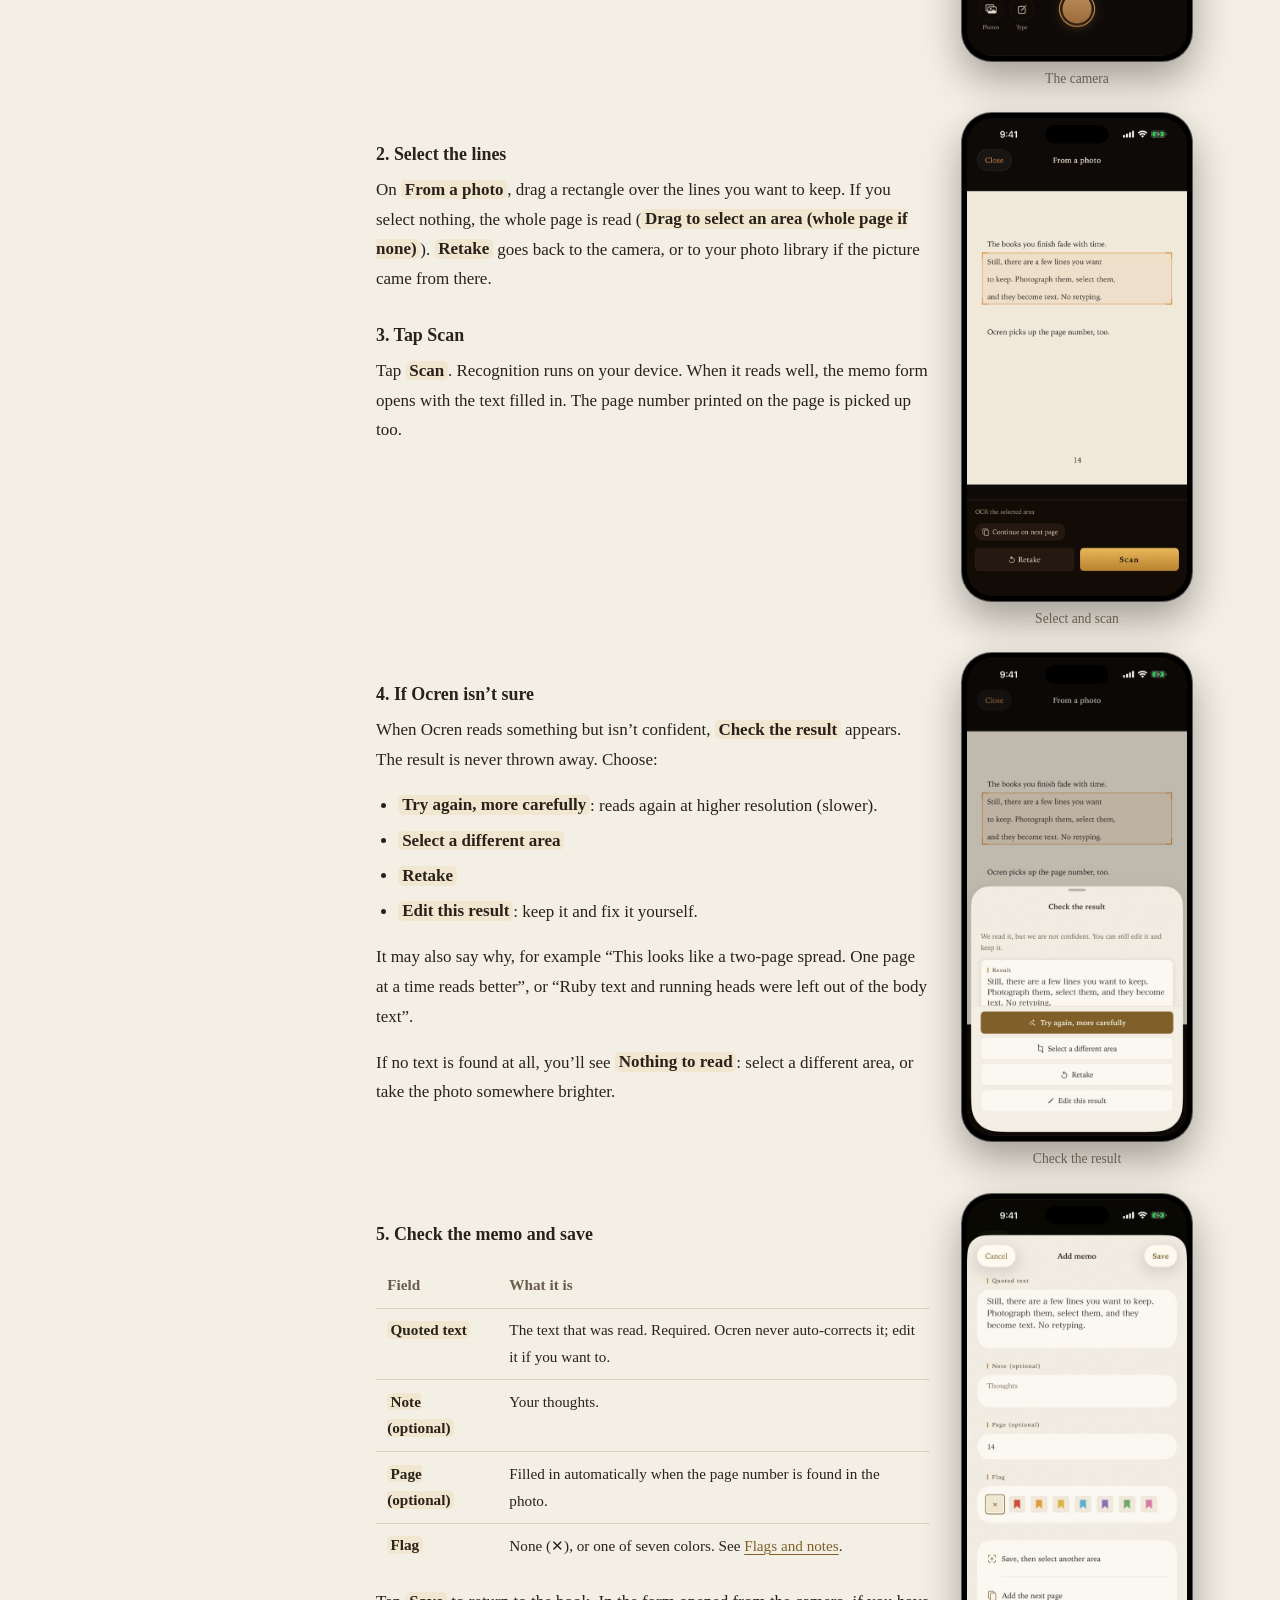
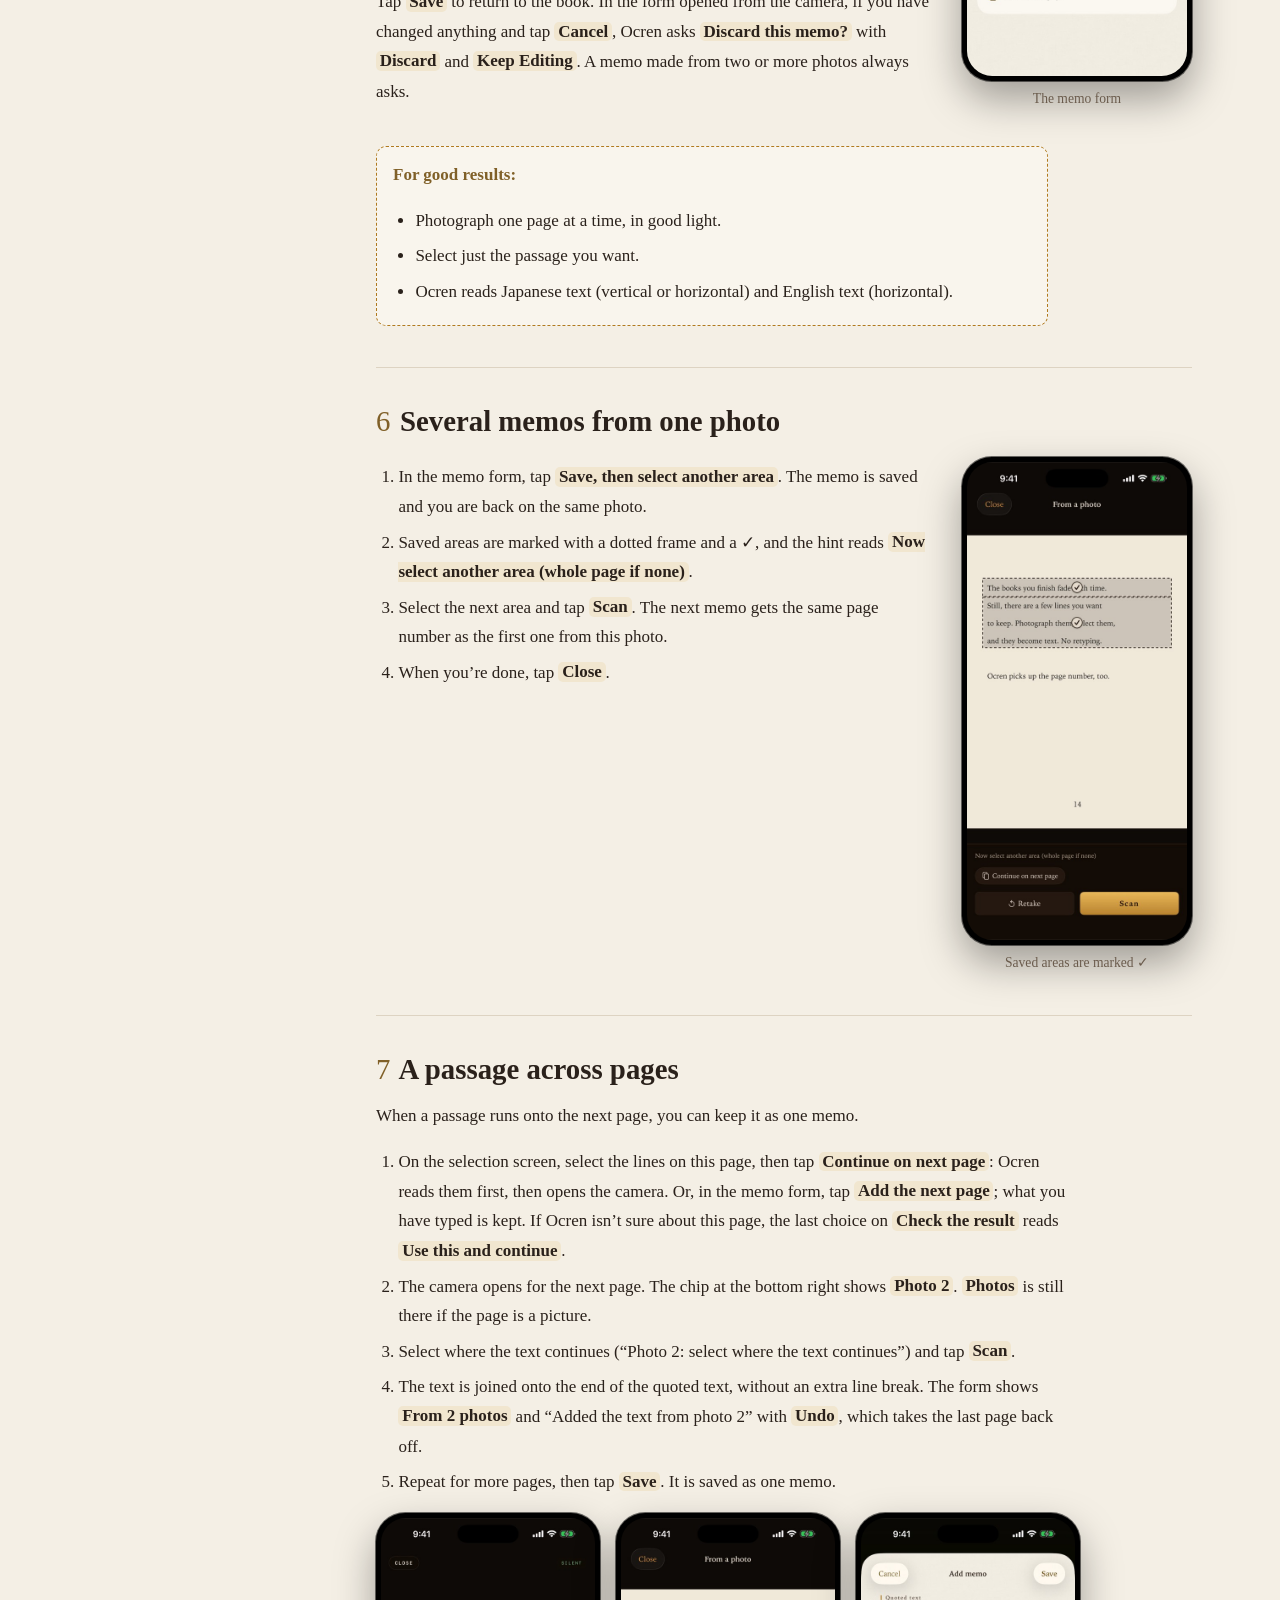
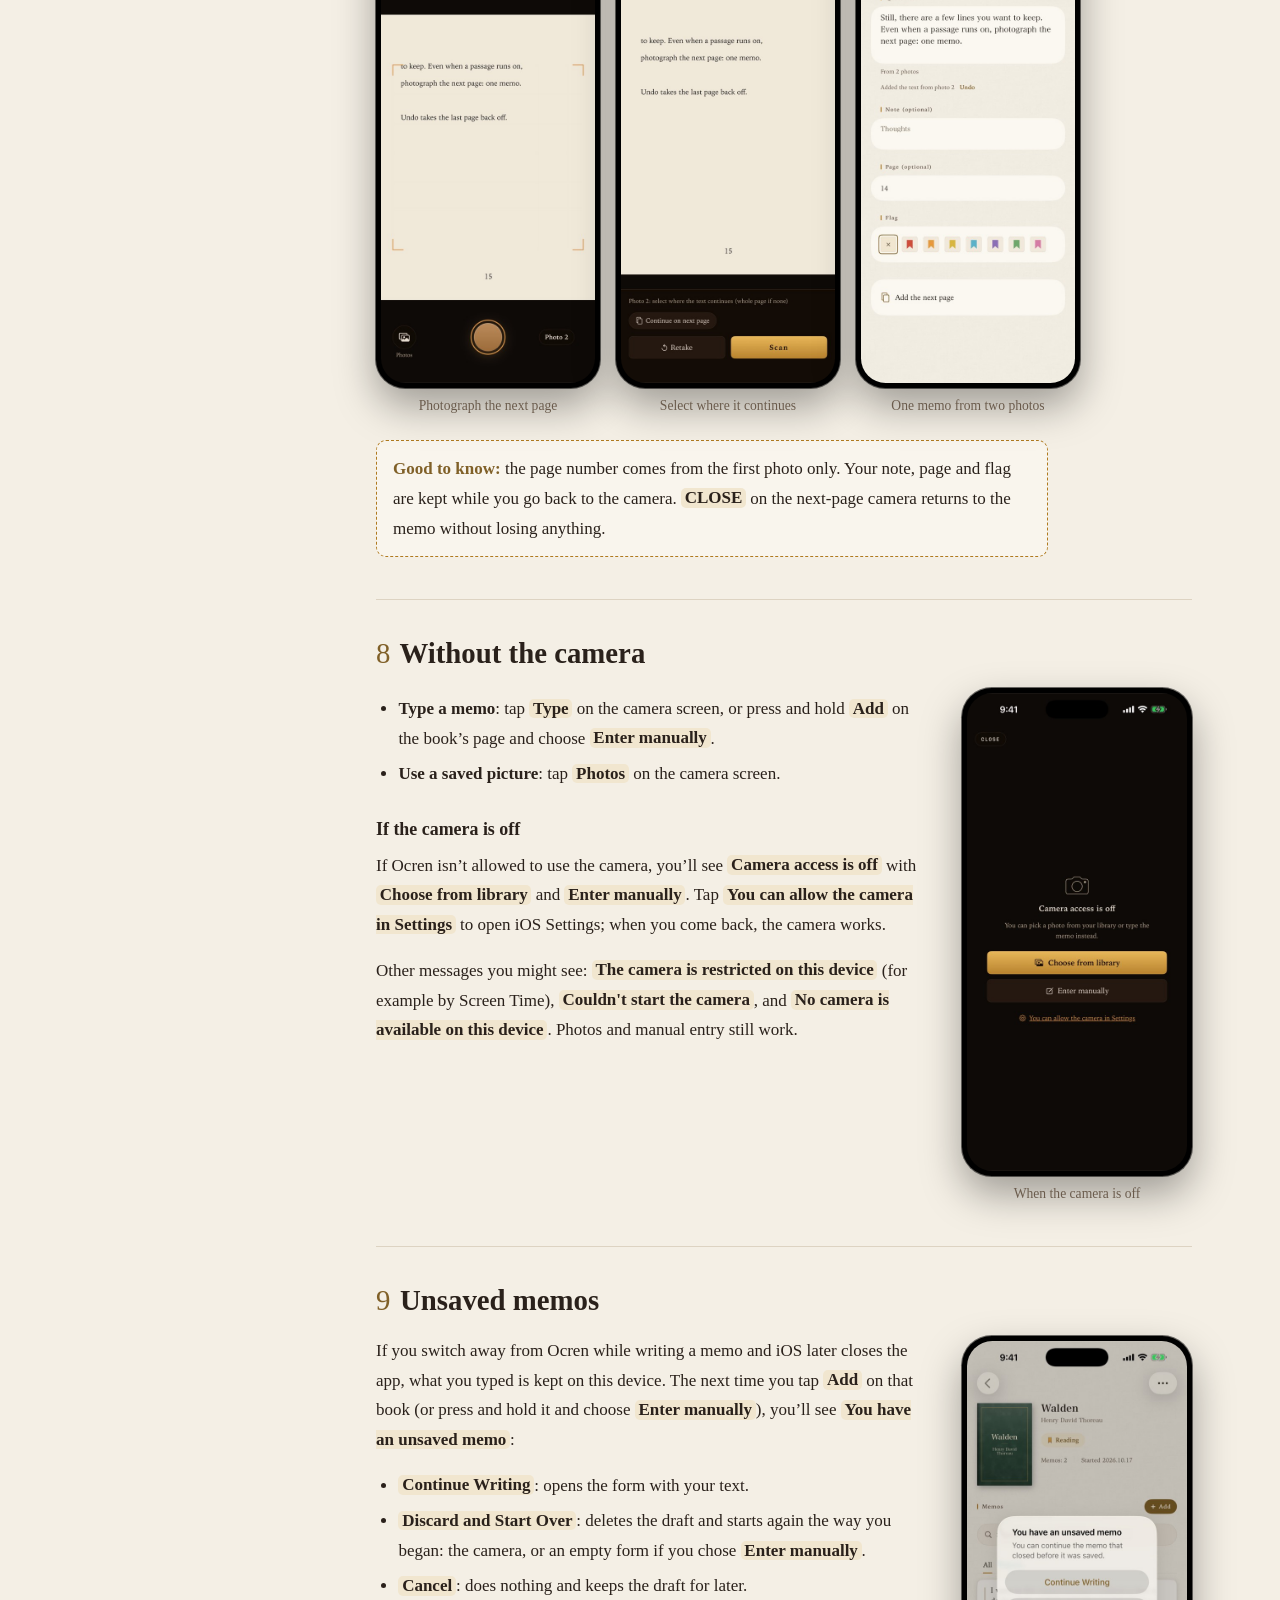
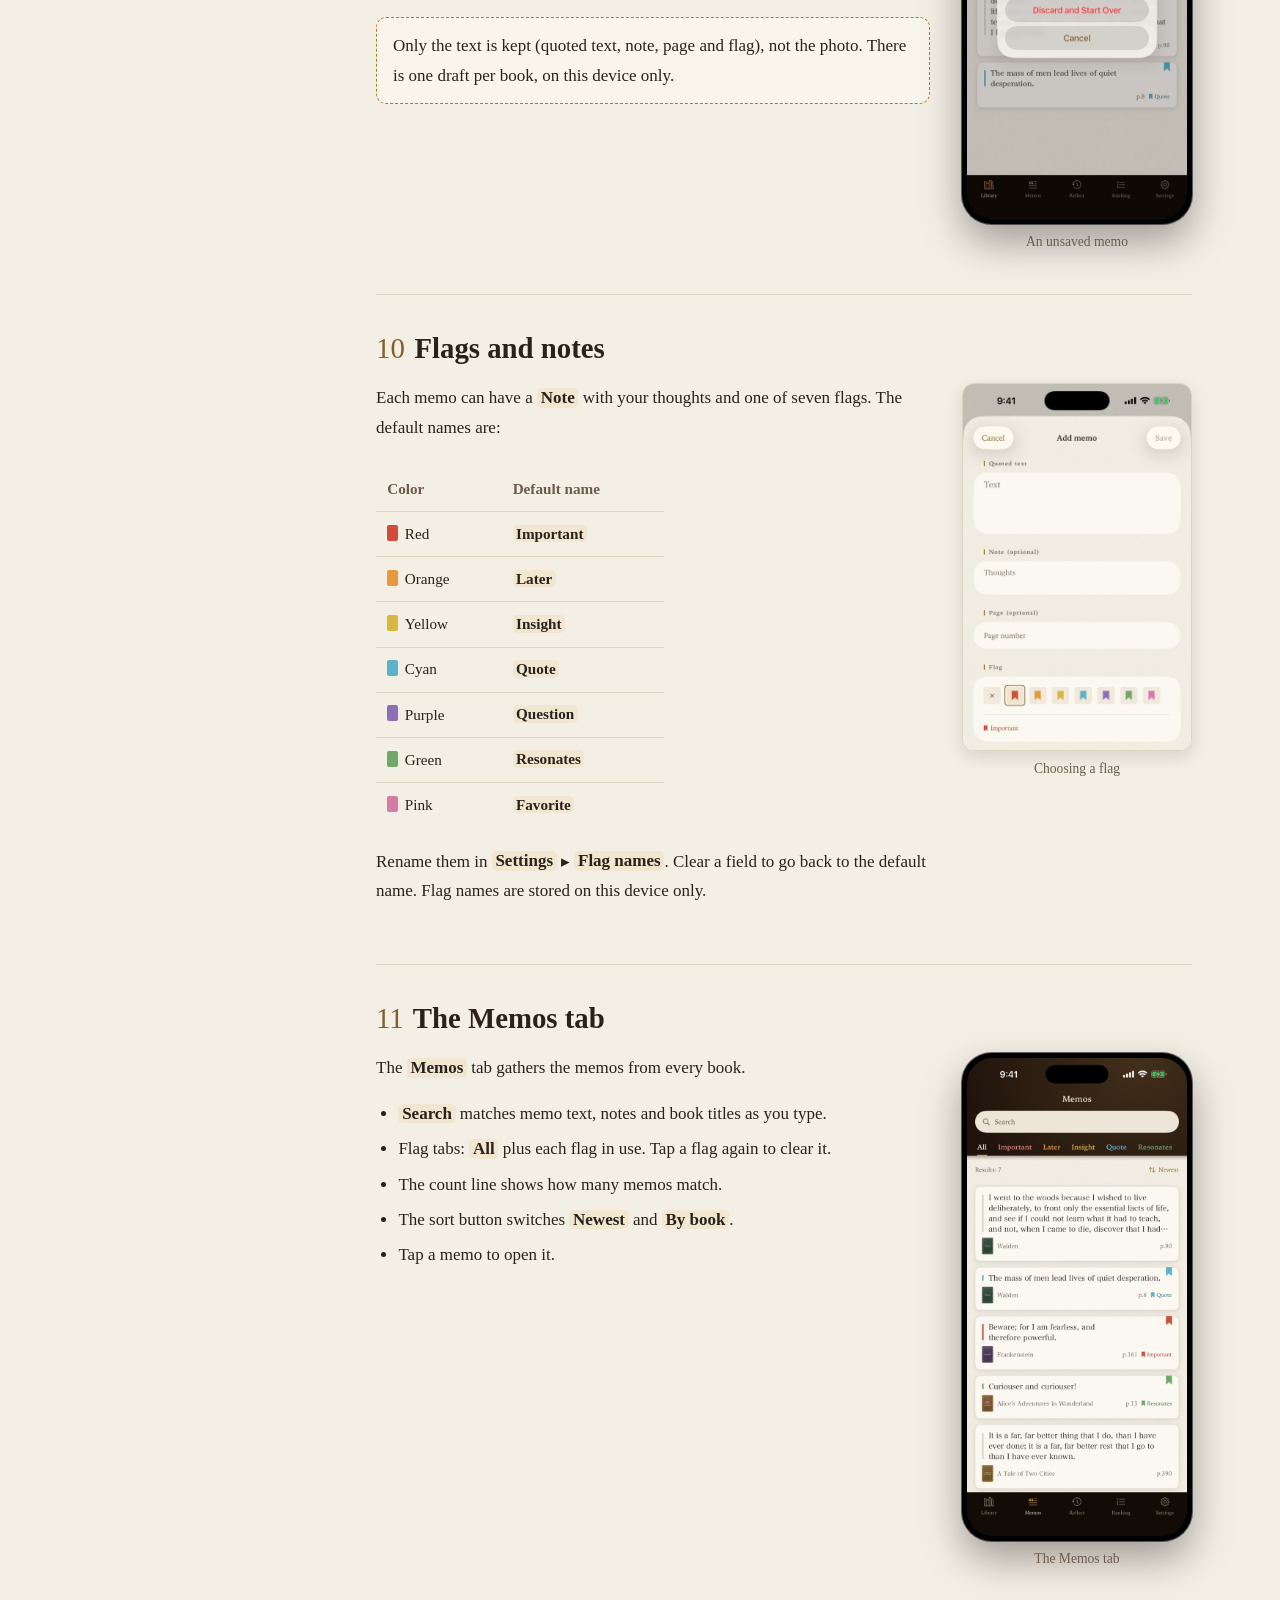
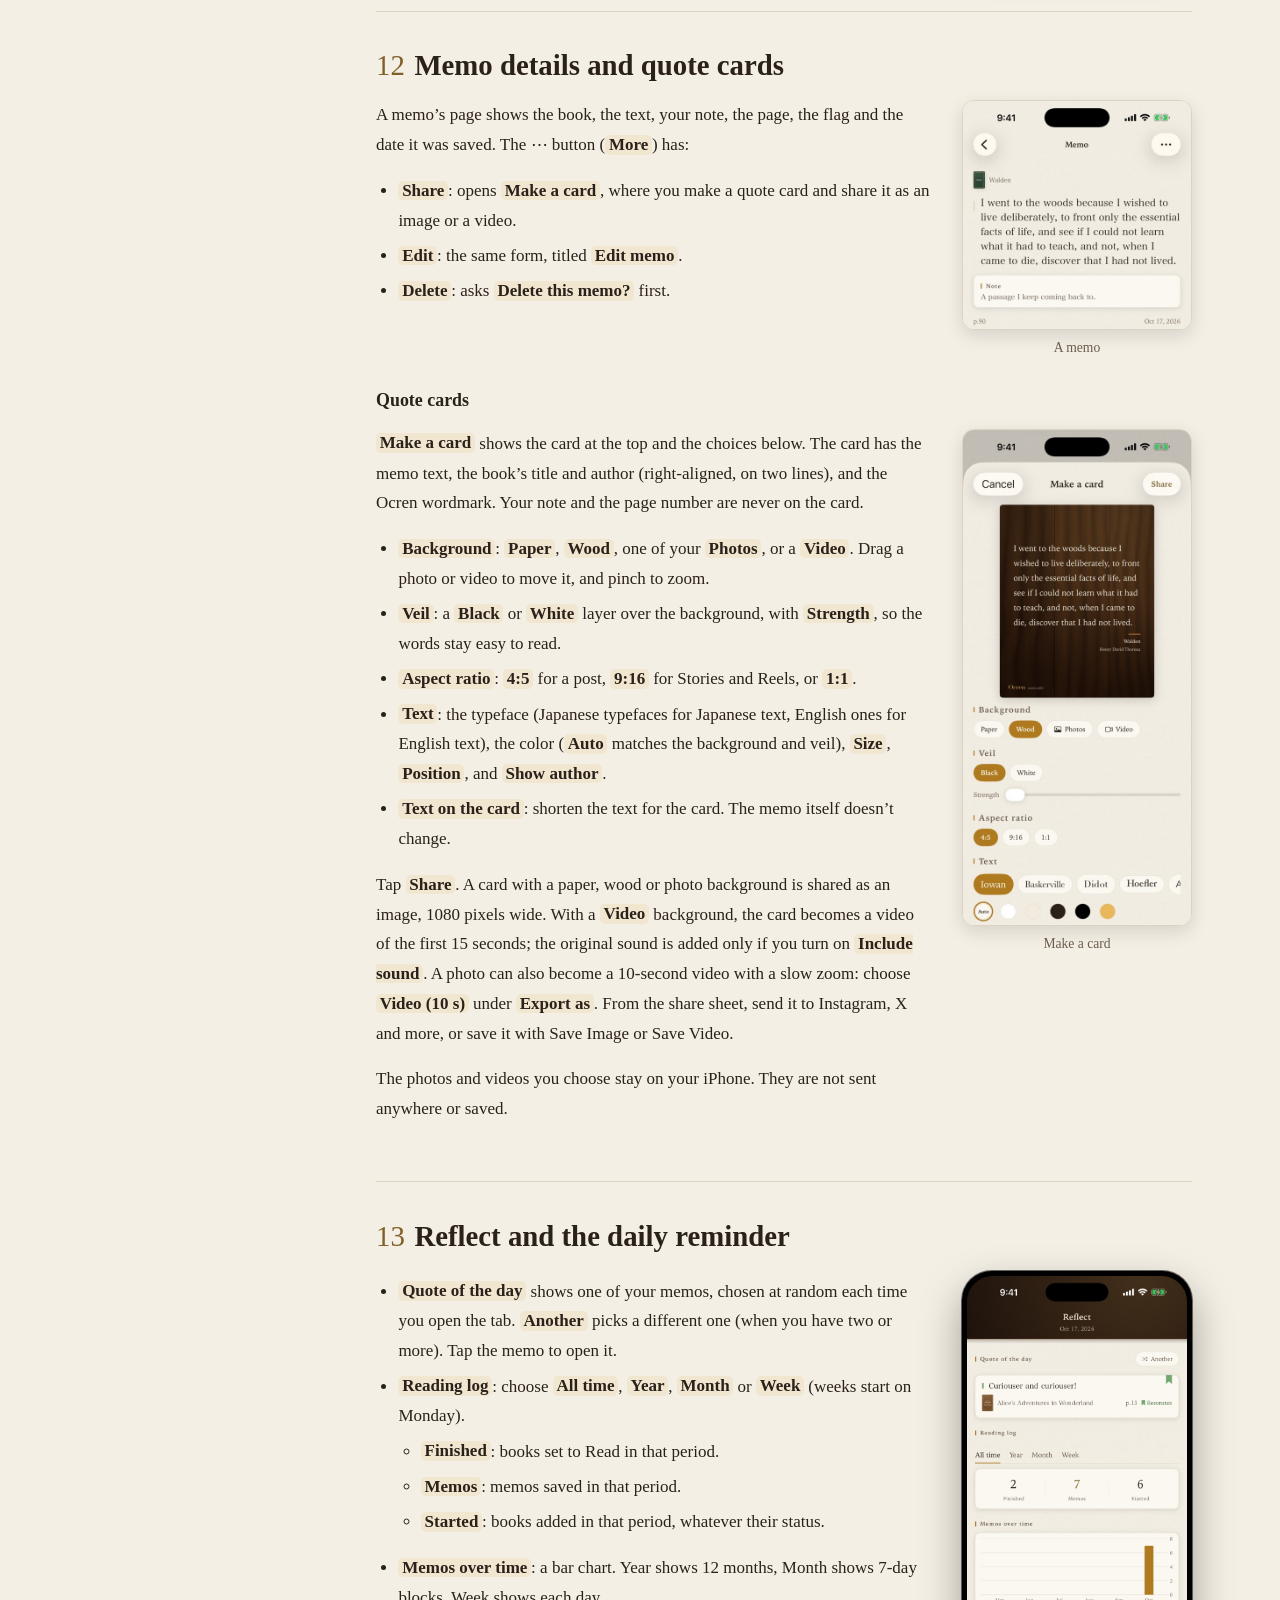
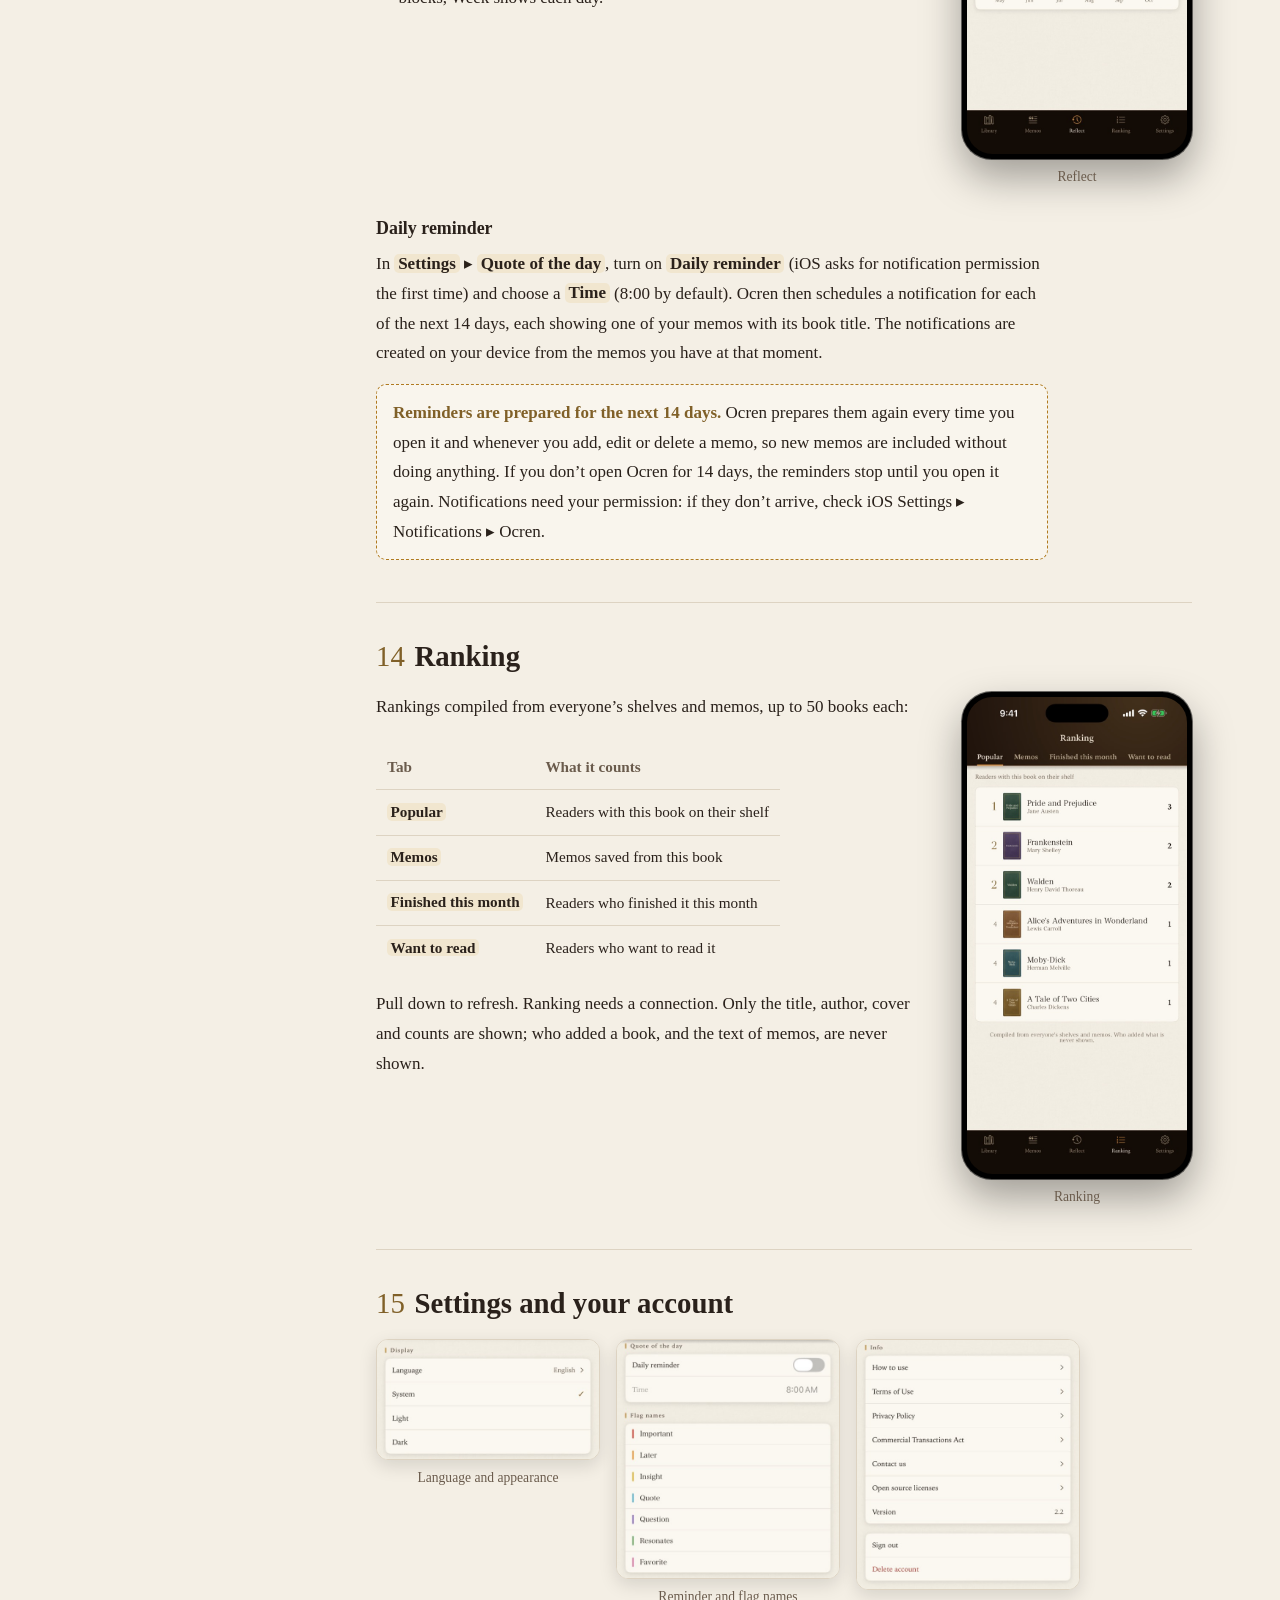
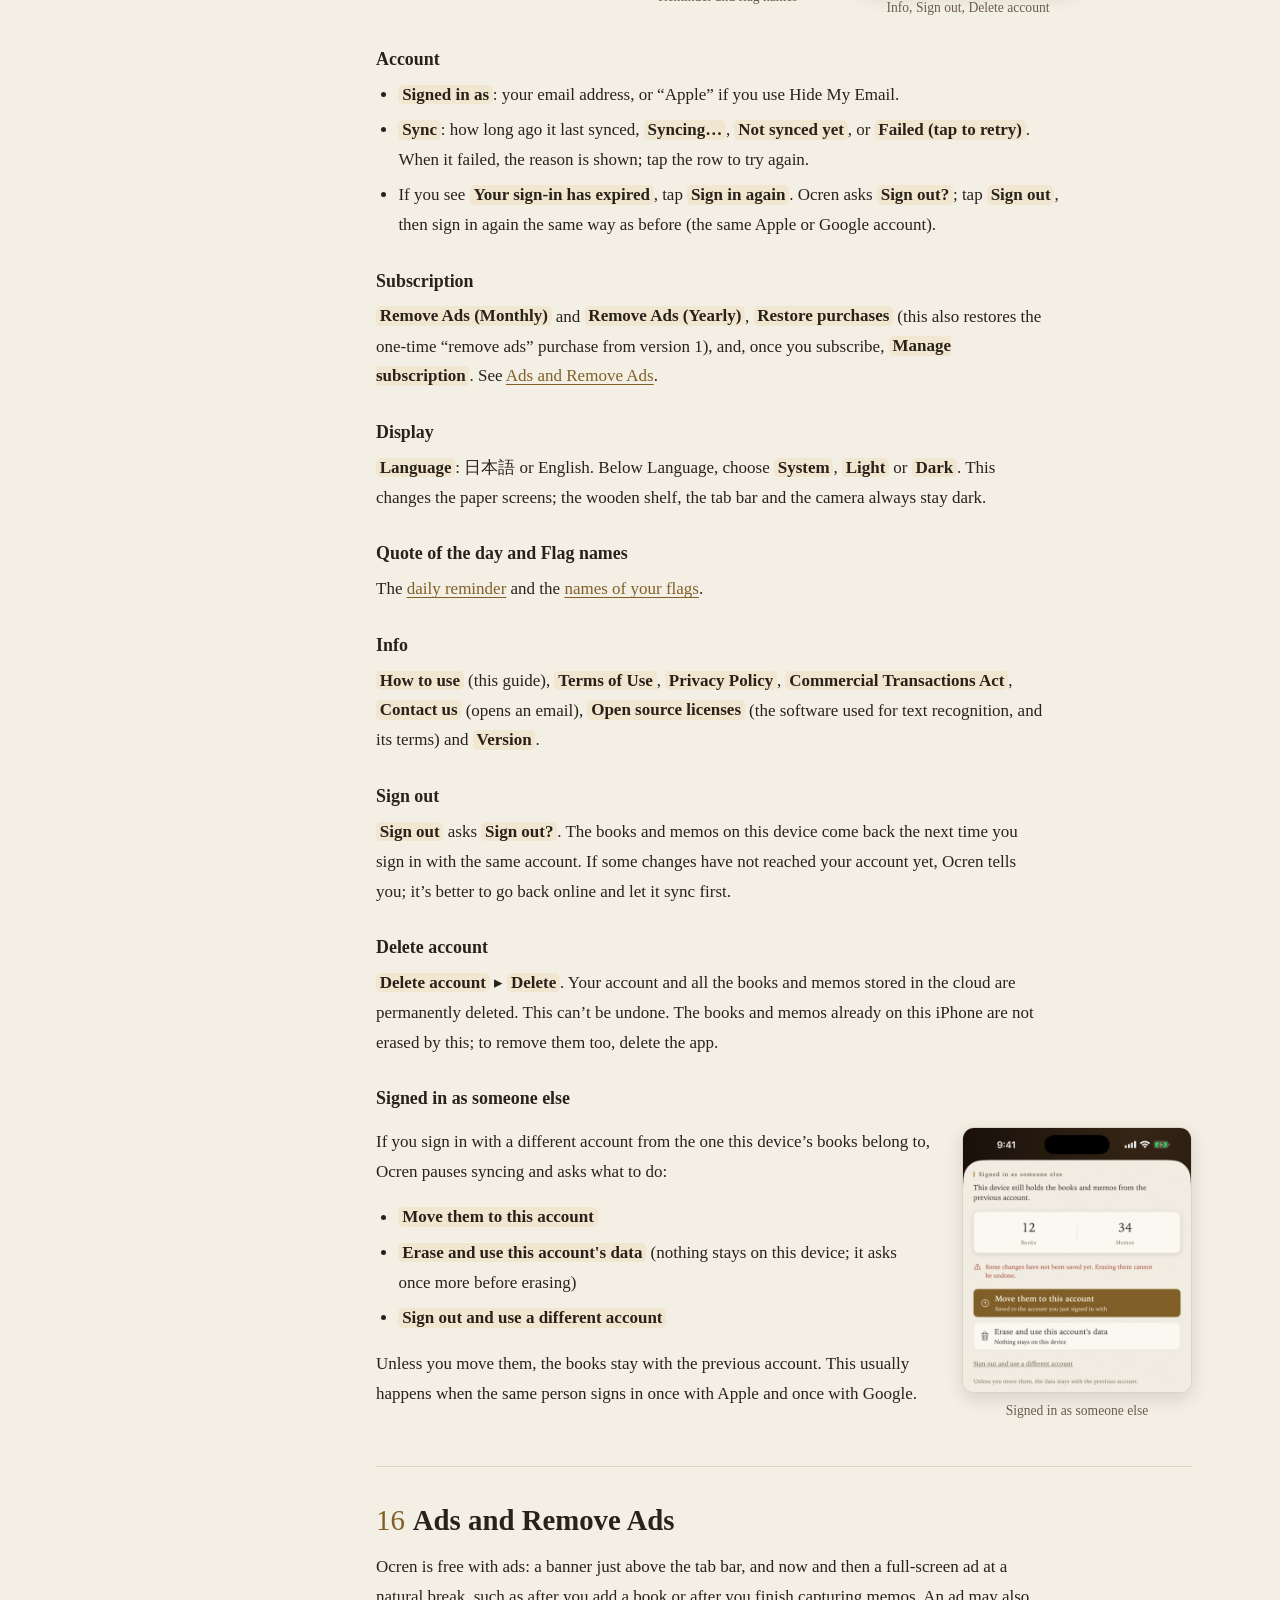
==== commit 3f5240f4: "Update quote card docs for 2.3 and the privacy policy" ====
--- a/guide/index.html
+++ b/guide/index.html
@@ -26,6 +26,140 @@
 <link rel="icon" href="../assets/icon-192.png" type="image/png" sizes="192x192">
 <link rel="apple-touch-icon" href="../apple-touch-icon.png">
 <link rel="stylesheet" href="../assets/site.css">
+<script type="application/ld+json">
+{
+ "@context": "https://schema.org",
+ "@graph": [
+  {
+   "@type": "FAQPage",
+   "@id": "https://ocren.info/guide/#faq",
+   "inLanguage": "en",
+   "mainEntity": [
+    {
+     "@type": "Question",
+     "name": "Are my photos or the text uploaded anywhere?",
+     "acceptedAnswer": {
+      "@type": "Answer",
+      "text": "No. Text recognition runs entirely on your iPhone or iPad. Photos are kept only in memory while you work and are never saved. The text you save as a memo is stored in your account so that it carries over to a new device."
+     }
+    },
+    {
+     "@type": "Question",
+     "name": "Does Ocren work in airplane mode?",
+     "acceptedAnswer": {
+      "@type": "Answer",
+      "text": "Yes. Taking photos, recognizing text, and saving, editing and searching memos all work offline. Changes sync when you’re back online. Sign-in, book search, barcode lookup, choosing a cover, Ranking and purchases need a connection."
+     }
+    },
+    {
+     "@type": "Question",
+     "name": "It says “Camera access is off”.",
+     "acceptedAnswer": {
+      "@type": "Answer",
+      "text": "Tap You can allow the camera in Settings, or turn on the camera in iOS Settings ▸ Ocren. Until then you can use Photos or Type."
+     }
+    },
+    {
+     "@type": "Question",
+     "name": "How do I add a memo without the camera?",
+     "acceptedAnswer": {
+      "@type": "Answer",
+      "text": "On the book’s page, press and hold Add and choose Enter manually. You can also tap Type on the camera screen."
+     }
+    },
+    {
+     "@type": "Question",
+     "name": "Can I use e-book screenshots?",
+     "acceptedAnswer": {
+      "@type": "Answer",
+      "text": "Yes. On the camera screen, tap Photos and choose the screenshot."
+     }
+    },
+    {
+     "@type": "Question",
+     "name": "Recognition isn’t good. What can I do?",
+     "acceptedAnswer": {
+      "@type": "Answer",
+      "text": "Photograph one page at a time in good light, and select only the passage you want. When Ocren isn’t sure, use Try again, more carefully, Select a different area or Retake, or Edit this result. The text is never auto-corrected, so you can fix it before saving. Ocren reads Japanese text (vertical or horizontal) and English text (horizontal)."
+     }
+    },
+    {
+     "@type": "Question",
+     "name": "The page number is missing or wrong.",
+     "acceptedAnswer": {
+      "@type": "Answer",
+      "text": "Type it in Page (optional). It’s read automatically from the first photo only."
+     }
+    },
+    {
+     "@type": "Question",
+     "name": "The barcode isn’t found.",
+     "acceptedAnswer": {
+      "@type": "Answer",
+      "text": "Use Search by title or Add manually. To scan a different barcode, close the scanner and open it again."
+     }
+    },
+    {
+     "@type": "Question",
+     "name": "Books I add by search or barcode show “Want to read”.",
+     "acceptedAnswer": {
+      "@type": "Answer",
+      "text": "That’s the starting status. Tap the status on the book’s page to change it to Reading or Read."
+     }
+    },
+    {
+     "@type": "Question",
+     "name": "My shelf is empty on a new phone.",
+     "acceptedAnswer": {
+      "@type": "Answer",
+      "text": "Sign in the same way as before. Sign in with Apple and Continue with Google are separate accounts. Settings ▸ Account ▸ Signed in as shows which account you’re using."
+     }
+    },
+    {
+     "@type": "Question",
+     "name": "Sync says “Failed (tap to retry)” or “Your sign-in has expired”.",
+     "acceptedAnswer": {
+      "@type": "Answer",
+      "text": "Tap the row to try again. If your sign-in has expired, tap Sign in again, confirm Sign out, and sign in again with the same Apple or Google account as before."
+     }
+    },
+    {
+     "@type": "Question",
+     "name": "How do I restore or cancel my subscription?",
+     "acceptedAnswer": {
+      "@type": "Answer",
+      "text": "Settings ▸ Subscription ▸ Restore purchases, signed in to the Apple ID you bought with. To cancel, use Manage subscription or your App Store settings."
+     }
+    },
+    {
+     "@type": "Question",
+     "name": "The daily reminder doesn’t arrive.",
+     "acceptedAnswer": {
+      "@type": "Answer",
+      "text": "Check that Daily reminder is on in Settings ▸ Quote of the day, and that notifications for Ocren are allowed in iOS Settings ▸ Notifications ▸ Ocren. Reminders are prepared for the next 14 days and prepared again whenever you open Ocren or save or delete a memo, so if you haven’t opened Ocren for a while, opening it once sets them up again. A reminder needs at least one saved memo."
+     }
+    },
+    {
+     "@type": "Question",
+     "name": "Can other people see my books in Ranking?",
+     "acceptedAnswer": {
+      "@type": "Answer",
+      "text": "Ranking shows only counts with the title, author and cover. Who added a book, and the text of memos, are never shown."
+     }
+    },
+    {
+     "@type": "Question",
+     "name": "How do I delete my account?",
+     "acceptedAnswer": {
+      "@type": "Answer",
+      "text": "Settings ▸ Delete account ▸ Delete. Your account and all books and memos on our server are permanently deleted. To also remove the copy on your iPhone, delete the app."
+     }
+    }
+   ]
+  }
+ ]
+}
+</script>
 </head>
 <body>
 <a class="skip" href="#main">Skip to content</a>
@@ -296,7 +430,7 @@
     <div>
       <p>A memo’s page shows the book, the text, your note, the page, the flag and the date it was saved. The ⋯ button (<span class="ui nw">More</span>) has:</p>
       <ul>
-        <li><span class="ui nw">Share</span>: makes a quote card image and opens the iOS share sheet.</li>
+        <li><span class="ui nw">Share</span>: opens <span class="ui nw">Make a card</span>, where you make a quote card and share it as an image or a video.</li>
         <li><span class="ui nw">Edit</span>: the same form, titled <span class="ui nw">Edit memo</span>.</li>
         <li><span class="ui nw">Delete</span>: asks <span class="ui">Delete this memo?</span> first.</li>
       </ul>
@@ -305,8 +439,19 @@
   </div>
   <h3>Quote cards</h3>
   <div class="step-row with-fig">
-    <div><p>The card is cream paper with the memo text, the book’s title and author, and the Ocren wordmark. It looks the same whatever appearance you use. Your note and the page number are not on the card.</p></div>
-    <figure><div class="shot"><img src="../img/en/sharecard.jpg" width="600" height="744" alt="A quote card with a passage from Walden, its author, and the Ocren wordmark" loading="lazy" decoding="async"></div><figcaption>A quote card</figcaption></figure>
+    <div>
+      <p><span class="ui nw">Make a card</span> shows the card at the top and the choices below. The card has the memo text, the book’s title and author (right-aligned, on two lines), and the Ocren wordmark. Your note and the page number are never on the card.</p>
+      <ul>
+        <li><span class="ui nw">Background</span>: <span class="ui nw">Paper</span>, <span class="ui nw">Wood</span>, one of your <span class="ui nw">Photos</span>, or a <span class="ui nw">Video</span>. Drag a photo or video to move it, and pinch to zoom.</li>
+        <li><span class="ui nw">Veil</span>: a <span class="ui nw">Black</span> or <span class="ui nw">White</span> layer over the background, with <span class="ui nw">Strength</span>, so the words stay easy to read.</li>
+        <li><span class="ui nw">Aspect ratio</span>: <span class="ui nw">4:5</span> for a post, <span class="ui nw">9:16</span> for Stories and Reels, or <span class="ui nw">1:1</span>.</li>
+        <li><span class="ui nw">Text</span>: the typeface (Japanese typefaces for Japanese text, English ones for English text), the color (<span class="ui nw">Auto</span> matches the background and veil), <span class="ui nw">Size</span>, <span class="ui nw">Position</span>, and <span class="ui nw">Show author</span>.</li>
+        <li><span class="ui">Text on the card</span>: shorten the text for the card. The memo itself doesn’t change.</li>
+      </ul>
+      <p>Tap <span class="ui nw">Share</span>. A card with a paper, wood or photo background is shared as an image, 1080 pixels wide. With a <span class="ui nw">Video</span> background, the card becomes a video of the first 15 seconds; the original sound is added only if you turn on <span class="ui">Include sound</span>. A photo can also become a 10-second video with a slow zoom: choose <span class="ui nw">Video (10 s)</span> under <span class="ui nw">Export as</span>. From the share sheet, send it to Instagram, X and more, or save it with Save Image or Save Video.</p>
+      <p>The photos and videos you choose stay on your iPhone. They are not sent anywhere or saved.</p>
+    </div>
+    <figure><div class="shot"><img src="../img/en/cardeditor.jpg" width="520" height="1130" alt="Make a card: a quote from Walden on a wooden background, with Background, Veil, Aspect ratio and Text below" loading="lazy" decoding="async"></div><figcaption>Make a card</figcaption></figure>
   </div>
 </section>
 
